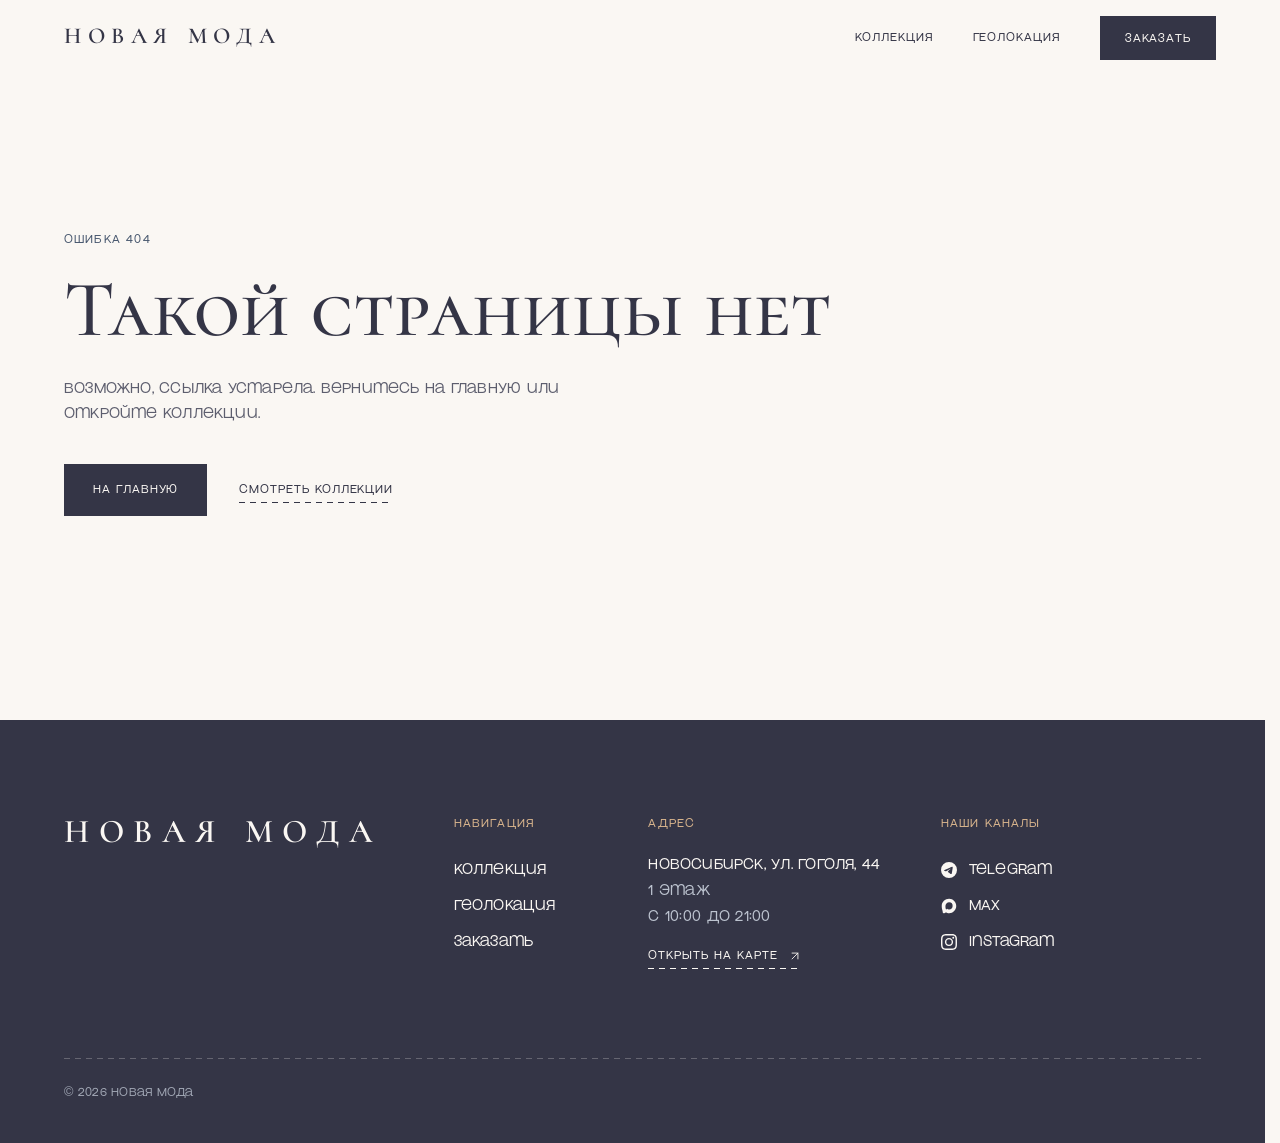
==== index.html @ 22640f70 "Сайт Co-Authored-By: Claude Opus 5.5 <noreply@anthropic.com>" ====
<!doctype html>
<html lang="ru">
  <head>
    <meta charset="UTF-8" />
    <meta name="viewport" content="width=device-width, initial-scale=1.0, viewport-fit=cover" />
    <title>Новая Мода — женская одежда, обувь и аксессуары в Новосибирске</title>
    <meta
      name="description"
      content="Новая Мода — магазин женской одежды, обуви и аксессуаров в Новосибирске. Смотрите коллекции, связывайтесь с менеджерами и приходите к нам в магазин."
    />
    <meta name="theme-color" content="#FAF7F3" />
    <meta name="format-detection" content="telephone=no" />
    <link rel="icon" type="image/png" href="/favicon.png" />
    <link rel="apple-touch-icon" href="/apple-touch-icon.png" />

    <meta property="og:type" content="website" />
    <meta property="og:locale" content="ru_RU" />
    <meta property="og:site_name" content="Новая Мода" />
    <meta property="og:title" content="Новая Мода — женская одежда, обувь и аксессуары в Новосибирске" />
    <meta
      property="og:description"
      content="Новая Мода — магазин женской одежды, обуви и аксессуаров в Новосибирске. Смотрите коллекции, связывайтесь с менеджерами и приходите к нам в магазин."
    />
    <meta property="og:image:width" content="1200" />
    <meta property="og:image:height" content="630" />
    <meta name="twitter:card" content="summary_large_image" />

    <!-- Only facts confirmed by the store's Yandex Maps card. -->
    <script type="application/ld+json">
      {
        "@context": "https://schema.org",
        "@type": "ClothingStore",
        "name": "Новая Мода",
        "address": {
          "@type": "PostalAddress",
          "streetAddress": "ул. Гоголя, 44, 1 этаж",
          "addressLocality": "Новосибирск",
          "addressCountry": "RU"
        },
        "geo": { "@type": "GeoCoordinates", "latitude": 55.044251, "longitude": 82.943227 },
        "hasMap": "https://yandex.ru/maps/-/CXuDATJ8"
      }
    </script>
    <script type="module" crossorigin src="/assets/index-CuS8t6_7.js"></script>
    <link rel="stylesheet" crossorigin href="/assets/index-DWcjLkHp.css">
    <meta property="og:image" content="https://novayamodastore.ru/og-image.jpg">
    <meta property="og:url" content="https://novayamodastore.ru/">
    <link rel="canonical" href="https://novayamodastore.ru/">
  </head>
  <body>
    <div id="root"></div>
    <noscript>
      <p style="padding: 24px; font-family: sans-serif">
        Новая Мода — магазин женской одежды, обуви и аксессуаров. Новосибирск, ул. Гоголя, 44, 1 этаж. Для просмотра
        сайта включите JavaScript.
      </p>
    </noscript>
  </body>
</html>
---- assets/index-DWcjLkHp.css ----
@font-face{font-family:Cormorant Unicase;font-style:normal;font-display:swap;font-weight:500;src:url(/assets/cormorant-unicase-cyrillic-500-normal--D8t5B90.woff2)format("woff2"),url(/assets/cormorant-unicase-cyrillic-500-normal-Ck2YP7ST.woff)format("woff")}@font-face{font-family:Cormorant Unicase;font-style:normal;font-display:swap;font-weight:500;src:url(/assets/cormorant-unicase-latin-500-normal-Bvf1RDYl.woff2)format("woff2"),url(/assets/cormorant-unicase-latin-500-normal-BjJuFmjp.woff)format("woff")}@font-face{font-family:Cormorant Unicase;font-style:normal;font-display:swap;font-weight:600;src:url(/assets/cormorant-unicase-cyrillic-600-normal-B02XcdYV.woff2)format("woff2"),url(/assets/cormorant-unicase-cyrillic-600-normal-C6Xhy6bp.woff)format("woff")}@font-face{font-family:Cormorant Unicase;font-style:normal;font-display:swap;font-weight:600;src:url(/assets/cormorant-unicase-latin-600-normal-CN4Cw7bm.woff2)format("woff2"),url(/assets/cormorant-unicase-latin-600-normal-D0jtIXCX.woff)format("woff")}@layer properties{@supports (((-webkit-hyphens:none)) and (not (margin-trim:inline))) or ((-moz-orient:inline) and (not (color:rgb(from red r g b)))){*,:before,:after,::backdrop{--tw-translate-x:0;--tw-translate-y:0;--tw-translate-z:0;--tw-scroll-snap-strictness:proximity;--tw-border-style:solid;--tw-gradient-position:initial;--tw-gradient-from:#0000;--tw-gradient-via:#0000;--tw-gradient-to:#0000;--tw-gradient-stops:initial;--tw-gradient-via-stops:initial;--tw-gradient-from-position:0%;--tw-gradient-via-position:50%;--tw-gradient-to-position:100%;--tw-leading:initial;--tw-font-weight:initial;--tw-tracking:initial;--tw-shadow:0 0 #0000;--tw-shadow-color:initial;--tw-shadow-alpha:100%;--tw-inset-shadow:0 0 #0000;--tw-inset-shadow-color:initial;--tw-inset-shadow-alpha:100%;--tw-ring-color:initial;--tw-ring-shadow:0 0 #0000;--tw-inset-ring-color:initial;--tw-inset-ring-shadow:0 0 #0000;--tw-ring-inset:initial;--tw-ring-offset-width:0px;--tw-ring-offset-color:#fff;--tw-ring-offset-shadow:0 0 #0000;--tw-outline-style:solid;--tw-blur:initial;--tw-brightness:initial;--tw-contrast:initial;--tw-grayscale:initial;--tw-hue-rotate:initial;--tw-invert:initial;--tw-opacity:initial;--tw-saturate:initial;--tw-sepia:initial;--tw-drop-shadow:initial;--tw-drop-shadow-color:initial;--tw-drop-shadow-alpha:100%;--tw-drop-shadow-size:initial;--tw-backdrop-blur:initial;--tw-backdrop-brightness:initial;--tw-backdrop-contrast:initial;--tw-backdrop-grayscale:initial;--tw-backdrop-hue-rotate:initial;--tw-backdrop-invert:initial;--tw-backdrop-opacity:initial;--tw-backdrop-saturate:initial;--tw-backdrop-sepia:initial;--tw-duration:initial;--tw-ease:initial}}}@layer theme{:root,:host{--font-sans:"Gothic 60", "Helvetica Neue", Arial, sans-serif;--font-mono:ui-monospace, SFMono-Regular, Menlo, Monaco, Consolas, "Liberation Mono", "Courier New", monospace;--spacing:.25rem;--font-weight-semibold:600;--leading-snug:1.375;--leading-relaxed:1.625;--ease-in-out:cubic-bezier(.4, 0, .2, 1);--blur-sm:8px;--default-transition-duration:.15s;--default-transition-timing-function:cubic-bezier(.4, 0, .2, 1);--default-font-family:var(--font-sans);--default-mono-font-family:var(--font-mono);--color-paper:#faf7f3;--color-linen:#f2e9df;--color-beige:#e9dccf;--color-sand:#d9b58d;--color-rain:#46566d;--color-ink:#343546;--color-ink-soft:#5d5e6e;--color-mist:#bcc3cf;--font-display:"Cormorant Unicase", "Times New Roman", serif;--ease-soft:cubic-bezier(.22, .61, .36, 1)}}@layer base{*,:after,:before,::backdrop{box-sizing:border-box;border:0 solid;margin:0;padding:0}::file-selector-button{box-sizing:border-box;border:0 solid;margin:0;padding:0}html,:host{-webkit-text-size-adjust:100%;tab-size:4;line-height:1.5;font-family:var(--default-font-family,-apple-system, BlinkMacSystemFont, "Segoe UI", Roboto, "Helvetica Neue", "Noto Sans", Arial, sans-serif, "Apple Color Emoji", "Segoe UI Emoji", "Segoe UI Symbol", "Noto Color Emoji");font-feature-settings:var(--default-font-feature-settings,normal);font-variation-settings:var(--default-font-variation-settings,normal);-webkit-tap-highlight-color:transparent}hr{height:0;color:inherit;border-top-width:1px}abbr:where([title]){-webkit-text-decoration:underline dotted;text-decoration:underline dotted}h1,h2,h3,h4,h5,h6{font-size:inherit;font-weight:inherit}a{color:inherit;-webkit-text-decoration:inherit;-webkit-text-decoration:inherit;-webkit-text-decoration:inherit;-webkit-text-decoration:inherit;text-decoration:inherit}b,strong{font-weight:bolder}code,kbd,samp,pre{font-family:var(--default-mono-font-family,ui-monospace, SFMono-Regular, Menlo, Monaco, Consolas, "Liberation Mono", "Courier New", monospace);font-feature-settings:var(--default-mono-font-feature-settings,normal);font-variation-settings:var(--default-mono-font-variation-settings,normal);font-size:1em}small{font-size:80%}sub,sup{vertical-align:baseline;font-size:75%;line-height:0;position:relative}sub{bottom:-.25em}sup{top:-.5em}table{text-indent:0;border-color:inherit;border-collapse:collapse}:-moz-focusring:where(:not(iframe)){outline:auto}progress{vertical-align:baseline}summary{display:list-item}ol,ul,menu{list-style:none}img,svg,video,canvas,audio,iframe,embed,object{vertical-align:middle;display:block}img,video{max-width:100%;height:auto}button,input,select,optgroup,textarea{font:inherit;font-feature-settings:inherit;font-variation-settings:inherit;letter-spacing:inherit;color:inherit;opacity:1;background-color:#0000;border-radius:0}::file-selector-button{font:inherit;font-feature-settings:inherit;font-variation-settings:inherit;letter-spacing:inherit;color:inherit;opacity:1;background-color:#0000;border-radius:0}:where(select:is([multiple],[size])) optgroup{font-weight:bolder}:where(select:is([multiple],[size])) optgroup option{padding-inline-start:20px}::file-selector-button{margin-inline-end:4px}::placeholder{opacity:1}@supports (not ((-webkit-appearance:-apple-pay-button))) or (contain-intrinsic-size:1px){::placeholder{color:currentColor}@supports (color:color-mix(in lab, red, red)){::placeholder{color:color-mix(in oklab, currentcolor 50%, transparent)}}}textarea{resize:vertical}::-webkit-search-decoration{-webkit-appearance:none}::-webkit-date-and-time-value{min-height:1lh;text-align:inherit}::-webkit-datetime-edit{display:inline-flex}::-webkit-datetime-edit-fields-wrapper{padding:0}::-webkit-datetime-edit{padding-block:0}::-webkit-datetime-edit-year-field{padding-block:0}::-webkit-datetime-edit-month-field{padding-block:0}::-webkit-datetime-edit-day-field{padding-block:0}::-webkit-datetime-edit-hour-field{padding-block:0}::-webkit-datetime-edit-minute-field{padding-block:0}::-webkit-datetime-edit-second-field{padding-block:0}::-webkit-datetime-edit-millisecond-field{padding-block:0}::-webkit-datetime-edit-meridiem-field{padding-block:0}::-webkit-calendar-picker-indicator{line-height:1}:-moz-ui-invalid{box-shadow:none}button,input:where([type=button],[type=reset],[type=submit]){appearance:button}::file-selector-button{appearance:button}::-webkit-inner-spin-button{height:auto}::-webkit-outer-spin-button{height:auto}[hidden]:where(:not([hidden=until-found])){display:none!important}html{scroll-behavior:smooth;scrollbar-gutter:stable;-webkit-text-size-adjust:100%}html:has(dialog[open]){overflow:hidden}html{transition:background-color .45s var(--ease-soft)}html:has(dialog.sheet-contact[open]){background-color:#97969d}body{background-color:var(--color-paper);color:var(--color-ink);font-family:var(--font-sans);letter-spacing:.012em;word-spacing:.14em;font-size-adjust:.625;font-synthesis:none;-webkit-font-smoothing:antialiased;-moz-osx-font-smoothing:grayscale;text-rendering:optimizelegibility;font-size:1rem;line-height:1.55}::selection{background-color:var(--color-sand);color:var(--color-ink)}:focus-visible{outline:2px solid var(--focus-ring);outline-offset:3px}[id]{scroll-margin-top:var(--header-height)}@media (prefers-reduced-motion:reduce){html{scroll-behavior:auto}*,:before,:after{transition-duration:.01ms!important;animation-duration:.01ms!important;animation-iteration-count:1!important}}}@layer components{.shell{width:100%;max-width:96rem;padding-inline:var(--gutter);margin-inline:auto}.on-dark{--focus-ring:var(--color-sand)}.eyebrow{font-size-adjust:none;letter-spacing:.1em;text-transform:uppercase;font-size:.7143rem;font-weight:400;line-height:1.4}.display,.font-display{font-size-adjust:.4}.font-display{font-weight:600}.display{font-family:var(--font-display);letter-spacing:0;text-wrap:balance;font-weight:500;line-height:1.1}.display em{font-style:normal}.prose-text{text-wrap:pretty;max-width:34rem;font-size:1rem;line-height:1.6}.stitch{background-image:var(--stitch);height:1px}.link-stitch{font-size-adjust:none;letter-spacing:.08em;text-transform:uppercase;background-image:linear-gradient(90deg,currentColor 0 6px,#0000 6px 11px);background-position:0 calc(50% + .8rem);background-repeat:repeat-x;background-size:11px 1px;align-items:center;gap:.625rem;min-height:2.75rem;font-size:.7143rem;font-weight:400;display:inline-flex}.link-stitch>svg{transition:transform .5s var(--ease-soft);flex:none}@keyframes stitch-run{to{background-position-x:11px}}@media (hover:hover){.link-stitch:hover,.group:hover .link-stitch{animation:.55s linear infinite stitch-run}.link-stitch:hover>svg,.group:hover .link-stitch>svg{transform:translate(3px)}.link-stitch:hover>svg.is-external,.group:hover .link-stitch>svg.is-external{transform:translate(2px,-2px)}}.btn{font-size-adjust:none;letter-spacing:.08em;text-align:center;text-transform:uppercase;cursor:pointer;min-height:3.25rem;transition:background-color .4s var(--ease-soft), border-color .4s var(--ease-soft), color .4s var(--ease-soft);border:1px solid #0000;justify-content:center;align-items:center;gap:.75rem;padding:calc(.75rem + 1px) 1.75rem calc(.75rem - 1px);font-size:.7143rem;font-weight:400;line-height:1.3;display:inline-flex}.btn>svg{transition:transform .5s var(--ease-soft);flex:none}.btn:hover>svg{transform:translate(3px)}.btn-ink{background-color:var(--color-ink);color:var(--color-paper)}.btn-ink:hover{background-color:var(--color-rain)}.btn-paper{background-color:var(--color-paper);color:var(--color-ink)}.btn-paper:hover{background-color:var(--color-sand)}.btn-outline{color:var(--color-ink);border-color:#34354659}.btn-outline:hover{border-color:var(--color-ink);background-color:var(--color-ink);color:var(--color-paper)}.skip-link{z-index:60;background-color:var(--color-ink);color:var(--color-paper);padding:.75rem 1.25rem;font-size:.8rem;position:fixed;top:.75rem;left:.75rem;transform:translateY(-200%)}.skip-link:focus-visible{transform:none}.label-card{background-color:var(--color-paper);position:relative}.label-card:before,.label-card:after{content:"";color:#3435464d;background-image:var(--stitch-vertical);width:1px;position:absolute;top:.875rem;bottom:.875rem}.label-card:before{left:.875rem}.label-card:after{right:.875rem}.photo-zoom{transition:transform 1.4s var(--ease-soft)}@media (hover:hover){.group:hover .photo-zoom{transform:scale(1.045)}}.scroller{scrollbar-width:none;-webkit-overflow-scrolling:touch}.scroller::-webkit-scrollbar{display:none}.sheet{color:var(--color-ink);opacity:0;transition:opacity .45s var(--ease-soft), transform .45s var(--ease-soft), overlay .45s allow-discrete, display .45s allow-discrete;background:0 0;border:0;margin:auto;padding:0;position:fixed;inset:0;overflow:visible;transform:translateY(1.25rem)}.sheet[open]{opacity:1;transform:none}@starting-style{.sheet[open]{opacity:0;transform:translateY(1.25rem)}}.sheet::backdrop{transition:background-color .45s var(--ease-soft), overlay .45s allow-discrete, display .45s allow-discrete;background-color:#34354600}.sheet[open]::backdrop{background-color:#34354680}@starting-style{.sheet[open]::backdrop{background-color:#34354600}}.sheet-contact{width:100%;max-width:100%;max-height:none;margin:auto 0 0}@media (width>=40rem){.sheet-contact{width:min(44rem,100% - 3rem);margin:auto}}.sheet-menu{width:100%;max-width:100%;height:100%;max-height:100%;margin:0;transform:none}@starting-style{.sheet-menu[open]{transform:none}}.nav-link{font-size-adjust:none;letter-spacing:.08em;text-transform:uppercase;background-image:var(--stitch);min-height:2.75rem;transition:background-size .6s var(--ease-soft);background-position:0 calc(50% + .75rem);background-repeat:no-repeat;background-size:0 1px;align-items:center;font-size:.7143rem;font-weight:400;display:inline-flex}.nav-link:hover{background-size:100% 1px}.pile-progress{transform-origin:0;animation:pile-progress var(--pile-interval) linear forwards}@keyframes pile-progress{0%{transform:scaleX(0)}}.nav-route{background-image:none;position:relative}.route-mark{pointer-events:none;width:6.25rem;height:1rem;position:absolute;top:calc(50% + .375rem);left:0;overflow:visible}.route-reveal{stroke-dasharray:1;stroke-dashoffset:1px;transition:stroke-dashoffset .5s var(--ease-soft) .1s}.route-cross{color:var(--color-rain)}.route-cross-reveal{stroke-dasharray:1;stroke-dashoffset:1px;transition:stroke-dashoffset .12s ease-out}@keyframes route-run{to{stroke-dashoffset:-11px}}.nav-route:focus-visible .route-reveal{stroke-dashoffset:0;transition:stroke-dashoffset .9s cubic-bezier(.45,0,.25,1)}.nav-route:focus-visible .route-cross-reveal{stroke-dashoffset:0;transition:stroke-dashoffset .18s ease-out .75s}.nav-route:focus-visible .route-cross-reveal.is-late{transition-delay:.93s}@media (hover:hover){.nav-route:hover .route-reveal{stroke-dashoffset:0;transition:stroke-dashoffset .9s cubic-bezier(.45,0,.25,1)}.nav-route:hover .route-path{animation:.55s linear infinite route-run}.nav-route:hover .route-cross-reveal{stroke-dashoffset:0;transition:stroke-dashoffset .18s ease-out .75s}.nav-route:hover .route-cross-reveal.is-late{transition-delay:.93s}}}@layer utilities{.pointer-events-none{pointer-events:none}.invisible{visibility:hidden}.visible{visibility:visible}.sr-only{clip-path:inset(50%);white-space:nowrap;border-width:0;width:1px;height:1px;margin:-1px;padding:0;position:absolute;overflow:hidden}.absolute{position:absolute}.fixed{position:fixed}.relative{position:relative}.inset-0{inset:0}.inset-x-0{inset-inline:0}.top-0{top:0}.top-1\/2{top:50%}.top-3{top:calc(var(--spacing) * 3)}.-right-12{right:calc(var(--spacing) * -12)}.right-3{right:calc(var(--spacing) * 3)}.bottom-0{bottom:0}.-left-12{left:calc(var(--spacing) * -12)}.z-40{z-index:40}.col-span-2{grid-column:span 2/span 2}.row-start-2{grid-row-start:2}.mx-auto{margin-inline:auto}.-my-2{margin-block:calc(var(--spacing) * -2)}.mt-1{margin-top:var(--spacing)}.mt-2{margin-top:calc(var(--spacing) * 2)}.mt-3{margin-top:calc(var(--spacing) * 3)}.mt-5{margin-top:calc(var(--spacing) * 5)}.mt-6{margin-top:calc(var(--spacing) * 6)}.mt-7{margin-top:calc(var(--spacing) * 7)}.mt-8{margin-top:calc(var(--spacing) * 8)}.mt-9{margin-top:calc(var(--spacing) * 9)}.mt-10{margin-top:calc(var(--spacing) * 10)}.mt-12{margin-top:calc(var(--spacing) * 12)}.mt-14{margin-top:calc(var(--spacing) * 14)}.mt-\[1\.375rem\]{margin-top:1.375rem}.-mr-2\.5{margin-right:calc(var(--spacing) * -2.5)}.-mr-3{margin-right:calc(var(--spacing) * -3)}.mb-5{margin-bottom:calc(var(--spacing) * 5)}.-ml-2\.5{margin-left:calc(var(--spacing) * -2.5)}.ml-auto{margin-left:auto}.block{display:block}.contents{display:contents}.flex{display:flex}.grid{display:grid}.hidden{display:none}.inline{display:inline}.inline-block{display:inline-block}.inline-flex{display:inline-flex}.table{display:table}.aspect-\[3\/4\]{aspect-ratio:3/4}.aspect-\[4\/5\]{aspect-ratio:4/5}.aspect-\[5\/6\]{aspect-ratio:5/6}.aspect-square{aspect-ratio:1}.size-4{width:calc(var(--spacing) * 4);height:calc(var(--spacing) * 4)}.size-5{width:calc(var(--spacing) * 5);height:calc(var(--spacing) * 5)}.size-7{width:calc(var(--spacing) * 7);height:calc(var(--spacing) * 7)}.size-10{width:calc(var(--spacing) * 10);height:calc(var(--spacing) * 10)}.size-11{width:calc(var(--spacing) * 11);height:calc(var(--spacing) * 11)}.h-\(--header-height\){height:var(--header-height)}.h-0\.5{height:calc(var(--spacing) * .5)}.h-12{height:calc(var(--spacing) * 12)}.h-\[46svh\]{height:46svh}.h-full{height:100%}.h-px{height:1px}.max-h-\[92dvh\]{max-height:92dvh}.min-h-9{min-height:calc(var(--spacing) * 9)}.min-h-11{min-height:calc(var(--spacing) * 11)}.min-h-12{min-height:calc(var(--spacing) * 12)}.min-h-\[18rem\]{min-height:18rem}.min-h-\[80svh\]{min-height:80svh}.w-6{width:calc(var(--spacing) * 6)}.w-10{width:calc(var(--spacing) * 10)}.w-\[42vw\]{width:42vw}.w-\[68\%\]{width:68%}.w-\[74vw\]{width:74vw}.w-full{width:100%}.max-w-\[13rem\]{max-width:13rem}.max-w-\[16rem\]{max-width:16rem}.max-w-\[20rem\]{max-width:20rem}.max-w-\[21rem\]{max-width:21rem}.max-w-\[24rem\]{max-width:24rem}.max-w-\[27rem\]{max-width:27rem}.max-w-\[32rem\]{max-width:32rem}.max-w-\[40rem\]{max-width:40rem}.flex-1{flex:1}.flex-none{flex:none}.-translate-y-1\/2{--tw-translate-y:calc(calc(1 / 2 * 100%) * -1);translate:var(--tw-translate-x) var(--tw-translate-y)}.cursor-pointer{cursor:pointer}.resize{resize:both}.snap-x{scroll-snap-type:x var(--tw-scroll-snap-strictness)}.snap-mandatory{--tw-scroll-snap-strictness:mandatory}.snap-start{scroll-snap-align:start}.scroll-px-\(--gutter\){scroll-padding-inline:var(--gutter)}.grid-cols-2{grid-template-columns:repeat(2,minmax(0,1fr))}.flex-col{flex-direction:column}.flex-wrap{flex-wrap:wrap}.place-content-center{place-content:center}.place-items-center{place-items:center}.items-center{align-items:center}.items-end{align-items:flex-end}.justify-between{justify-content:space-between}.justify-center{justify-content:center}.gap-2{gap:calc(var(--spacing) * 2)}.gap-3{gap:calc(var(--spacing) * 3)}.gap-3\.5{gap:calc(var(--spacing) * 3.5)}.gap-4{gap:calc(var(--spacing) * 4)}.gap-5{gap:calc(var(--spacing) * 5)}.gap-6{gap:calc(var(--spacing) * 6)}.gap-8{gap:calc(var(--spacing) * 8)}.gap-\[7px\]{gap:7px}.gap-x-8{column-gap:calc(var(--spacing) * 8)}.gap-y-2{row-gap:calc(var(--spacing) * 2)}.gap-y-3{row-gap:calc(var(--spacing) * 3)}.gap-y-9{row-gap:calc(var(--spacing) * 9)}.gap-y-12{row-gap:calc(var(--spacing) * 12)}.gap-y-20{row-gap:calc(var(--spacing) * 20)}.overflow-hidden{overflow:hidden}.overflow-x-auto{overflow-x:auto}.overflow-y-auto{overflow-y:auto}.overscroll-contain{overscroll-behavior:contain}.border{border-style:var(--tw-border-style);border-width:1px}.border-0{border-style:var(--tw-border-style);border-width:0}.border-t{border-top-style:var(--tw-border-style);border-top-width:1px}.border-ink\/12{border-color:#3435461f}@supports (color:color-mix(in lab, red, red)){.border-ink\/12{border-color:color-mix(in oklab, var(--color-ink) 12%, transparent)}}.border-ink\/20{border-color:#34354633}@supports (color:color-mix(in lab, red, red)){.border-ink\/20{border-color:color-mix(in oklab, var(--color-ink) 20%, transparent)}}.bg-beige{background-color:var(--color-beige)}.bg-current{background-color:currentColor}.bg-ink{background-color:var(--color-ink)}.bg-linen{background-color:var(--color-linen)}.bg-paper{background-color:var(--color-paper)}.bg-paper\/20{background-color:#faf7f333}@supports (color:color-mix(in lab, red, red)){.bg-paper\/20{background-color:color-mix(in oklab, var(--color-paper) 20%, transparent)}}.bg-paper\/60{background-color:#faf7f399}@supports (color:color-mix(in lab, red, red)){.bg-paper\/60{background-color:color-mix(in oklab, var(--color-paper) 60%, transparent)}}.bg-paper\/95{background-color:#faf7f3f2}@supports (color:color-mix(in lab, red, red)){.bg-paper\/95{background-color:color-mix(in oklab, var(--color-paper) 95%, transparent)}}.bg-sand{background-color:var(--color-sand)}.bg-transparent{background-color:#0000}.bg-linear-to-t{--tw-gradient-position:to top}@supports (background-image:linear-gradient(in lab, red, red)){.bg-linear-to-t{--tw-gradient-position:to top in oklab}}.bg-linear-to-t{background-image:linear-gradient(var(--tw-gradient-stops))}.from-ink\/90{--tw-gradient-from:#343546e6}@supports (color:color-mix(in lab, red, red)){.from-ink\/90{--tw-gradient-from:color-mix(in oklab, var(--color-ink) 90%, transparent)}}.from-ink\/90{--tw-gradient-stops:var(--tw-gradient-via-stops,var(--tw-gradient-position), var(--tw-gradient-from) var(--tw-gradient-from-position), var(--tw-gradient-to) var(--tw-gradient-to-position))}.from-4\%{--tw-gradient-from-position:4%}.via-ink\/45{--tw-gradient-via:#34354673}@supports (color:color-mix(in lab, red, red)){.via-ink\/45{--tw-gradient-via:color-mix(in oklab, var(--color-ink) 45%, transparent)}}.via-ink\/45{--tw-gradient-via-stops:var(--tw-gradient-position), var(--tw-gradient-from) var(--tw-gradient-from-position), var(--tw-gradient-via) var(--tw-gradient-via-position), var(--tw-gradient-to) var(--tw-gradient-to-position);--tw-gradient-stops:var(--tw-gradient-via-stops)}.via-30\%{--tw-gradient-via-position:30%}.to-transparent{--tw-gradient-to:transparent;--tw-gradient-stops:var(--tw-gradient-via-stops,var(--tw-gradient-position), var(--tw-gradient-from) var(--tw-gradient-from-position), var(--tw-gradient-to) var(--tw-gradient-to-position))}.to-62\%{--tw-gradient-to-position:62%}.object-cover{object-fit:cover}.p-2{padding:calc(var(--spacing) * 2)}.p-6{padding:calc(var(--spacing) * 6)}.p-8{padding:calc(var(--spacing) * 8)}.px-\(--gutter\){padding-inline:var(--gutter)}.px-1\.5{padding-inline:calc(var(--spacing) * 1.5)}.px-3{padding-inline:calc(var(--spacing) * 3)}.px-4{padding-inline:calc(var(--spacing) * 4)}.px-5{padding-inline:calc(var(--spacing) * 5)}.px-6{padding-inline:calc(var(--spacing) * 6)}.px-\[3px\]{padding-inline:3px}.py-2{padding-block:calc(var(--spacing) * 2)}.py-4{padding-block:calc(var(--spacing) * 4)}.py-5{padding-block:calc(var(--spacing) * 5)}.py-10{padding-block:calc(var(--spacing) * 10)}.py-16{padding-block:calc(var(--spacing) * 16)}.py-\[clamp\(4\.5rem\,9vw\,8\.5rem\)\]{padding-block:clamp(4.5rem,9vw,8.5rem)}.py-\[clamp\(4\.5rem\,10vw\,9\.5rem\)\]{padding-block:clamp(4.5rem,10vw,9.5rem)}.py-\[clamp\(5rem\,10vw\,9\.5rem\)\]{padding-block:clamp(5rem,10vw,9.5rem)}.pt-\(--header-height\){padding-top:var(--header-height)}.pt-0\.5{padding-top:calc(var(--spacing) * .5)}.pt-6{padding-top:calc(var(--spacing) * 6)}.pt-8{padding-top:calc(var(--spacing) * 8)}.pt-9{padding-top:calc(var(--spacing) * 9)}.pt-16{padding-top:calc(var(--spacing) * 16)}.pt-\[calc\(var\(--header-height\)\+3rem\)\]{padding-top:calc(var(--header-height) + 3rem)}.pt-\[calc\(var\(--header-height\)\+clamp\(2\.5rem\,7vw\,6\.5rem\)\)\]{padding-top:calc(var(--header-height) + clamp(2.5rem, 7vw, 6.5rem))}.pr-16{padding-right:calc(var(--spacing) * 16)}.pb-6{padding-bottom:calc(var(--spacing) * 6)}.pb-9{padding-bottom:calc(var(--spacing) * 9)}.pb-10{padding-bottom:calc(var(--spacing) * 10)}.pb-12{padding-bottom:calc(var(--spacing) * 12)}.pb-24{padding-bottom:calc(var(--spacing) * 24)}.pb-\[clamp\(4\.5rem\,9vw\,8\.5rem\)\]{padding-bottom:clamp(4.5rem,9vw,8.5rem)}.pb-\[max\(1\.75rem\,env\(safe-area-inset-bottom\)\)\]{padding-bottom:max(1.75rem, env(safe-area-inset-bottom))}.pb-\[max\(2rem\,env\(safe-area-inset-bottom\)\)\]{padding-bottom:max(2rem, env(safe-area-inset-bottom))}.text-center{text-align:center}.text-left{text-align:left}.font-display{font-family:var(--font-display)}.text-\[0\.8rem\]{font-size:.8rem}.text-\[0\.9375rem\]{font-size:.9375rem}.text-\[1\.5rem\]{font-size:1.5rem}.text-\[1\.75rem\]{font-size:1.75rem}.text-\[1\.375rem\]{font-size:1.375rem}.text-\[1\.625rem\]{font-size:1.625rem}.text-\[2\.25rem\]{font-size:2.25rem}.text-\[clamp\(1\.5rem\,2\.3vw\,2\.125rem\)\]{font-size:clamp(1.5rem,2.3vw,2.125rem)}.text-\[clamp\(1\.75rem\,2\.8vw\,2\.625rem\)\]{font-size:clamp(1.75rem,2.8vw,2.625rem)}.text-\[clamp\(2\.25rem\,6\.2vw\,5\.5rem\)\]{font-size:clamp(2.25rem,6.2vw,5.5rem)}.text-\[clamp\(2\.25rem\,6vw\,5rem\)\]{font-size:clamp(2.25rem,6vw,5rem)}.text-\[clamp\(2\.25rem\,10\.5vw\,3rem\)\]{font-size:clamp(2.25rem,10.5vw,3rem)}.text-\[clamp\(2\.125rem\,4\.8vw\,4\.25rem\)\]{font-size:clamp(2.125rem,4.8vw,4.25rem)}.text-\[clamp\(2rem\,3\.6vw\,3\.25rem\)\]{font-size:clamp(2rem,3.6vw,3.25rem)}.text-\[clamp\(2rem\,4\.8vw\,4\.25rem\)\]{font-size:clamp(2rem,4.8vw,4.25rem)}.text-\[clamp\(2rem\,10\.5vw\,3\.25rem\)\]{font-size:clamp(2rem,10.5vw,3.25rem)}.leading-\[1\.1\]{--tw-leading:1.1;line-height:1.1}.leading-\[1\.2\]{--tw-leading:1.2;line-height:1.2}.leading-\[1\.65\]{--tw-leading:1.65;line-height:1.65}.leading-none{--tw-leading:1;line-height:1}.leading-relaxed{--tw-leading:var(--leading-relaxed);line-height:var(--leading-relaxed)}.leading-snug{--tw-leading:var(--leading-snug);line-height:var(--leading-snug)}.font-semibold{--tw-font-weight:var(--font-weight-semibold);font-weight:var(--font-weight-semibold)}.tracking-\[0\.22em\]{--tw-tracking:.22em;letter-spacing:.22em}.\[overflow-wrap\:anywhere\]{overflow-wrap:anywhere}.whitespace-nowrap{white-space:nowrap}.text-ink{color:var(--color-ink)}.text-ink-soft{color:var(--color-ink-soft)}.text-ink\/35{color:#34354659}@supports (color:color-mix(in lab, red, red)){.text-ink\/35{color:color-mix(in oklab, var(--color-ink) 35%, transparent)}}.text-ink\/55{color:#3435468c}@supports (color:color-mix(in lab, red, red)){.text-ink\/55{color:color-mix(in oklab, var(--color-ink) 55%, transparent)}}.text-ink\/80{color:#343546cc}@supports (color:color-mix(in lab, red, red)){.text-ink\/80{color:color-mix(in oklab, var(--color-ink) 80%, transparent)}}.text-mist{color:var(--color-mist)}.text-mist\/80{color:#bcc3cfcc}@supports (color:color-mix(in lab, red, red)){.text-mist\/80{color:color-mix(in oklab, var(--color-mist) 80%, transparent)}}.text-paper{color:var(--color-paper)}.text-paper\/25{color:#faf7f340}@supports (color:color-mix(in lab, red, red)){.text-paper\/25{color:color-mix(in oklab, var(--color-paper) 25%, transparent)}}.text-paper\/85{color:#faf7f3d9}@supports (color:color-mix(in lab, red, red)){.text-paper\/85{color:color-mix(in oklab, var(--color-paper) 85%, transparent)}}.text-rain{color:var(--color-rain)}.text-sand{color:var(--color-sand)}.uppercase{text-transform:uppercase}.not-italic{font-style:normal}.opacity-0{opacity:0}.opacity-100{opacity:1}.shadow{--tw-shadow:0 1px 3px 0 var(--tw-shadow-color,#0000001a), 0 1px 2px -1px var(--tw-shadow-color,#0000001a);box-shadow:var(--tw-inset-shadow), var(--tw-inset-ring-shadow), var(--tw-ring-offset-shadow), var(--tw-ring-shadow), var(--tw-shadow)}.shadow-\[0_1px_0_rgb\(52_53_70\/0\.1\)\]{--tw-shadow:0 1px 0 var(--tw-shadow-color,#3435461a);box-shadow:var(--tw-inset-shadow), var(--tw-inset-ring-shadow), var(--tw-ring-offset-shadow), var(--tw-ring-shadow), var(--tw-shadow)}.shadow-\[0_28px_60px_-24px_rgb\(0_0_0\/0\.55\)\]{--tw-shadow:0 28px 60px -24px var(--tw-shadow-color,#0000008c);box-shadow:var(--tw-inset-shadow), var(--tw-inset-ring-shadow), var(--tw-ring-offset-shadow), var(--tw-ring-shadow), var(--tw-shadow)}.outline{outline-style:var(--tw-outline-style);outline-width:1px}.grayscale-\[0\.35\]{--tw-grayscale:grayscale(.35);filter:var(--tw-blur,) var(--tw-brightness,) var(--tw-contrast,) var(--tw-grayscale,) var(--tw-hue-rotate,) var(--tw-invert,) var(--tw-saturate,) var(--tw-sepia,) var(--tw-drop-shadow,)}.sepia-\[0\.12\]{--tw-sepia:sepia(.12);filter:var(--tw-blur,) var(--tw-brightness,) var(--tw-contrast,) var(--tw-grayscale,) var(--tw-hue-rotate,) var(--tw-invert,) var(--tw-saturate,) var(--tw-sepia,) var(--tw-drop-shadow,)}.backdrop-blur-sm{--tw-backdrop-blur:blur(var(--blur-sm));-webkit-backdrop-filter:var(--tw-backdrop-blur,) var(--tw-backdrop-brightness,) var(--tw-backdrop-contrast,) var(--tw-backdrop-grayscale,) var(--tw-backdrop-hue-rotate,) var(--tw-backdrop-invert,) var(--tw-backdrop-opacity,) var(--tw-backdrop-saturate,) var(--tw-backdrop-sepia,);backdrop-filter:var(--tw-backdrop-blur,) var(--tw-backdrop-brightness,) var(--tw-backdrop-contrast,) var(--tw-backdrop-grayscale,) var(--tw-backdrop-hue-rotate,) var(--tw-backdrop-invert,) var(--tw-backdrop-opacity,) var(--tw-backdrop-saturate,) var(--tw-backdrop-sepia,)}.transition{transition-property:color,background-color,border-color,outline-color,text-decoration-color,fill,stroke,--tw-gradient-from,--tw-gradient-via,--tw-gradient-to,opacity,box-shadow,transform,translate,scale,rotate,filter,-webkit-backdrop-filter,backdrop-filter,display,content-visibility,overlay,pointer-events;transition-timing-function:var(--tw-ease,var(--default-transition-timing-function));transition-duration:var(--tw-duration,var(--default-transition-duration))}.transition-\[background-color\,box-shadow\]{transition-property:background-color,box-shadow;transition-timing-function:var(--tw-ease,var(--default-transition-timing-function));transition-duration:var(--tw-duration,var(--default-transition-duration))}.transition-\[translate\]{transition-property:translate;transition-timing-function:var(--tw-ease,var(--default-transition-timing-function));transition-duration:var(--tw-duration,var(--default-transition-duration))}.transition-colors{transition-property:color,background-color,border-color,outline-color,text-decoration-color,fill,stroke,--tw-gradient-from,--tw-gradient-via,--tw-gradient-to;transition-timing-function:var(--tw-ease,var(--default-transition-timing-function));transition-duration:var(--tw-duration,var(--default-transition-duration))}.transition-opacity{transition-property:opacity;transition-timing-function:var(--tw-ease,var(--default-transition-timing-function));transition-duration:var(--tw-duration,var(--default-transition-duration))}.transition-transform{transition-property:transform,translate,scale,rotate;transition-timing-function:var(--tw-ease,var(--default-transition-timing-function));transition-duration:var(--tw-duration,var(--default-transition-duration))}.duration-300{--tw-duration:.3s;transition-duration:.3s}.duration-500{--tw-duration:.5s;transition-duration:.5s}.duration-\[900ms\]{--tw-duration:.9s;transition-duration:.9s}.ease-in-out{--tw-ease:var(--ease-in-out);transition-timing-function:var(--ease-in-out)}.ease-soft{--tw-ease:var(--ease-soft);transition-timing-function:var(--ease-soft)}.outline-none{--tw-outline-style:none;outline-style:none}@media (hover:hover){.group-hover\:translate-x-0\.5:is(:where(.group):hover *){--tw-translate-x:calc(var(--spacing) * .5);translate:var(--tw-translate-x) var(--tw-translate-y)}.group-hover\:-translate-y-0\.5:is(:where(.group):hover *){--tw-translate-y:calc(var(--spacing) * -.5);translate:var(--tw-translate-x) var(--tw-translate-y)}.group-hover\:text-ink:is(:where(.group):hover *){color:var(--color-ink)}.hover\:border-ink:hover{border-color:var(--color-ink)}.hover\:bg-ink:hover{background-color:var(--color-ink)}.hover\:text-ink:hover{color:var(--color-ink)}.hover\:text-paper:hover{color:var(--color-paper)}.hover\:text-rain:hover{color:var(--color-rain)}.hover\:text-sand:hover{color:var(--color-sand)}}@media (width>=22.5rem){.min-\[22\.5rem\]\:inline-flex{display:inline-flex}.min-\[22\.5rem\]\:grid-cols-3{grid-template-columns:repeat(3,minmax(0,1fr))}}@media (width>=26rem){.xs\:aspect-square{aspect-ratio:1}.xs\:w-auto{width:auto}.xs\:px-7{padding-inline:calc(var(--spacing) * 7)}.xs\:text-\[1\.125rem\]{font-size:1.125rem}.xs\:tracking-\[0\.3em\]{--tw-tracking:.3em;letter-spacing:.3em}}@media (width>=40rem){.sm\:top-5{top:calc(var(--spacing) * 5)}.sm\:right-5{right:calc(var(--spacing) * 5)}.sm\:col-span-2{grid-column:span 2/span 2}.sm\:grid-cols-2{grid-template-columns:repeat(2,minmax(0,1fr))}.sm\:grid-cols-\[11\.5rem_1fr\]{grid-template-columns:11.5rem 1fr}.sm\:items-center{align-items:center}.sm\:gap-6{gap:calc(var(--spacing) * 6)}.sm\:px-11{padding-inline:calc(var(--spacing) * 11)}.sm\:pt-11{padding-top:calc(var(--spacing) * 11)}.sm\:pr-20{padding-right:calc(var(--spacing) * 20)}.sm\:pb-8{padding-bottom:calc(var(--spacing) * 8)}.sm\:pb-11{padding-bottom:calc(var(--spacing) * 11)}.sm\:text-\[2\.25rem\]{font-size:2.25rem}}@media (width>=48rem){.md\:col-span-1{grid-column:span 1/span 1}.md\:col-span-3{grid-column:span 3/span 3}.md\:col-span-4{grid-column:span 4/span 4}.md\:col-span-5{grid-column:span 5/span 5}.md\:col-span-6{grid-column:span 6/span 6}.md\:col-span-7{grid-column:span 7/span 7}.md\:col-start-7{grid-column-start:7}.md\:col-start-9{grid-column-start:9}.md\:row-start-auto{grid-row-start:auto}.md\:mx-auto{margin-inline:auto}.md\:mt-6{margin-top:calc(var(--spacing) * 6)}.md\:mt-8{margin-top:calc(var(--spacing) * 8)}.md\:mt-10{margin-top:calc(var(--spacing) * 10)}.md\:mt-12{margin-top:calc(var(--spacing) * 12)}.md\:mt-14{margin-top:calc(var(--spacing) * 14)}.md\:mt-16{margin-top:calc(var(--spacing) * 16)}.md\:mt-20{margin-top:calc(var(--spacing) * 20)}.md\:mt-32{margin-top:calc(var(--spacing) * 32)}.md\:block{display:block}.md\:grid{display:grid}.md\:hidden{display:none}.md\:aspect-\[3\/4\]{aspect-ratio:3/4}.md\:aspect-\[4\/5\]{aspect-ratio:4/5}.md\:aspect-\[5\/7\]{aspect-ratio:5/7}.md\:aspect-auto{aspect-ratio:auto}.md\:h-auto{height:auto}.md\:h-full{height:100%}.md\:h-svh{height:100svh}.md\:max-h-\[68rem\]{max-height:68rem}.md\:min-h-0{min-height:0}.md\:min-h-\[42rem\]{min-height:42rem}.md\:min-h-\[44rem\]{min-height:44rem}.md\:w-\[72\%\]{width:72%}.md\:w-auto{width:auto}.md\:max-w-\[58\%\]{max-width:58%}.md\:max-w-\[96rem\]{max-width:96rem}.md\:max-w-none{max-width:none}.md\:-rotate-1{rotate:-1deg}.md\:-rotate-2{rotate:-2deg}.md\:rotate-\[1\.5deg\]{rotate:1.5deg}.md\:grid-cols-3{grid-template-columns:repeat(3,minmax(0,1fr))}.md\:grid-cols-6{grid-template-columns:repeat(6,minmax(0,1fr))}.md\:grid-cols-12{grid-template-columns:repeat(12,minmax(0,1fr))}.md\:grid-cols-\[1fr_1\.25fr_1fr\]{grid-template-columns:1fr 1.25fr 1fr}.md\:grid-cols-\[6fr_5fr\]{grid-template-columns:6fr 5fr}.md\:flex-col{flex-direction:column}.md\:items-center{align-items:center}.md\:items-start{align-items:flex-start}.md\:items-stretch{align-items:stretch}.md\:justify-between{justify-content:space-between}.md\:gap-3{gap:calc(var(--spacing) * 3)}.md\:gap-3\.5{gap:calc(var(--spacing) * 3.5)}.md\:gap-6{gap:calc(var(--spacing) * 6)}.md\:gap-x-8{column-gap:calc(var(--spacing) * 8)}.md\:self-center{align-self:center}.md\:overflow-visible{overflow:visible}.md\:p-2\.5{padding:calc(var(--spacing) * 2.5)}.md\:p-4{padding:calc(var(--spacing) * 4)}.md\:px-\[clamp\(2rem\,4vw\,4\.5rem\)\]{padding-inline:clamp(2rem,4vw,4.5rem)}.md\:py-10{padding-block:calc(var(--spacing) * 10)}.md\:py-24{padding-block:calc(var(--spacing) * 24)}.md\:pt-24{padding-top:calc(var(--spacing) * 24)}.md\:pb-11{padding-bottom:calc(var(--spacing) * 11)}.md\:text-center{text-align:center}.md\:text-\[1\.375rem\]{font-size:1.375rem}.md\:text-\[2rem\]{font-size:2rem}.md\:text-\[clamp\(1\.25rem\,2\.4vw\,2rem\)\]{font-size:clamp(1.25rem,2.4vw,2rem)}.md\:text-\[clamp\(2rem\,3\.4vw\,3\.5rem\)\]{font-size:clamp(2rem,3.4vw,3.5rem)}.md\:shadow-\[0_24px_50px_-22px_rgb\(0_0_0\/0\.6\)\]{--tw-shadow:0 24px 50px -22px var(--tw-shadow-color,#0009);box-shadow:var(--tw-inset-shadow), var(--tw-inset-ring-shadow), var(--tw-ring-offset-shadow), var(--tw-ring-shadow), var(--tw-shadow)}.md\:will-change-transform{will-change:transform}@media (hover:hover){.md\:hover\:-translate-y-1:hover{--tw-translate-y:calc(var(--spacing) * -1);translate:var(--tw-translate-x) var(--tw-translate-y)}}}@media (width>=64rem){.lg\:-right-16{right:calc(var(--spacing) * -16)}.lg\:-left-16{left:calc(var(--spacing) * -16)}.lg\:col-span-2{grid-column:span 2/span 2}.lg\:col-span-3{grid-column:span 3/span 3}.lg\:col-span-4{grid-column:span 4/span 4}.lg\:col-span-5{grid-column:span 5/span 5}.lg\:col-span-7{grid-column:span 7/span 7}.lg\:col-start-6{grid-column-start:6}.lg\:aspect-\[4\/3\]{aspect-ratio:4/3}.lg\:min-h-\[52rem\]{min-height:52rem}.lg\:w-\[68\%\]{width:68%}.lg\:grid-cols-12{grid-template-columns:repeat(12,minmax(0,1fr))}.lg\:grid-cols-\[7fr_5fr\]{grid-template-columns:7fr 5fr}.lg\:gap-8{gap:calc(var(--spacing) * 8)}.lg\:gap-10{gap:calc(var(--spacing) * 10)}.lg\:p-9{padding:calc(var(--spacing) * 9)}.lg\:pl-\[clamp\(3rem\,7vw\,7rem\)\]{padding-left:clamp(3rem,7vw,7rem)}.lg\:text-\[2\.875rem\]{font-size:2.875rem}}}@font-face{font-family:"Gothic 60";src:url(/assets/Gothic60-Regular-uhtvrADZ.woff2)format("woff2"),url(/assets/Gothic60-Regular-DU9lHF-Q.otf)format("opentype");font-weight:400;font-style:normal;font-display:swap}:root{--header-height:4rem;--gutter:clamp(1.25rem, 5vw, 4.5rem);--focus-ring:var(--color-rain);--stitch:repeating-linear-gradient(90deg, currentColor 0 6px, transparent 6px 11px);--pile-interval:5s;--stitch-vertical:repeating-linear-gradient(180deg, currentColor 0 6px, transparent 6px 11px)}@media (width>=48rem){:root{--header-height:4.75rem}}@property --tw-translate-x{syntax:"*";inherits:false;initial-value:0}@property --tw-translate-y{syntax:"*";inherits:false;initial-value:0}@property --tw-translate-z{syntax:"*";inherits:false;initial-value:0}@property --tw-scroll-snap-strictness{syntax:"*";inherits:false;initial-value:proximity}@property --tw-border-style{syntax:"*";inherits:false;initial-value:solid}@property --tw-gradient-position{syntax:"*";inherits:false}@property --tw-gradient-from{syntax:"<color>";inherits:false;initial-value:#0000}@property --tw-gradient-via{syntax:"<color>";inherits:false;initial-value:#0000}@property --tw-gradient-to{syntax:"<color>";inherits:false;initial-value:#0000}@property --tw-gradient-stops{syntax:"*";inherits:false}@property --tw-gradient-via-stops{syntax:"*";inherits:false}@property --tw-gradient-from-position{syntax:"<length-percentage>";inherits:false;initial-value:0%}@property --tw-gradient-via-position{syntax:"<length-percentage>";inherits:false;initial-value:50%}@property --tw-gradient-to-position{syntax:"<length-percentage>";inherits:false;initial-value:100%}@property --tw-leading{syntax:"*";inherits:false}@property --tw-font-weight{syntax:"*";inherits:false}@property --tw-tracking{syntax:"*";inherits:false}@property --tw-shadow{syntax:"*";inherits:false;initial-value:0 0 #0000}@property --tw-shadow-color{syntax:"*";inherits:false}@property --tw-shadow-alpha{syntax:"<percentage>";inherits:false;initial-value:100%}@property --tw-inset-shadow{syntax:"*";inherits:false;initial-value:0 0 #0000}@property --tw-inset-shadow-color{syntax:"*";inherits:false}@property --tw-inset-shadow-alpha{syntax:"<percentage>";inherits:false;initial-value:100%}@property --tw-ring-color{syntax:"*";inherits:false}@property --tw-ring-shadow{syntax:"*";inherits:false;initial-value:0 0 #0000}@property --tw-inset-ring-color{syntax:"*";inherits:false}@property --tw-inset-ring-shadow{syntax:"*";inherits:false;initial-value:0 0 #0000}@property --tw-ring-inset{syntax:"*";inherits:false}@property --tw-ring-offset-width{syntax:"<length>";inherits:false;initial-value:0}@property --tw-ring-offset-color{syntax:"*";inherits:false;initial-value:#fff}@property --tw-ring-offset-shadow{syntax:"*";inherits:false;initial-value:0 0 #0000}@property --tw-outline-style{syntax:"*";inherits:false;initial-value:solid}@property --tw-blur{syntax:"*";inherits:false}@property --tw-brightness{syntax:"*";inherits:false}@property --tw-contrast{syntax:"*";inherits:false}@property --tw-grayscale{syntax:"*";inherits:false}@property --tw-hue-rotate{syntax:"*";inherits:false}@property --tw-invert{syntax:"*";inherits:false}@property --tw-opacity{syntax:"*";inherits:false}@property --tw-saturate{syntax:"*";inherits:false}@property --tw-sepia{syntax:"*";inherits:false}@property --tw-drop-shadow{syntax:"*";inherits:false}@property --tw-drop-shadow-color{syntax:"*";inherits:false}@property --tw-drop-shadow-alpha{syntax:"<percentage>";inherits:false;initial-value:100%}@property --tw-drop-shadow-size{syntax:"*";inherits:false}@property --tw-backdrop-blur{syntax:"*";inherits:false}@property --tw-backdrop-brightness{syntax:"*";inherits:false}@property --tw-backdrop-contrast{syntax:"*";inherits:false}@property --tw-backdrop-grayscale{syntax:"*";inherits:false}@property --tw-backdrop-hue-rotate{syntax:"*";inherits:false}@property --tw-backdrop-invert{syntax:"*";inherits:false}@property --tw-backdrop-opacity{syntax:"*";inherits:false}@property --tw-backdrop-saturate{syntax:"*";inherits:false}@property --tw-backdrop-sepia{syntax:"*";inherits:false}@property --tw-duration{syntax:"*";inherits:false}@property --tw-ease{syntax:"*";inherits:false}
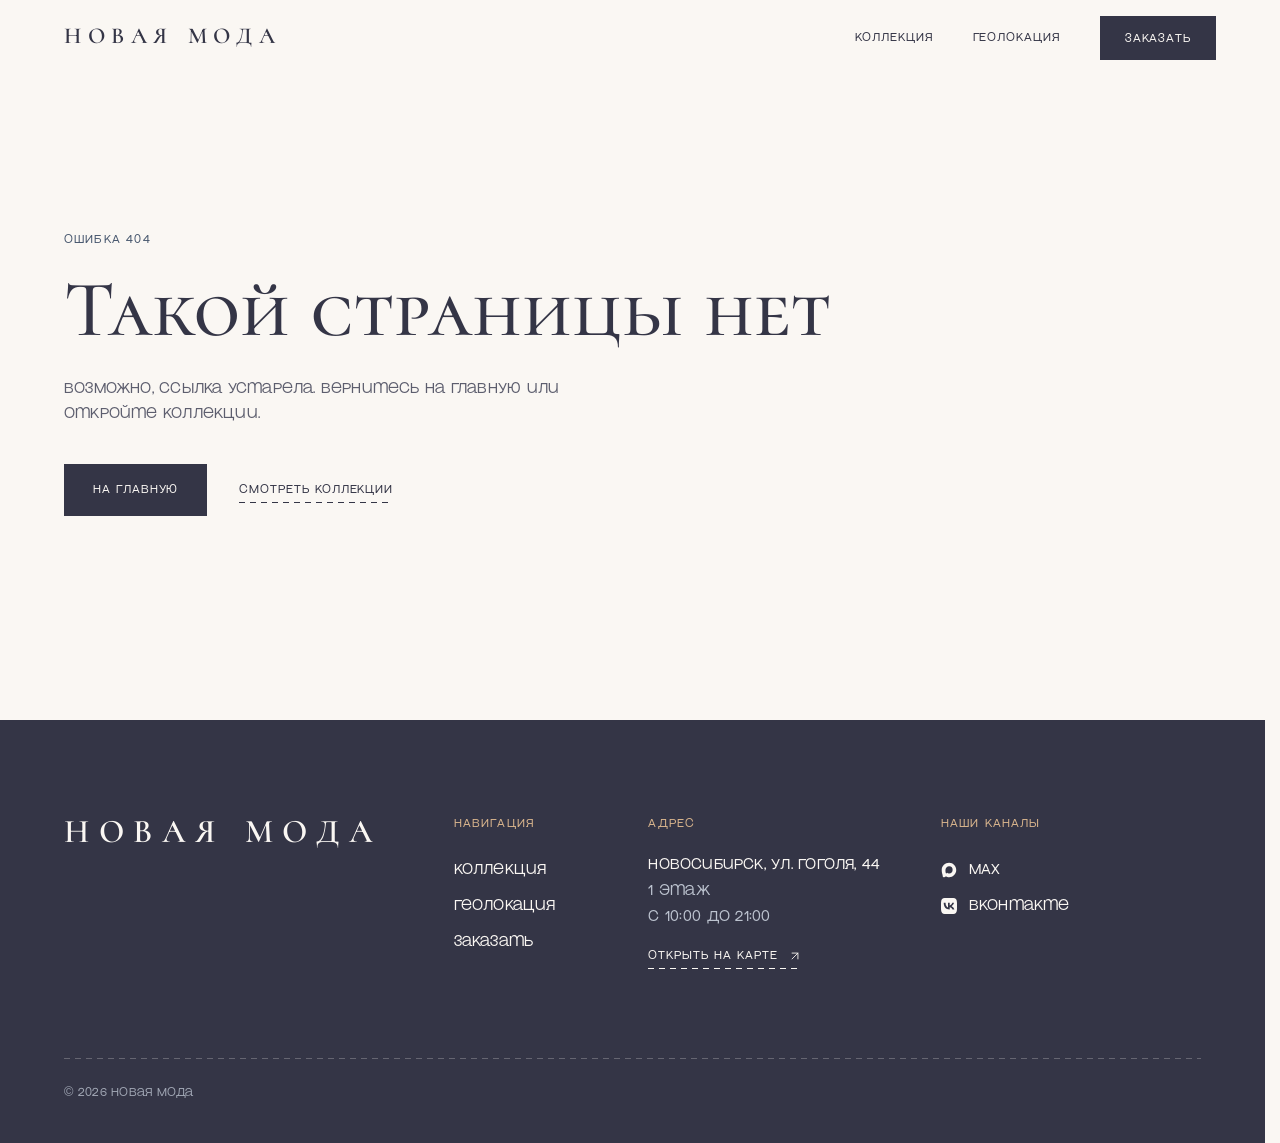
==== commit cf6efc42: "Сайт Co-Authored-By: Claude Opus 5.5 <noreply@anthropic.com>" ====
--- a/index.html
+++ b/index.html
@@ -3,10 +3,12 @@
   <head>
     <meta charset="UTF-8" />
     <meta name="viewport" content="width=device-width, initial-scale=1.0, viewport-fit=cover" />
-    <title>Новая Мода — женская одежда, обувь и аксессуары в Новосибирске</title>
+    <!-- Title, descriptions, canonical and store data are filled in from src/config/site.ts (vite.config.ts). -->
+    <title>Магазин женской одежды из Турции в Новосибирске — «Новая Мода»</title>
+    <meta name="description" content="«Новая Мода» — женская одежда, обувь и аксессуары из Турции в Новосибирске: костюмы, пальто, платья, сумки. Ул. Гоголя, 44 (м. «Маршала Покрышкина»), с 10:00 до 21:00. Принимаем заказы со всего мира." />
     <meta
-      name="description"
-      content="Новая Мода — магазин женской одежды, обуви и аксессуаров в Новосибирске. Смотрите коллекции, связывайтесь с менеджерами и приходите к нам в магазин."
+      name="keywords"
+      content="novayamodastore, novayamodastore.ru, novayamoda store, Новая Мода Новосибирск, женская одежда Новосибирск, магазин женской одежды, одежда из Турции, турецкая одежда, женская обувь, сумки, аксессуары, ул. Гоголя 44"
     />
     <meta name="theme-color" content="#FAF7F3" />
     <meta name="format-detection" content="telephone=no" />
@@ -16,34 +18,59 @@
     <meta property="og:type" content="website" />
     <meta property="og:locale" content="ru_RU" />
     <meta property="og:site_name" content="Новая Мода" />
-    <meta property="og:title" content="Новая Мода — женская одежда, обувь и аксессуары в Новосибирске" />
-    <meta
-      property="og:description"
-      content="Новая Мода — магазин женской одежды, обуви и аксессуаров в Новосибирске. Смотрите коллекции, связывайтесь с менеджерами и приходите к нам в магазин."
-    />
+    <meta property="og:title" content="Магазин женской одежды из Турции в Новосибирске — «Новая Мода»" />
+    <meta property="og:description" content="«Новая Мода» — женская одежда, обувь и аксессуары из Турции в Новосибирске: костюмы, пальто, платья, сумки. Ул. Гоголя, 44 (м. «Маршала Покрышкина»), с 10:00 до 21:00. Принимаем заказы со всего мира." />
     <meta property="og:image:width" content="1200" />
     <meta property="og:image:height" content="630" />
     <meta name="twitter:card" content="summary_large_image" />
-
-    <!-- Only facts confirmed by the store's Yandex Maps card. -->
-    <script type="application/ld+json">
-      {
-        "@context": "https://schema.org",
-        "@type": "ClothingStore",
-        "name": "Новая Мода",
-        "address": {
-          "@type": "PostalAddress",
-          "streetAddress": "ул. Гоголя, 44, 1 этаж",
-          "addressLocality": "Новосибирск",
-          "addressCountry": "RU"
-        },
-        "geo": { "@type": "GeoCoordinates", "latitude": 55.044251, "longitude": 82.943227 },
-        "hasMap": "https://yandex.ru/maps/-/CXuDATJ8"
-      }
-    </script>
-    <script type="module" crossorigin src="/assets/index-CuS8t6_7.js"></script>
-    <link rel="stylesheet" crossorigin href="/assets/index-DWcjLkHp.css">
+    <script type="module" crossorigin src="/assets/index-7mV4q0BM.js"></script>
+    <link rel="stylesheet" crossorigin href="/assets/index-ZtkViE9Y.css">
     <meta property="og:image" content="https://novayamodastore.ru/og-image.jpg">
+    <script type="application/ld+json">{
+  "@context": "https://schema.org",
+  "@graph": [
+    {
+      "@type": "WebSite",
+      "name": "Новая Мода",
+      "alternateName": [
+        "novayamodastore",
+        "novayamoda store",
+        "Novaya Moda"
+      ],
+      "url": "https://novayamodastore.ru/",
+      "inLanguage": "ru"
+    },
+    {
+      "@type": "ClothingStore",
+      "name": "Новая Мода",
+      "alternateName": [
+        "novayamodastore",
+        "novayamoda store",
+        "Novaya Moda"
+      ],
+      "description": "«Новая Мода» — женская одежда, обувь и аксессуары из Турции в Новосибирске: костюмы, пальто, платья, сумки. Ул. Гоголя, 44 (м. «Маршала Покрышкина»), с 10:00 до 21:00. Принимаем заказы со всего мира.",
+      "url": "https://novayamodastore.ru/",
+      "image": "https://novayamodastore.ru/og-image.jpg",
+      "telephone": "+7 983 306-07-20",
+      "address": {
+        "@type": "PostalAddress",
+        "streetAddress": "ул. Гоголя, 44, 1 этаж",
+        "addressLocality": "Новосибирск",
+        "addressCountry": "RU"
+      },
+      "geo": {
+        "@type": "GeoCoordinates",
+        "latitude": 55.044251,
+        "longitude": 82.943227
+      },
+      "hasMap": "https://yandex.ru/maps/-/CXuDATJ8",
+      "sameAs": [
+        "https://max.ru/id425300446769_biz",
+        "https://vk.com/novayamoda_stor"
+      ]
+    }
+  ]
+}</script>
     <meta property="og:url" content="https://novayamodastore.ru/">
     <link rel="canonical" href="https://novayamodastore.ru/">
   </head>
--- a/assets/index-ZtkViE9Y.css
+++ b/assets/index-ZtkViE9Y.css
@@ -0,0 +1 @@
+@font-face{font-family:Cormorant Unicase;font-style:normal;font-display:swap;font-weight:500;src:url(/assets/cormorant-unicase-cyrillic-500-normal--D8t5B90.woff2)format("woff2"),url(/assets/cormorant-unicase-cyrillic-500-normal-Ck2YP7ST.woff)format("woff")}@font-face{font-family:Cormorant Unicase;font-style:normal;font-display:swap;font-weight:500;src:url(/assets/cormorant-unicase-latin-500-normal-Bvf1RDYl.woff2)format("woff2"),url(/assets/cormorant-unicase-latin-500-normal-BjJuFmjp.woff)format("woff")}@font-face{font-family:Cormorant Unicase;font-style:normal;font-display:swap;font-weight:600;src:url(/assets/cormorant-unicase-cyrillic-600-normal-B02XcdYV.woff2)format("woff2"),url(/assets/cormorant-unicase-cyrillic-600-normal-C6Xhy6bp.woff)format("woff")}@font-face{font-family:Cormorant Unicase;font-style:normal;font-display:swap;font-weight:600;src:url(/assets/cormorant-unicase-latin-600-normal-CN4Cw7bm.woff2)format("woff2"),url(/assets/cormorant-unicase-latin-600-normal-D0jtIXCX.woff)format("woff")}@layer properties{@supports (((-webkit-hyphens:none)) and (not (margin-trim:inline))) or ((-moz-orient:inline) and (not (color:rgb(from red r g b)))){*,:before,:after,::backdrop{--tw-translate-x:0;--tw-translate-y:0;--tw-translate-z:0;--tw-scroll-snap-strictness:proximity;--tw-border-style:solid;--tw-gradient-position:initial;--tw-gradient-from:#0000;--tw-gradient-via:#0000;--tw-gradient-to:#0000;--tw-gradient-stops:initial;--tw-gradient-via-stops:initial;--tw-gradient-from-position:0%;--tw-gradient-via-position:50%;--tw-gradient-to-position:100%;--tw-leading:initial;--tw-font-weight:initial;--tw-tracking:initial;--tw-shadow:0 0 #0000;--tw-shadow-color:initial;--tw-shadow-alpha:100%;--tw-inset-shadow:0 0 #0000;--tw-inset-shadow-color:initial;--tw-inset-shadow-alpha:100%;--tw-ring-color:initial;--tw-ring-shadow:0 0 #0000;--tw-inset-ring-color:initial;--tw-inset-ring-shadow:0 0 #0000;--tw-ring-inset:initial;--tw-ring-offset-width:0px;--tw-ring-offset-color:#fff;--tw-ring-offset-shadow:0 0 #0000;--tw-outline-style:solid;--tw-blur:initial;--tw-brightness:initial;--tw-contrast:initial;--tw-grayscale:initial;--tw-hue-rotate:initial;--tw-invert:initial;--tw-opacity:initial;--tw-saturate:initial;--tw-sepia:initial;--tw-drop-shadow:initial;--tw-drop-shadow-color:initial;--tw-drop-shadow-alpha:100%;--tw-drop-shadow-size:initial;--tw-backdrop-blur:initial;--tw-backdrop-brightness:initial;--tw-backdrop-contrast:initial;--tw-backdrop-grayscale:initial;--tw-backdrop-hue-rotate:initial;--tw-backdrop-invert:initial;--tw-backdrop-opacity:initial;--tw-backdrop-saturate:initial;--tw-backdrop-sepia:initial;--tw-duration:initial;--tw-ease:initial}}}@layer theme{:root,:host{--font-sans:"Gothic 60", "Helvetica Neue", Arial, sans-serif;--font-mono:ui-monospace, SFMono-Regular, Menlo, Monaco, Consolas, "Liberation Mono", "Courier New", monospace;--spacing:.25rem;--font-weight-semibold:600;--leading-snug:1.375;--leading-relaxed:1.625;--ease-in-out:cubic-bezier(.4, 0, .2, 1);--blur-sm:8px;--default-transition-duration:.15s;--default-transition-timing-function:cubic-bezier(.4, 0, .2, 1);--default-font-family:var(--font-sans);--default-mono-font-family:var(--font-mono);--color-paper:#faf7f3;--color-linen:#f2e9df;--color-beige:#e9dccf;--color-sand:#d9b58d;--color-rain:#46566d;--color-ink:#343546;--color-ink-soft:#5d5e6e;--color-mist:#bcc3cf;--font-display:"Cormorant Unicase", "Times New Roman", serif;--ease-soft:cubic-bezier(.22, .61, .36, 1)}}@layer base{*,:after,:before,::backdrop{box-sizing:border-box;border:0 solid;margin:0;padding:0}::file-selector-button{box-sizing:border-box;border:0 solid;margin:0;padding:0}html,:host{-webkit-text-size-adjust:100%;tab-size:4;line-height:1.5;font-family:var(--default-font-family,-apple-system, BlinkMacSystemFont, "Segoe UI", Roboto, "Helvetica Neue", "Noto Sans", Arial, sans-serif, "Apple Color Emoji", "Segoe UI Emoji", "Segoe UI Symbol", "Noto Color Emoji");font-feature-settings:var(--default-font-feature-settings,normal);font-variation-settings:var(--default-font-variation-settings,normal);-webkit-tap-highlight-color:transparent}hr{height:0;color:inherit;border-top-width:1px}abbr:where([title]){-webkit-text-decoration:underline dotted;text-decoration:underline dotted}h1,h2,h3,h4,h5,h6{font-size:inherit;font-weight:inherit}a{color:inherit;-webkit-text-decoration:inherit;-webkit-text-decoration:inherit;-webkit-text-decoration:inherit;-webkit-text-decoration:inherit;text-decoration:inherit}b,strong{font-weight:bolder}code,kbd,samp,pre{font-family:var(--default-mono-font-family,ui-monospace, SFMono-Regular, Menlo, Monaco, Consolas, "Liberation Mono", "Courier New", monospace);font-feature-settings:var(--default-mono-font-feature-settings,normal);font-variation-settings:var(--default-mono-font-variation-settings,normal);font-size:1em}small{font-size:80%}sub,sup{vertical-align:baseline;font-size:75%;line-height:0;position:relative}sub{bottom:-.25em}sup{top:-.5em}table{text-indent:0;border-color:inherit;border-collapse:collapse}:-moz-focusring:where(:not(iframe)){outline:auto}progress{vertical-align:baseline}summary{display:list-item}ol,ul,menu{list-style:none}img,svg,video,canvas,audio,iframe,embed,object{vertical-align:middle;display:block}img,video{max-width:100%;height:auto}button,input,select,optgroup,textarea{font:inherit;font-feature-settings:inherit;font-variation-settings:inherit;letter-spacing:inherit;color:inherit;opacity:1;background-color:#0000;border-radius:0}::file-selector-button{font:inherit;font-feature-settings:inherit;font-variation-settings:inherit;letter-spacing:inherit;color:inherit;opacity:1;background-color:#0000;border-radius:0}:where(select:is([multiple],[size])) optgroup{font-weight:bolder}:where(select:is([multiple],[size])) optgroup option{padding-inline-start:20px}::file-selector-button{margin-inline-end:4px}::placeholder{opacity:1}@supports (not ((-webkit-appearance:-apple-pay-button))) or (contain-intrinsic-size:1px){::placeholder{color:currentColor}@supports (color:color-mix(in lab, red, red)){::placeholder{color:color-mix(in oklab, currentcolor 50%, transparent)}}}textarea{resize:vertical}::-webkit-search-decoration{-webkit-appearance:none}::-webkit-date-and-time-value{min-height:1lh;text-align:inherit}::-webkit-datetime-edit{display:inline-flex}::-webkit-datetime-edit-fields-wrapper{padding:0}::-webkit-datetime-edit{padding-block:0}::-webkit-datetime-edit-year-field{padding-block:0}::-webkit-datetime-edit-month-field{padding-block:0}::-webkit-datetime-edit-day-field{padding-block:0}::-webkit-datetime-edit-hour-field{padding-block:0}::-webkit-datetime-edit-minute-field{padding-block:0}::-webkit-datetime-edit-second-field{padding-block:0}::-webkit-datetime-edit-millisecond-field{padding-block:0}::-webkit-datetime-edit-meridiem-field{padding-block:0}::-webkit-calendar-picker-indicator{line-height:1}:-moz-ui-invalid{box-shadow:none}button,input:where([type=button],[type=reset],[type=submit]){appearance:button}::file-selector-button{appearance:button}::-webkit-inner-spin-button{height:auto}::-webkit-outer-spin-button{height:auto}[hidden]:where(:not([hidden=until-found])){display:none!important}html{scroll-behavior:smooth;scrollbar-gutter:stable;-webkit-text-size-adjust:100%}html:has(dialog[open]){overflow:hidden}html{transition:background-color .45s var(--ease-soft)}html:has(dialog.sheet-contact[open]){background-color:#97969d}body{background-color:var(--color-paper);color:var(--color-ink);font-family:var(--font-sans);letter-spacing:.012em;word-spacing:.14em;font-size-adjust:.625;font-synthesis:none;-webkit-font-smoothing:antialiased;-moz-osx-font-smoothing:grayscale;text-rendering:optimizelegibility;font-size:1rem;line-height:1.55}::selection{background-color:var(--color-sand);color:var(--color-ink)}:focus-visible{outline:2px solid var(--focus-ring);outline-offset:3px}[id]{scroll-margin-top:var(--header-height)}@media (prefers-reduced-motion:reduce){html{scroll-behavior:auto}*,:before,:after{transition-duration:.01ms!important;animation-duration:.01ms!important;animation-iteration-count:1!important}}}@layer components{.shell{width:100%;max-width:96rem;padding-inline:var(--gutter);margin-inline:auto}.on-dark{--focus-ring:var(--color-sand)}.eyebrow{font-size-adjust:none;letter-spacing:.1em;text-transform:uppercase;font-size:.7143rem;font-weight:400;line-height:1.4}.display,.font-display{font-size-adjust:.4}.font-display{font-weight:600}.display{font-family:var(--font-display);letter-spacing:0;text-wrap:balance;font-weight:500;line-height:1.1}.display em{font-style:normal}.prose-text{text-wrap:pretty;max-width:34rem;font-size:1rem;line-height:1.6}.stitch{background-image:var(--stitch);height:1px}.link-stitch{font-size-adjust:none;letter-spacing:.08em;text-transform:uppercase;background-image:linear-gradient(90deg,currentColor 0 6px,#0000 6px 11px);background-position:0 calc(50% + .8rem);background-repeat:repeat-x;background-size:11px 1px;align-items:center;gap:.625rem;min-height:2.75rem;font-size:.7143rem;font-weight:400;display:inline-flex}.link-stitch>svg{transition:transform .5s var(--ease-soft);flex:none}@keyframes stitch-run{to{background-position-x:11px}}@media (hover:hover){.link-stitch:hover,.group:hover .link-stitch{animation:.55s linear infinite stitch-run}.link-stitch:hover>svg,.group:hover .link-stitch>svg{transform:translate(3px)}.link-stitch:hover>svg.is-external,.group:hover .link-stitch>svg.is-external{transform:translate(2px,-2px)}}.btn{font-size-adjust:none;letter-spacing:.08em;text-align:center;text-transform:uppercase;cursor:pointer;min-height:3.25rem;transition:background-color .4s var(--ease-soft), border-color .4s var(--ease-soft), color .4s var(--ease-soft);border:1px solid #0000;justify-content:center;align-items:center;gap:.75rem;padding:calc(.75rem + 1px) 1.75rem calc(.75rem - 1px);font-size:.7143rem;font-weight:400;line-height:1.3;display:inline-flex}.btn>svg{transition:transform .5s var(--ease-soft);flex:none}.btn:hover>svg{transform:translate(3px)}.btn-ink{background-color:var(--color-ink);color:var(--color-paper)}.btn-ink:hover{background-color:var(--color-rain)}.btn-paper{background-color:var(--color-paper);color:var(--color-ink)}.btn-paper:hover{background-color:var(--color-sand)}.btn-outline{color:var(--color-ink);border-color:#34354659}.btn-outline:hover{border-color:var(--color-ink);background-color:var(--color-ink);color:var(--color-paper)}.skip-link{z-index:60;background-color:var(--color-ink);color:var(--color-paper);padding:.75rem 1.25rem;font-size:.8rem;position:fixed;top:.75rem;left:.75rem;transform:translateY(-200%)}.skip-link:focus-visible{transform:none}.label-card{background-color:var(--color-paper);position:relative}.label-card:before,.label-card:after{content:"";color:#3435464d;background-image:var(--stitch-vertical);width:1px;position:absolute;top:.875rem;bottom:.875rem}.label-card:before{left:.875rem}.label-card:after{right:.875rem}.photo-zoom{transition:transform 1.4s var(--ease-soft)}@media (hover:hover){.group:hover .photo-zoom{transform:scale(1.045)}}.scroller{scrollbar-width:none;-webkit-overflow-scrolling:touch}.scroller::-webkit-scrollbar{display:none}.sheet{color:var(--color-ink);opacity:0;transition:opacity .45s var(--ease-soft), transform .45s var(--ease-soft), overlay .45s allow-discrete, display .45s allow-discrete;background:0 0;border:0;margin:auto;padding:0;position:fixed;inset:0;overflow:visible;transform:translateY(1.25rem)}.sheet[open]{opacity:1;transform:none}@starting-style{.sheet[open]{opacity:0;transform:translateY(1.25rem)}}.sheet::backdrop{transition:background-color .45s var(--ease-soft), overlay .45s allow-discrete, display .45s allow-discrete;background-color:#34354600}.sheet[open]::backdrop{background-color:#34354680}@starting-style{.sheet[open]::backdrop{background-color:#34354600}}.sheet-contact{width:100%;max-width:100%;max-height:none;margin:auto 0 0}@media (width>=40rem){.sheet-contact{width:min(44rem,100% - 3rem);margin:auto}}.sheet-menu{width:100%;max-width:100%;height:100%;max-height:100%;margin:0;transform:none}@starting-style{.sheet-menu[open]{transform:none}}.nav-link{font-size-adjust:none;letter-spacing:.08em;text-transform:uppercase;background-image:var(--stitch);min-height:2.75rem;transition:background-size .6s var(--ease-soft);background-position:0 calc(50% + .75rem);background-repeat:no-repeat;background-size:0 1px;align-items:center;font-size:.7143rem;font-weight:400;display:inline-flex}.nav-link:hover{background-size:100% 1px}.pile-progress{transform-origin:0;animation:pile-progress var(--pile-interval) linear forwards}@keyframes pile-progress{0%{transform:scaleX(0)}}.nav-route{background-image:none;position:relative}.route-mark{pointer-events:none;width:6.25rem;height:1rem;position:absolute;top:calc(50% + .375rem);left:0;overflow:visible}.route-reveal{stroke-dasharray:1;stroke-dashoffset:1px;transition:stroke-dashoffset .5s var(--ease-soft) .1s}.route-cross{color:var(--color-rain)}.route-cross-reveal{stroke-dasharray:1;stroke-dashoffset:1px;transition:stroke-dashoffset .12s ease-out}@keyframes route-run{to{stroke-dashoffset:-11px}}.nav-route:focus-visible .route-reveal{stroke-dashoffset:0;transition:stroke-dashoffset .9s cubic-bezier(.45,0,.25,1)}.nav-route:focus-visible .route-cross-reveal{stroke-dashoffset:0;transition:stroke-dashoffset .18s ease-out .75s}.nav-route:focus-visible .route-cross-reveal.is-late{transition-delay:.93s}@media (hover:hover){.nav-route:hover .route-reveal{stroke-dashoffset:0;transition:stroke-dashoffset .9s cubic-bezier(.45,0,.25,1)}.nav-route:hover .route-path{animation:.55s linear infinite route-run}.nav-route:hover .route-cross-reveal{stroke-dashoffset:0;transition:stroke-dashoffset .18s ease-out .75s}.nav-route:hover .route-cross-reveal.is-late{transition-delay:.93s}}}@layer utilities{.pointer-events-none{pointer-events:none}.invisible{visibility:hidden}.visible{visibility:visible}.sr-only{clip-path:inset(50%);white-space:nowrap;border-width:0;width:1px;height:1px;margin:-1px;padding:0;position:absolute;overflow:hidden}.absolute{position:absolute}.fixed{position:fixed}.relative{position:relative}.inset-0{inset:0}.inset-x-0{inset-inline:0}.top-0{top:0}.top-1\/2{top:50%}.top-3{top:calc(var(--spacing) * 3)}.-right-12{right:calc(var(--spacing) * -12)}.right-3{right:calc(var(--spacing) * 3)}.bottom-0{bottom:0}.-left-12{left:calc(var(--spacing) * -12)}.z-40{z-index:40}.col-span-2{grid-column:span 2/span 2}.row-start-2{grid-row-start:2}.mx-auto{margin-inline:auto}.-my-2{margin-block:calc(var(--spacing) * -2)}.mt-1{margin-top:var(--spacing)}.mt-2{margin-top:calc(var(--spacing) * 2)}.mt-2\.5{margin-top:calc(var(--spacing) * 2.5)}.mt-3{margin-top:calc(var(--spacing) * 3)}.mt-5{margin-top:calc(var(--spacing) * 5)}.mt-6{margin-top:calc(var(--spacing) * 6)}.mt-7{margin-top:calc(var(--spacing) * 7)}.mt-8{margin-top:calc(var(--spacing) * 8)}.mt-9{margin-top:calc(var(--spacing) * 9)}.mt-10{margin-top:calc(var(--spacing) * 10)}.mt-12{margin-top:calc(var(--spacing) * 12)}.mt-14{margin-top:calc(var(--spacing) * 14)}.-mr-2\.5{margin-right:calc(var(--spacing) * -2.5)}.-mr-3{margin-right:calc(var(--spacing) * -3)}.mb-5{margin-bottom:calc(var(--spacing) * 5)}.-ml-2\.5{margin-left:calc(var(--spacing) * -2.5)}.ml-auto{margin-left:auto}.block{display:block}.contents{display:contents}.flex{display:flex}.grid{display:grid}.hidden{display:none}.inline{display:inline}.inline-block{display:inline-block}.inline-flex{display:inline-flex}.table{display:table}.aspect-\[3\/4\]{aspect-ratio:3/4}.aspect-\[4\/5\]{aspect-ratio:4/5}.aspect-\[5\/6\]{aspect-ratio:5/6}.aspect-square{aspect-ratio:1}.size-4{width:calc(var(--spacing) * 4);height:calc(var(--spacing) * 4)}.size-5{width:calc(var(--spacing) * 5);height:calc(var(--spacing) * 5)}.size-7{width:calc(var(--spacing) * 7);height:calc(var(--spacing) * 7)}.size-10{width:calc(var(--spacing) * 10);height:calc(var(--spacing) * 10)}.size-11{width:calc(var(--spacing) * 11);height:calc(var(--spacing) * 11)}.h-\(--header-height\){height:var(--header-height)}.h-0\.5{height:calc(var(--spacing) * .5)}.h-12{height:calc(var(--spacing) * 12)}.h-\[46svh\]{height:46svh}.h-full{height:100%}.h-px{height:1px}.max-h-\[92dvh\]{max-height:92dvh}.min-h-9{min-height:calc(var(--spacing) * 9)}.min-h-11{min-height:calc(var(--spacing) * 11)}.min-h-12{min-height:calc(var(--spacing) * 12)}.min-h-\[18rem\]{min-height:18rem}.min-h-\[80svh\]{min-height:80svh}.w-6{width:calc(var(--spacing) * 6)}.w-10{width:calc(var(--spacing) * 10)}.w-\[42vw\]{width:42vw}.w-\[68\%\]{width:68%}.w-\[74vw\]{width:74vw}.w-full{width:100%}.max-w-\[13rem\]{max-width:13rem}.max-w-\[16rem\]{max-width:16rem}.max-w-\[20rem\]{max-width:20rem}.max-w-\[21rem\]{max-width:21rem}.max-w-\[24rem\]{max-width:24rem}.max-w-\[27rem\]{max-width:27rem}.max-w-\[32rem\]{max-width:32rem}.max-w-\[40rem\]{max-width:40rem}.flex-1{flex:1}.flex-none{flex:none}.-translate-y-1\/2{--tw-translate-y:calc(calc(1 / 2 * 100%) * -1);translate:var(--tw-translate-x) var(--tw-translate-y)}.cursor-pointer{cursor:pointer}.resize{resize:both}.snap-x{scroll-snap-type:x var(--tw-scroll-snap-strictness)}.snap-mandatory{--tw-scroll-snap-strictness:mandatory}.snap-start{scroll-snap-align:start}.scroll-px-\(--gutter\){scroll-padding-inline:var(--gutter)}.grid-cols-2{grid-template-columns:repeat(2,minmax(0,1fr))}.flex-col{flex-direction:column}.flex-wrap{flex-wrap:wrap}.place-content-center{place-content:center}.place-items-center{place-items:center}.items-center{align-items:center}.items-end{align-items:flex-end}.justify-between{justify-content:space-between}.justify-center{justify-content:center}.gap-2{gap:calc(var(--spacing) * 2)}.gap-3{gap:calc(var(--spacing) * 3)}.gap-3\.5{gap:calc(var(--spacing) * 3.5)}.gap-4{gap:calc(var(--spacing) * 4)}.gap-5{gap:calc(var(--spacing) * 5)}.gap-6{gap:calc(var(--spacing) * 6)}.gap-8{gap:calc(var(--spacing) * 8)}.gap-\[7px\]{gap:7px}.gap-x-8{column-gap:calc(var(--spacing) * 8)}.gap-y-2{row-gap:calc(var(--spacing) * 2)}.gap-y-3{row-gap:calc(var(--spacing) * 3)}.gap-y-9{row-gap:calc(var(--spacing) * 9)}.gap-y-12{row-gap:calc(var(--spacing) * 12)}.gap-y-20{row-gap:calc(var(--spacing) * 20)}.overflow-hidden{overflow:hidden}.overflow-x-auto{overflow-x:auto}.overflow-y-auto{overflow-y:auto}.overscroll-contain{overscroll-behavior:contain}.border{border-style:var(--tw-border-style);border-width:1px}.border-0{border-style:var(--tw-border-style);border-width:0}.border-t{border-top-style:var(--tw-border-style);border-top-width:1px}.border-ink\/12{border-color:#3435461f}@supports (color:color-mix(in lab, red, red)){.border-ink\/12{border-color:color-mix(in oklab, var(--color-ink) 12%, transparent)}}.border-ink\/20{border-color:#34354633}@supports (color:color-mix(in lab, red, red)){.border-ink\/20{border-color:color-mix(in oklab, var(--color-ink) 20%, transparent)}}.bg-beige{background-color:var(--color-beige)}.bg-current{background-color:currentColor}.bg-ink{background-color:var(--color-ink)}.bg-linen{background-color:var(--color-linen)}.bg-paper{background-color:var(--color-paper)}.bg-paper\/20{background-color:#faf7f333}@supports (color:color-mix(in lab, red, red)){.bg-paper\/20{background-color:color-mix(in oklab, var(--color-paper) 20%, transparent)}}.bg-paper\/60{background-color:#faf7f399}@supports (color:color-mix(in lab, red, red)){.bg-paper\/60{background-color:color-mix(in oklab, var(--color-paper) 60%, transparent)}}.bg-paper\/95{background-color:#faf7f3f2}@supports (color:color-mix(in lab, red, red)){.bg-paper\/95{background-color:color-mix(in oklab, var(--color-paper) 95%, transparent)}}.bg-sand{background-color:var(--color-sand)}.bg-transparent{background-color:#0000}.bg-linear-to-t{--tw-gradient-position:to top}@supports (background-image:linear-gradient(in lab, red, red)){.bg-linear-to-t{--tw-gradient-position:to top in oklab}}.bg-linear-to-t{background-image:linear-gradient(var(--tw-gradient-stops))}.from-ink\/90{--tw-gradient-from:#343546e6}@supports (color:color-mix(in lab, red, red)){.from-ink\/90{--tw-gradient-from:color-mix(in oklab, var(--color-ink) 90%, transparent)}}.from-ink\/90{--tw-gradient-stops:var(--tw-gradient-via-stops,var(--tw-gradient-position), var(--tw-gradient-from) var(--tw-gradient-from-position), var(--tw-gradient-to) var(--tw-gradient-to-position))}.from-4\%{--tw-gradient-from-position:4%}.via-ink\/45{--tw-gradient-via:#34354673}@supports (color:color-mix(in lab, red, red)){.via-ink\/45{--tw-gradient-via:color-mix(in oklab, var(--color-ink) 45%, transparent)}}.via-ink\/45{--tw-gradient-via-stops:var(--tw-gradient-position), var(--tw-gradient-from) var(--tw-gradient-from-position), var(--tw-gradient-via) var(--tw-gradient-via-position), var(--tw-gradient-to) var(--tw-gradient-to-position);--tw-gradient-stops:var(--tw-gradient-via-stops)}.via-30\%{--tw-gradient-via-position:30%}.to-transparent{--tw-gradient-to:transparent;--tw-gradient-stops:var(--tw-gradient-via-stops,var(--tw-gradient-position), var(--tw-gradient-from) var(--tw-gradient-from-position), var(--tw-gradient-to) var(--tw-gradient-to-position))}.to-62\%{--tw-gradient-to-position:62%}.object-cover{object-fit:cover}.p-2{padding:calc(var(--spacing) * 2)}.p-6{padding:calc(var(--spacing) * 6)}.p-8{padding:calc(var(--spacing) * 8)}.px-\(--gutter\){padding-inline:var(--gutter)}.px-1\.5{padding-inline:calc(var(--spacing) * 1.5)}.px-3{padding-inline:calc(var(--spacing) * 3)}.px-4{padding-inline:calc(var(--spacing) * 4)}.px-5{padding-inline:calc(var(--spacing) * 5)}.px-6{padding-inline:calc(var(--spacing) * 6)}.px-\[3px\]{padding-inline:3px}.py-2{padding-block:calc(var(--spacing) * 2)}.py-4{padding-block:calc(var(--spacing) * 4)}.py-5{padding-block:calc(var(--spacing) * 5)}.py-10{padding-block:calc(var(--spacing) * 10)}.py-16{padding-block:calc(var(--spacing) * 16)}.py-\[clamp\(4\.5rem\,9vw\,8\.5rem\)\]{padding-block:clamp(4.5rem,9vw,8.5rem)}.py-\[clamp\(4\.5rem\,10vw\,9\.5rem\)\]{padding-block:clamp(4.5rem,10vw,9.5rem)}.py-\[clamp\(5rem\,10vw\,9\.5rem\)\]{padding-block:clamp(5rem,10vw,9.5rem)}.pt-\(--header-height\){padding-top:var(--header-height)}.pt-0\.5{padding-top:calc(var(--spacing) * .5)}.pt-6{padding-top:calc(var(--spacing) * 6)}.pt-8{padding-top:calc(var(--spacing) * 8)}.pt-9{padding-top:calc(var(--spacing) * 9)}.pt-16{padding-top:calc(var(--spacing) * 16)}.pt-\[calc\(var\(--header-height\)\+3rem\)\]{padding-top:calc(var(--header-height) + 3rem)}.pt-\[calc\(var\(--header-height\)\+clamp\(2\.5rem\,7vw\,6\.5rem\)\)\]{padding-top:calc(var(--header-height) + clamp(2.5rem, 7vw, 6.5rem))}.pr-16{padding-right:calc(var(--spacing) * 16)}.pb-6{padding-bottom:calc(var(--spacing) * 6)}.pb-9{padding-bottom:calc(var(--spacing) * 9)}.pb-10{padding-bottom:calc(var(--spacing) * 10)}.pb-12{padding-bottom:calc(var(--spacing) * 12)}.pb-24{padding-bottom:calc(var(--spacing) * 24)}.pb-\[clamp\(4\.5rem\,9vw\,8\.5rem\)\]{padding-bottom:clamp(4.5rem,9vw,8.5rem)}.pb-\[max\(1\.75rem\,env\(safe-area-inset-bottom\)\)\]{padding-bottom:max(1.75rem, env(safe-area-inset-bottom))}.pb-\[max\(2rem\,env\(safe-area-inset-bottom\)\)\]{padding-bottom:max(2rem, env(safe-area-inset-bottom))}.text-center{text-align:center}.text-left{text-align:left}.font-display{font-family:var(--font-display)}.text-\[0\.8rem\]{font-size:.8rem}.text-\[0\.9375rem\]{font-size:.9375rem}.text-\[1\.5rem\]{font-size:1.5rem}.text-\[1\.75rem\]{font-size:1.75rem}.text-\[1\.375rem\]{font-size:1.375rem}.text-\[1\.625rem\]{font-size:1.625rem}.text-\[2\.25rem\]{font-size:2.25rem}.text-\[clamp\(1\.5rem\,2\.3vw\,2\.125rem\)\]{font-size:clamp(1.5rem,2.3vw,2.125rem)}.text-\[clamp\(1\.75rem\,2\.8vw\,2\.625rem\)\]{font-size:clamp(1.75rem,2.8vw,2.625rem)}.text-\[clamp\(2\.25rem\,6\.2vw\,5\.5rem\)\]{font-size:clamp(2.25rem,6.2vw,5.5rem)}.text-\[clamp\(2\.25rem\,6vw\,5rem\)\]{font-size:clamp(2.25rem,6vw,5rem)}.text-\[clamp\(2\.25rem\,10\.5vw\,3rem\)\]{font-size:clamp(2.25rem,10.5vw,3rem)}.text-\[clamp\(2\.125rem\,4\.8vw\,4\.25rem\)\]{font-size:clamp(2.125rem,4.8vw,4.25rem)}.text-\[clamp\(2rem\,3\.6vw\,3\.25rem\)\]{font-size:clamp(2rem,3.6vw,3.25rem)}.text-\[clamp\(2rem\,4\.8vw\,4\.25rem\)\]{font-size:clamp(2rem,4.8vw,4.25rem)}.text-\[clamp\(2rem\,10\.5vw\,3\.25rem\)\]{font-size:clamp(2rem,10.5vw,3.25rem)}.leading-\[1\.1\]{--tw-leading:1.1;line-height:1.1}.leading-\[1\.2\]{--tw-leading:1.2;line-height:1.2}.leading-\[1\.65\]{--tw-leading:1.65;line-height:1.65}.leading-none{--tw-leading:1;line-height:1}.leading-relaxed{--tw-leading:var(--leading-relaxed);line-height:var(--leading-relaxed)}.leading-snug{--tw-leading:var(--leading-snug);line-height:var(--leading-snug)}.font-semibold{--tw-font-weight:var(--font-weight-semibold);font-weight:var(--font-weight-semibold)}.tracking-\[0\.22em\]{--tw-tracking:.22em;letter-spacing:.22em}.\[overflow-wrap\:anywhere\]{overflow-wrap:anywhere}.whitespace-nowrap{white-space:nowrap}.text-ink{color:var(--color-ink)}.text-ink-soft{color:var(--color-ink-soft)}.text-ink\/35{color:#34354659}@supports (color:color-mix(in lab, red, red)){.text-ink\/35{color:color-mix(in oklab, var(--color-ink) 35%, transparent)}}.text-ink\/55{color:#3435468c}@supports (color:color-mix(in lab, red, red)){.text-ink\/55{color:color-mix(in oklab, var(--color-ink) 55%, transparent)}}.text-ink\/80{color:#343546cc}@supports (color:color-mix(in lab, red, red)){.text-ink\/80{color:color-mix(in oklab, var(--color-ink) 80%, transparent)}}.text-mist{color:var(--color-mist)}.text-mist\/80{color:#bcc3cfcc}@supports (color:color-mix(in lab, red, red)){.text-mist\/80{color:color-mix(in oklab, var(--color-mist) 80%, transparent)}}.text-paper{color:var(--color-paper)}.text-paper\/25{color:#faf7f340}@supports (color:color-mix(in lab, red, red)){.text-paper\/25{color:color-mix(in oklab, var(--color-paper) 25%, transparent)}}.text-paper\/85{color:#faf7f3d9}@supports (color:color-mix(in lab, red, red)){.text-paper\/85{color:color-mix(in oklab, var(--color-paper) 85%, transparent)}}.text-rain{color:var(--color-rain)}.text-sand{color:var(--color-sand)}.uppercase{text-transform:uppercase}.not-italic{font-style:normal}.opacity-0{opacity:0}.opacity-100{opacity:1}.shadow{--tw-shadow:0 1px 3px 0 var(--tw-shadow-color,#0000001a), 0 1px 2px -1px var(--tw-shadow-color,#0000001a);box-shadow:var(--tw-inset-shadow), var(--tw-inset-ring-shadow), var(--tw-ring-offset-shadow), var(--tw-ring-shadow), var(--tw-shadow)}.shadow-\[0_1px_0_rgb\(52_53_70\/0\.1\)\]{--tw-shadow:0 1px 0 var(--tw-shadow-color,#3435461a);box-shadow:var(--tw-inset-shadow), var(--tw-inset-ring-shadow), var(--tw-ring-offset-shadow), var(--tw-ring-shadow), var(--tw-shadow)}.shadow-\[0_28px_60px_-24px_rgb\(0_0_0\/0\.55\)\]{--tw-shadow:0 28px 60px -24px var(--tw-shadow-color,#0000008c);box-shadow:var(--tw-inset-shadow), var(--tw-inset-ring-shadow), var(--tw-ring-offset-shadow), var(--tw-ring-shadow), var(--tw-shadow)}.outline{outline-style:var(--tw-outline-style);outline-width:1px}.grayscale-\[0\.35\]{--tw-grayscale:grayscale(.35);filter:var(--tw-blur,) var(--tw-brightness,) var(--tw-contrast,) var(--tw-grayscale,) var(--tw-hue-rotate,) var(--tw-invert,) var(--tw-saturate,) var(--tw-sepia,) var(--tw-drop-shadow,)}.sepia-\[0\.12\]{--tw-sepia:sepia(.12);filter:var(--tw-blur,) var(--tw-brightness,) var(--tw-contrast,) var(--tw-grayscale,) var(--tw-hue-rotate,) var(--tw-invert,) var(--tw-saturate,) var(--tw-sepia,) var(--tw-drop-shadow,)}.backdrop-blur-sm{--tw-backdrop-blur:blur(var(--blur-sm));-webkit-backdrop-filter:var(--tw-backdrop-blur,) var(--tw-backdrop-brightness,) var(--tw-backdrop-contrast,) var(--tw-backdrop-grayscale,) var(--tw-backdrop-hue-rotate,) var(--tw-backdrop-invert,) var(--tw-backdrop-opacity,) var(--tw-backdrop-saturate,) var(--tw-backdrop-sepia,);backdrop-filter:var(--tw-backdrop-blur,) var(--tw-backdrop-brightness,) var(--tw-backdrop-contrast,) var(--tw-backdrop-grayscale,) var(--tw-backdrop-hue-rotate,) var(--tw-backdrop-invert,) var(--tw-backdrop-opacity,) var(--tw-backdrop-saturate,) var(--tw-backdrop-sepia,)}.transition{transition-property:color,background-color,border-color,outline-color,text-decoration-color,fill,stroke,--tw-gradient-from,--tw-gradient-via,--tw-gradient-to,opacity,box-shadow,transform,translate,scale,rotate,filter,-webkit-backdrop-filter,backdrop-filter,display,content-visibility,overlay,pointer-events;transition-timing-function:var(--tw-ease,var(--default-transition-timing-function));transition-duration:var(--tw-duration,var(--default-transition-duration))}.transition-\[background-color\,box-shadow\]{transition-property:background-color,box-shadow;transition-timing-function:var(--tw-ease,var(--default-transition-timing-function));transition-duration:var(--tw-duration,var(--default-transition-duration))}.transition-\[translate\]{transition-property:translate;transition-timing-function:var(--tw-ease,var(--default-transition-timing-function));transition-duration:var(--tw-duration,var(--default-transition-duration))}.transition-colors{transition-property:color,background-color,border-color,outline-color,text-decoration-color,fill,stroke,--tw-gradient-from,--tw-gradient-via,--tw-gradient-to;transition-timing-function:var(--tw-ease,var(--default-transition-timing-function));transition-duration:var(--tw-duration,var(--default-transition-duration))}.transition-opacity{transition-property:opacity;transition-timing-function:var(--tw-ease,var(--default-transition-timing-function));transition-duration:var(--tw-duration,var(--default-transition-duration))}.transition-transform{transition-property:transform,translate,scale,rotate;transition-timing-function:var(--tw-ease,var(--default-transition-timing-function));transition-duration:var(--tw-duration,var(--default-transition-duration))}.duration-300{--tw-duration:.3s;transition-duration:.3s}.duration-500{--tw-duration:.5s;transition-duration:.5s}.duration-\[900ms\]{--tw-duration:.9s;transition-duration:.9s}.ease-in-out{--tw-ease:var(--ease-in-out);transition-timing-function:var(--ease-in-out)}.ease-soft{--tw-ease:var(--ease-soft);transition-timing-function:var(--ease-soft)}.outline-none{--tw-outline-style:none;outline-style:none}@media (hover:hover){.group-hover\:translate-x-0\.5:is(:where(.group):hover *){--tw-translate-x:calc(var(--spacing) * .5);translate:var(--tw-translate-x) var(--tw-translate-y)}.group-hover\:-translate-y-0\.5:is(:where(.group):hover *){--tw-translate-y:calc(var(--spacing) * -.5);translate:var(--tw-translate-x) var(--tw-translate-y)}.group-hover\:text-ink:is(:where(.group):hover *){color:var(--color-ink)}.hover\:border-ink:hover{border-color:var(--color-ink)}.hover\:bg-ink:hover{background-color:var(--color-ink)}.hover\:text-ink:hover{color:var(--color-ink)}.hover\:text-paper:hover{color:var(--color-paper)}.hover\:text-rain:hover{color:var(--color-rain)}.hover\:text-sand:hover{color:var(--color-sand)}}@media (width>=22.5rem){.min-\[22\.5rem\]\:inline-flex{display:inline-flex}.min-\[22\.5rem\]\:grid-cols-3{grid-template-columns:repeat(3,minmax(0,1fr))}}@media (width>=26rem){.xs\:aspect-square{aspect-ratio:1}.xs\:w-auto{width:auto}.xs\:px-7{padding-inline:calc(var(--spacing) * 7)}.xs\:text-\[1\.125rem\]{font-size:1.125rem}.xs\:tracking-\[0\.3em\]{--tw-tracking:.3em;letter-spacing:.3em}}@media (width>=40rem){.sm\:top-5{top:calc(var(--spacing) * 5)}.sm\:right-5{right:calc(var(--spacing) * 5)}.sm\:col-span-2{grid-column:span 2/span 2}.sm\:grid-cols-2{grid-template-columns:repeat(2,minmax(0,1fr))}.sm\:grid-cols-\[11\.5rem_1fr\]{grid-template-columns:11.5rem 1fr}.sm\:items-center{align-items:center}.sm\:gap-6{gap:calc(var(--spacing) * 6)}.sm\:px-11{padding-inline:calc(var(--spacing) * 11)}.sm\:pt-11{padding-top:calc(var(--spacing) * 11)}.sm\:pr-20{padding-right:calc(var(--spacing) * 20)}.sm\:pb-8{padding-bottom:calc(var(--spacing) * 8)}.sm\:pb-11{padding-bottom:calc(var(--spacing) * 11)}.sm\:text-\[2\.25rem\]{font-size:2.25rem}}@media (width>=48rem){.md\:col-span-1{grid-column:span 1/span 1}.md\:col-span-3{grid-column:span 3/span 3}.md\:col-span-4{grid-column:span 4/span 4}.md\:col-span-5{grid-column:span 5/span 5}.md\:col-span-6{grid-column:span 6/span 6}.md\:col-span-7{grid-column:span 7/span 7}.md\:col-start-7{grid-column-start:7}.md\:col-start-9{grid-column-start:9}.md\:row-start-auto{grid-row-start:auto}.md\:mx-auto{margin-inline:auto}.md\:mt-6{margin-top:calc(var(--spacing) * 6)}.md\:mt-8{margin-top:calc(var(--spacing) * 8)}.md\:mt-10{margin-top:calc(var(--spacing) * 10)}.md\:mt-12{margin-top:calc(var(--spacing) * 12)}.md\:mt-14{margin-top:calc(var(--spacing) * 14)}.md\:mt-16{margin-top:calc(var(--spacing) * 16)}.md\:mt-20{margin-top:calc(var(--spacing) * 20)}.md\:mt-32{margin-top:calc(var(--spacing) * 32)}.md\:mt-\[0\.625rem\]{margin-top:.625rem}.md\:ml-0{margin-left:0}.md\:block{display:block}.md\:grid{display:grid}.md\:hidden{display:none}.md\:aspect-\[3\/4\]{aspect-ratio:3/4}.md\:aspect-\[4\/5\]{aspect-ratio:4/5}.md\:aspect-\[5\/7\]{aspect-ratio:5/7}.md\:aspect-auto{aspect-ratio:auto}.md\:h-auto{height:auto}.md\:h-full{height:100%}.md\:h-svh{height:100svh}.md\:max-h-\[68rem\]{max-height:68rem}.md\:min-h-0{min-height:0}.md\:min-h-\[42rem\]{min-height:42rem}.md\:min-h-\[44rem\]{min-height:44rem}.md\:w-\[72\%\]{width:72%}.md\:w-auto{width:auto}.md\:max-w-\[34rem\]{max-width:34rem}.md\:max-w-\[56rem\]{max-width:56rem}.md\:max-w-\[58\%\]{max-width:58%}.md\:max-w-\[96rem\]{max-width:96rem}.md\:max-w-none{max-width:none}.md\:-rotate-1{rotate:-1deg}.md\:-rotate-2{rotate:-2deg}.md\:rotate-\[1\.5deg\]{rotate:1.5deg}.md\:grid-cols-2{grid-template-columns:repeat(2,minmax(0,1fr))}.md\:grid-cols-6{grid-template-columns:repeat(6,minmax(0,1fr))}.md\:grid-cols-12{grid-template-columns:repeat(12,minmax(0,1fr))}.md\:grid-cols-\[1fr_1\.25fr_1fr\]{grid-template-columns:1fr 1.25fr 1fr}.md\:grid-cols-\[6fr_5fr\]{grid-template-columns:6fr 5fr}.md\:grid-cols-\[max-content\]{grid-template-columns:max-content}.md\:flex-col{flex-direction:column}.md\:items-center{align-items:center}.md\:items-start{align-items:flex-start}.md\:items-stretch{align-items:stretch}.md\:justify-between{justify-content:space-between}.md\:justify-start{justify-content:flex-start}.md\:justify-items-start{justify-items:start}.md\:gap-3{gap:calc(var(--spacing) * 3)}.md\:gap-3\.5{gap:calc(var(--spacing) * 3.5)}.md\:gap-6{gap:calc(var(--spacing) * 6)}.md\:gap-x-8{column-gap:calc(var(--spacing) * 8)}.md\:self-center{align-self:center}.md\:justify-self-center{justify-self:center}.md\:overflow-visible{overflow:visible}.md\:p-2\.5{padding:calc(var(--spacing) * 2.5)}.md\:p-4{padding:calc(var(--spacing) * 4)}.md\:px-\[clamp\(2rem\,4vw\,4\.5rem\)\]{padding-inline:clamp(2rem,4vw,4.5rem)}.md\:py-10{padding-block:calc(var(--spacing) * 10)}.md\:py-24{padding-block:calc(var(--spacing) * 24)}.md\:pt-24{padding-top:calc(var(--spacing) * 24)}.md\:pb-11{padding-bottom:calc(var(--spacing) * 11)}.md\:text-center{text-align:center}.md\:text-\[1\.375rem\]{font-size:1.375rem}.md\:text-\[2rem\]{font-size:2rem}.md\:text-\[clamp\(1\.25rem\,2\.4vw\,2rem\)\]{font-size:clamp(1.25rem,2.4vw,2rem)}.md\:text-\[clamp\(2rem\,3\.4vw\,3\.5rem\)\]{font-size:clamp(2rem,3.4vw,3.5rem)}.md\:shadow-\[0_24px_50px_-22px_rgb\(0_0_0\/0\.6\)\]{--tw-shadow:0 24px 50px -22px var(--tw-shadow-color,#0009);box-shadow:var(--tw-inset-shadow), var(--tw-inset-ring-shadow), var(--tw-ring-offset-shadow), var(--tw-ring-shadow), var(--tw-shadow)}.md\:will-change-transform{will-change:transform}@media (hover:hover){.md\:hover\:-translate-y-1:hover{--tw-translate-y:calc(var(--spacing) * -1);translate:var(--tw-translate-x) var(--tw-translate-y)}}}@media (width>=64rem){.lg\:-right-16{right:calc(var(--spacing) * -16)}.lg\:-left-16{left:calc(var(--spacing) * -16)}.lg\:col-span-2{grid-column:span 2/span 2}.lg\:col-span-3{grid-column:span 3/span 3}.lg\:col-span-4{grid-column:span 4/span 4}.lg\:col-span-5{grid-column:span 5/span 5}.lg\:col-span-7{grid-column:span 7/span 7}.lg\:col-start-6{grid-column-start:6}.lg\:aspect-\[4\/3\]{aspect-ratio:4/3}.lg\:min-h-\[52rem\]{min-height:52rem}.lg\:w-\[68\%\]{width:68%}.lg\:grid-cols-12{grid-template-columns:repeat(12,minmax(0,1fr))}.lg\:grid-cols-\[7fr_5fr\]{grid-template-columns:7fr 5fr}.lg\:gap-8{gap:calc(var(--spacing) * 8)}.lg\:gap-10{gap:calc(var(--spacing) * 10)}.lg\:p-9{padding:calc(var(--spacing) * 9)}.lg\:pl-\[clamp\(3rem\,7vw\,7rem\)\]{padding-left:clamp(3rem,7vw,7rem)}.lg\:text-\[2\.875rem\]{font-size:2.875rem}}}@font-face{font-family:"Gothic 60";src:url(/assets/Gothic60-Regular-uhtvrADZ.woff2)format("woff2"),url(/assets/Gothic60-Regular-DU9lHF-Q.otf)format("opentype");font-weight:400;font-style:normal;font-display:swap}:root{--header-height:4rem;--gutter:clamp(1.25rem, 5vw, 4.5rem);--focus-ring:var(--color-rain);--stitch:repeating-linear-gradient(90deg, currentColor 0 6px, transparent 6px 11px);--pile-interval:5s;--stitch-vertical:repeating-linear-gradient(180deg, currentColor 0 6px, transparent 6px 11px)}@media (width>=48rem){:root{--header-height:4.75rem}}@property --tw-translate-x{syntax:"*";inherits:false;initial-value:0}@property --tw-translate-y{syntax:"*";inherits:false;initial-value:0}@property --tw-translate-z{syntax:"*";inherits:false;initial-value:0}@property --tw-scroll-snap-strictness{syntax:"*";inherits:false;initial-value:proximity}@property --tw-border-style{syntax:"*";inherits:false;initial-value:solid}@property --tw-gradient-position{syntax:"*";inherits:false}@property --tw-gradient-from{syntax:"<color>";inherits:false;initial-value:#0000}@property --tw-gradient-via{syntax:"<color>";inherits:false;initial-value:#0000}@property --tw-gradient-to{syntax:"<color>";inherits:false;initial-value:#0000}@property --tw-gradient-stops{syntax:"*";inherits:false}@property --tw-gradient-via-stops{syntax:"*";inherits:false}@property --tw-gradient-from-position{syntax:"<length-percentage>";inherits:false;initial-value:0%}@property --tw-gradient-via-position{syntax:"<length-percentage>";inherits:false;initial-value:50%}@property --tw-gradient-to-position{syntax:"<length-percentage>";inherits:false;initial-value:100%}@property --tw-leading{syntax:"*";inherits:false}@property --tw-font-weight{syntax:"*";inherits:false}@property --tw-tracking{syntax:"*";inherits:false}@property --tw-shadow{syntax:"*";inherits:false;initial-value:0 0 #0000}@property --tw-shadow-color{syntax:"*";inherits:false}@property --tw-shadow-alpha{syntax:"<percentage>";inherits:false;initial-value:100%}@property --tw-inset-shadow{syntax:"*";inherits:false;initial-value:0 0 #0000}@property --tw-inset-shadow-color{syntax:"*";inherits:false}@property --tw-inset-shadow-alpha{syntax:"<percentage>";inherits:false;initial-value:100%}@property --tw-ring-color{syntax:"*";inherits:false}@property --tw-ring-shadow{syntax:"*";inherits:false;initial-value:0 0 #0000}@property --tw-inset-ring-color{syntax:"*";inherits:false}@property --tw-inset-ring-shadow{syntax:"*";inherits:false;initial-value:0 0 #0000}@property --tw-ring-inset{syntax:"*";inherits:false}@property --tw-ring-offset-width{syntax:"<length>";inherits:false;initial-value:0}@property --tw-ring-offset-color{syntax:"*";inherits:false;initial-value:#fff}@property --tw-ring-offset-shadow{syntax:"*";inherits:false;initial-value:0 0 #0000}@property --tw-outline-style{syntax:"*";inherits:false;initial-value:solid}@property --tw-blur{syntax:"*";inherits:false}@property --tw-brightness{syntax:"*";inherits:false}@property --tw-contrast{syntax:"*";inherits:false}@property --tw-grayscale{syntax:"*";inherits:false}@property --tw-hue-rotate{syntax:"*";inherits:false}@property --tw-invert{syntax:"*";inherits:false}@property --tw-opacity{syntax:"*";inherits:false}@property --tw-saturate{syntax:"*";inherits:false}@property --tw-sepia{syntax:"*";inherits:false}@property --tw-drop-shadow{syntax:"*";inherits:false}@property --tw-drop-shadow-color{syntax:"*";inherits:false}@property --tw-drop-shadow-alpha{syntax:"<percentage>";inherits:false;initial-value:100%}@property --tw-drop-shadow-size{syntax:"*";inherits:false}@property --tw-backdrop-blur{syntax:"*";inherits:false}@property --tw-backdrop-brightness{syntax:"*";inherits:false}@property --tw-backdrop-contrast{syntax:"*";inherits:false}@property --tw-backdrop-grayscale{syntax:"*";inherits:false}@property --tw-backdrop-hue-rotate{syntax:"*";inherits:false}@property --tw-backdrop-invert{syntax:"*";inherits:false}@property --tw-backdrop-opacity{syntax:"*";inherits:false}@property --tw-backdrop-saturate{syntax:"*";inherits:false}@property --tw-backdrop-sepia{syntax:"*";inherits:false}@property --tw-duration{syntax:"*";inherits:false}@property --tw-ease{syntax:"*";inherits:false}
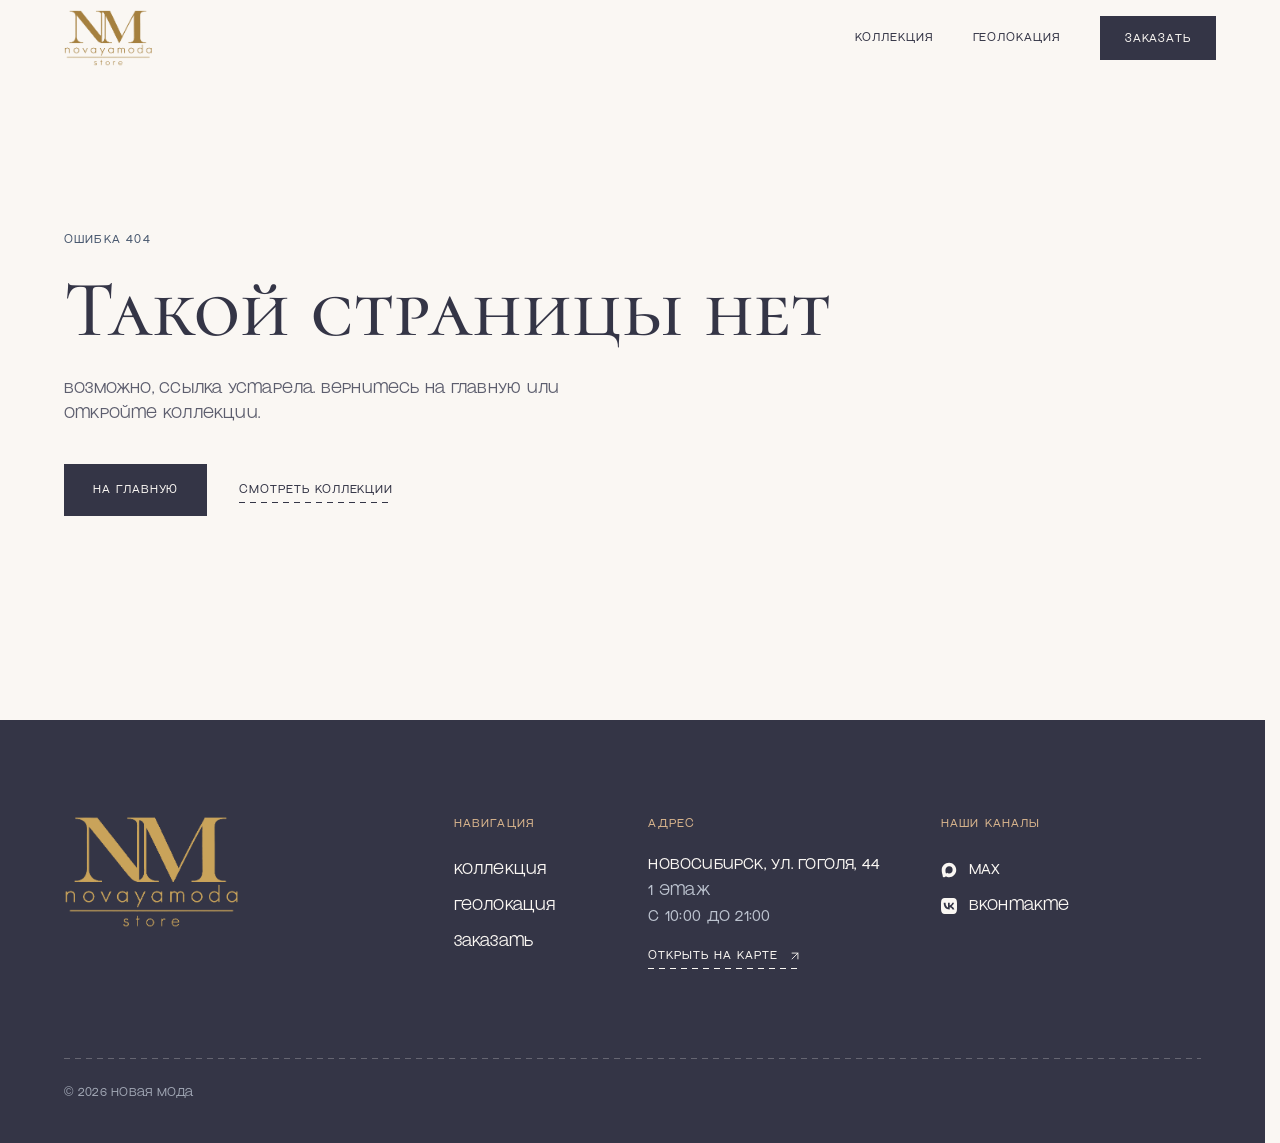
==== commit decb370b: "Логотип Co-Authored-By: Claude Opus 5.5 <noreply@anthropic.com>" ====
--- a/index.html
+++ b/index.html
@@ -12,7 +12,8 @@
     />
     <meta name="theme-color" content="#FAF7F3" />
     <meta name="format-detection" content="telephone=no" />
-    <link rel="icon" type="image/png" href="/favicon.png" />
+    <!-- The NM monogram (npm run logo); 192 px, since search engines take icons sized in multiples of 48. -->
+    <link rel="icon" type="image/png" sizes="192x192" href="/favicon.png" />
     <link rel="apple-touch-icon" href="/apple-touch-icon.png" />
 
     <meta property="og:type" content="website" />
@@ -23,8 +24,8 @@
     <meta property="og:image:width" content="1200" />
     <meta property="og:image:height" content="630" />
     <meta name="twitter:card" content="summary_large_image" />
-    <script type="module" crossorigin src="/assets/index-7mV4q0BM.js"></script>
-    <link rel="stylesheet" crossorigin href="/assets/index-ZtkViE9Y.css">
+    <script type="module" crossorigin src="/assets/index-C5eFEOpt.js"></script>
+    <link rel="stylesheet" crossorigin href="/assets/index-DcnLNBa0.css">
     <meta property="og:image" content="https://novayamodastore.ru/og-image.jpg">
     <script type="application/ld+json">{
   "@context": "https://schema.org",
@@ -50,6 +51,7 @@
       ],
       "description": "«Новая Мода» — женская одежда, обувь и аксессуары из Турции в Новосибирске: костюмы, пальто, платья, сумки. Ул. Гоголя, 44 (м. «Маршала Покрышкина»), с 10:00 до 21:00. Принимаем заказы со всего мира.",
       "url": "https://novayamodastore.ru/",
+      "logo": "https://novayamodastore.ru/logo.png",
       "image": "https://novayamodastore.ru/og-image.jpg",
       "telephone": "+7 983 306-07-20",
       "address": {
--- a/assets/index-DcnLNBa0.css
+++ b/assets/index-DcnLNBa0.css
@@ -0,0 +1 @@
+@font-face{font-family:Cormorant Unicase;font-style:normal;font-display:swap;font-weight:500;src:url(/assets/cormorant-unicase-cyrillic-500-normal--D8t5B90.woff2)format("woff2"),url(/assets/cormorant-unicase-cyrillic-500-normal-Ck2YP7ST.woff)format("woff")}@font-face{font-family:Cormorant Unicase;font-style:normal;font-display:swap;font-weight:500;src:url(/assets/cormorant-unicase-latin-500-normal-Bvf1RDYl.woff2)format("woff2"),url(/assets/cormorant-unicase-latin-500-normal-BjJuFmjp.woff)format("woff")}@font-face{font-family:Cormorant Unicase;font-style:normal;font-display:swap;font-weight:600;src:url(/assets/cormorant-unicase-cyrillic-600-normal-B02XcdYV.woff2)format("woff2"),url(/assets/cormorant-unicase-cyrillic-600-normal-C6Xhy6bp.woff)format("woff")}@font-face{font-family:Cormorant Unicase;font-style:normal;font-display:swap;font-weight:600;src:url(/assets/cormorant-unicase-latin-600-normal-CN4Cw7bm.woff2)format("woff2"),url(/assets/cormorant-unicase-latin-600-normal-D0jtIXCX.woff)format("woff")}@layer properties{@supports (((-webkit-hyphens:none)) and (not (margin-trim:inline))) or ((-moz-orient:inline) and (not (color:rgb(from red r g b)))){*,:before,:after,::backdrop{--tw-translate-x:0;--tw-translate-y:0;--tw-translate-z:0;--tw-scroll-snap-strictness:proximity;--tw-border-style:solid;--tw-gradient-position:initial;--tw-gradient-from:#0000;--tw-gradient-via:#0000;--tw-gradient-to:#0000;--tw-gradient-stops:initial;--tw-gradient-via-stops:initial;--tw-gradient-from-position:0%;--tw-gradient-via-position:50%;--tw-gradient-to-position:100%;--tw-leading:initial;--tw-shadow:0 0 #0000;--tw-shadow-color:initial;--tw-shadow-alpha:100%;--tw-inset-shadow:0 0 #0000;--tw-inset-shadow-color:initial;--tw-inset-shadow-alpha:100%;--tw-ring-color:initial;--tw-ring-shadow:0 0 #0000;--tw-inset-ring-color:initial;--tw-inset-ring-shadow:0 0 #0000;--tw-ring-inset:initial;--tw-ring-offset-width:0px;--tw-ring-offset-color:#fff;--tw-ring-offset-shadow:0 0 #0000;--tw-outline-style:solid;--tw-blur:initial;--tw-brightness:initial;--tw-contrast:initial;--tw-grayscale:initial;--tw-hue-rotate:initial;--tw-invert:initial;--tw-opacity:initial;--tw-saturate:initial;--tw-sepia:initial;--tw-drop-shadow:initial;--tw-drop-shadow-color:initial;--tw-drop-shadow-alpha:100%;--tw-drop-shadow-size:initial;--tw-backdrop-blur:initial;--tw-backdrop-brightness:initial;--tw-backdrop-contrast:initial;--tw-backdrop-grayscale:initial;--tw-backdrop-hue-rotate:initial;--tw-backdrop-invert:initial;--tw-backdrop-opacity:initial;--tw-backdrop-saturate:initial;--tw-backdrop-sepia:initial;--tw-duration:initial;--tw-ease:initial}}}@layer theme{:root,:host{--font-sans:"Gothic 60", "Helvetica Neue", Arial, sans-serif;--font-mono:ui-monospace, SFMono-Regular, Menlo, Monaco, Consolas, "Liberation Mono", "Courier New", monospace;--spacing:.25rem;--leading-snug:1.375;--leading-relaxed:1.625;--ease-in-out:cubic-bezier(.4, 0, .2, 1);--blur-sm:8px;--default-transition-duration:.15s;--default-transition-timing-function:cubic-bezier(.4, 0, .2, 1);--default-font-family:var(--font-sans);--default-mono-font-family:var(--font-mono);--color-paper:#faf7f3;--color-linen:#f2e9df;--color-beige:#e9dccf;--color-sand:#d9b58d;--color-rain:#46566d;--color-ink:#343546;--color-ink-soft:#5d5e6e;--color-mist:#bcc3cf;--color-gold:#c9a35a;--color-gold-deep:#a5803f;--font-display:"Cormorant Unicase", "Times New Roman", serif;--ease-soft:cubic-bezier(.22, .61, .36, 1)}}@layer base{*,:after,:before,::backdrop{box-sizing:border-box;border:0 solid;margin:0;padding:0}::file-selector-button{box-sizing:border-box;border:0 solid;margin:0;padding:0}html,:host{-webkit-text-size-adjust:100%;tab-size:4;line-height:1.5;font-family:var(--default-font-family,-apple-system, BlinkMacSystemFont, "Segoe UI", Roboto, "Helvetica Neue", "Noto Sans", Arial, sans-serif, "Apple Color Emoji", "Segoe UI Emoji", "Segoe UI Symbol", "Noto Color Emoji");font-feature-settings:var(--default-font-feature-settings,normal);font-variation-settings:var(--default-font-variation-settings,normal);-webkit-tap-highlight-color:transparent}hr{height:0;color:inherit;border-top-width:1px}abbr:where([title]){-webkit-text-decoration:underline dotted;text-decoration:underline dotted}h1,h2,h3,h4,h5,h6{font-size:inherit;font-weight:inherit}a{color:inherit;-webkit-text-decoration:inherit;-webkit-text-decoration:inherit;-webkit-text-decoration:inherit;-webkit-text-decoration:inherit;text-decoration:inherit}b,strong{font-weight:bolder}code,kbd,samp,pre{font-family:var(--default-mono-font-family,ui-monospace, SFMono-Regular, Menlo, Monaco, Consolas, "Liberation Mono", "Courier New", monospace);font-feature-settings:var(--default-mono-font-feature-settings,normal);font-variation-settings:var(--default-mono-font-variation-settings,normal);font-size:1em}small{font-size:80%}sub,sup{vertical-align:baseline;font-size:75%;line-height:0;position:relative}sub{bottom:-.25em}sup{top:-.5em}table{text-indent:0;border-color:inherit;border-collapse:collapse}:-moz-focusring:where(:not(iframe)){outline:auto}progress{vertical-align:baseline}summary{display:list-item}ol,ul,menu{list-style:none}img,svg,video,canvas,audio,iframe,embed,object{vertical-align:middle;display:block}img,video{max-width:100%;height:auto}button,input,select,optgroup,textarea{font:inherit;font-feature-settings:inherit;font-variation-settings:inherit;letter-spacing:inherit;color:inherit;opacity:1;background-color:#0000;border-radius:0}::file-selector-button{font:inherit;font-feature-settings:inherit;font-variation-settings:inherit;letter-spacing:inherit;color:inherit;opacity:1;background-color:#0000;border-radius:0}:where(select:is([multiple],[size])) optgroup{font-weight:bolder}:where(select:is([multiple],[size])) optgroup option{padding-inline-start:20px}::file-selector-button{margin-inline-end:4px}::placeholder{opacity:1}@supports (not ((-webkit-appearance:-apple-pay-button))) or (contain-intrinsic-size:1px){::placeholder{color:currentColor}@supports (color:color-mix(in lab, red, red)){::placeholder{color:color-mix(in oklab, currentcolor 50%, transparent)}}}textarea{resize:vertical}::-webkit-search-decoration{-webkit-appearance:none}::-webkit-date-and-time-value{min-height:1lh;text-align:inherit}::-webkit-datetime-edit{display:inline-flex}::-webkit-datetime-edit-fields-wrapper{padding:0}::-webkit-datetime-edit{padding-block:0}::-webkit-datetime-edit-year-field{padding-block:0}::-webkit-datetime-edit-month-field{padding-block:0}::-webkit-datetime-edit-day-field{padding-block:0}::-webkit-datetime-edit-hour-field{padding-block:0}::-webkit-datetime-edit-minute-field{padding-block:0}::-webkit-datetime-edit-second-field{padding-block:0}::-webkit-datetime-edit-millisecond-field{padding-block:0}::-webkit-datetime-edit-meridiem-field{padding-block:0}::-webkit-calendar-picker-indicator{line-height:1}:-moz-ui-invalid{box-shadow:none}button,input:where([type=button],[type=reset],[type=submit]){appearance:button}::file-selector-button{appearance:button}::-webkit-inner-spin-button{height:auto}::-webkit-outer-spin-button{height:auto}[hidden]:where(:not([hidden=until-found])){display:none!important}html{scroll-behavior:smooth;scrollbar-gutter:stable;-webkit-text-size-adjust:100%}html:has(dialog[open]){overflow:hidden}html{transition:background-color .45s var(--ease-soft)}html:has(dialog.sheet-contact[open]){background-color:#97969d}body{background-color:var(--color-paper);color:var(--color-ink);font-family:var(--font-sans);letter-spacing:.012em;word-spacing:.14em;font-size-adjust:.625;font-synthesis:none;-webkit-font-smoothing:antialiased;-moz-osx-font-smoothing:grayscale;text-rendering:optimizelegibility;font-size:1rem;line-height:1.55}::selection{background-color:var(--color-sand);color:var(--color-ink)}:focus-visible{outline:2px solid var(--focus-ring);outline-offset:3px}[id]{scroll-margin-top:var(--header-height)}@media (prefers-reduced-motion:reduce){html{scroll-behavior:auto}*,:before,:after{transition-duration:.01ms!important;animation-duration:.01ms!important;animation-iteration-count:1!important}}}@layer components{.shell{width:100%;max-width:96rem;padding-inline:var(--gutter);margin-inline:auto}.on-dark{--focus-ring:var(--color-sand)}.eyebrow{font-size-adjust:none;letter-spacing:.1em;text-transform:uppercase;font-size:.7143rem;font-weight:400;line-height:1.4}.display,.font-display{font-size-adjust:.4}.font-display{font-weight:600}.display{font-family:var(--font-display);letter-spacing:0;text-wrap:balance;font-weight:500;line-height:1.1}.display em{font-style:normal}.prose-text{text-wrap:pretty;max-width:34rem;font-size:1rem;line-height:1.6}.stitch{background-image:var(--stitch);height:1px}.link-stitch{font-size-adjust:none;letter-spacing:.08em;text-transform:uppercase;background-image:linear-gradient(90deg,currentColor 0 6px,#0000 6px 11px);background-position:0 calc(50% + .8rem);background-repeat:repeat-x;background-size:11px 1px;align-items:center;gap:.625rem;min-height:2.75rem;font-size:.7143rem;font-weight:400;display:inline-flex}.link-stitch>svg{transition:transform .5s var(--ease-soft);flex:none}@keyframes stitch-run{to{background-position-x:11px}}@media (hover:hover){.link-stitch:hover,.group:hover .link-stitch{animation:.55s linear infinite stitch-run}.link-stitch:hover>svg,.group:hover .link-stitch>svg{transform:translate(3px)}.link-stitch:hover>svg.is-external,.group:hover .link-stitch>svg.is-external{transform:translate(2px,-2px)}}.btn{font-size-adjust:none;letter-spacing:.08em;text-align:center;text-transform:uppercase;cursor:pointer;min-height:3.25rem;transition:background-color .4s var(--ease-soft), border-color .4s var(--ease-soft), color .4s var(--ease-soft);border:1px solid #0000;justify-content:center;align-items:center;gap:.75rem;padding:calc(.75rem + 1px) 1.75rem calc(.75rem - 1px);font-size:.7143rem;font-weight:400;line-height:1.3;display:inline-flex}.btn>svg{transition:transform .5s var(--ease-soft);flex:none}.btn:hover>svg{transform:translate(3px)}.btn-ink{background-color:var(--color-ink);color:var(--color-paper)}.btn-ink:hover{background-color:var(--color-rain)}.btn-paper{background-color:var(--color-paper);color:var(--color-ink)}.btn-paper:hover{background-color:var(--color-sand)}.btn-outline{color:var(--color-ink);border-color:#34354659}.btn-outline:hover{border-color:var(--color-ink);background-color:var(--color-ink);color:var(--color-paper)}.skip-link{z-index:60;background-color:var(--color-ink);color:var(--color-paper);padding:.75rem 1.25rem;font-size:.8rem;position:fixed;top:.75rem;left:.75rem;transform:translateY(-200%)}.skip-link:focus-visible{transform:none}.label-card{background-color:var(--color-paper);position:relative}.label-card:before,.label-card:after{content:"";color:#3435464d;background-image:var(--stitch-vertical);width:1px;position:absolute;top:.875rem;bottom:.875rem}.label-card:before{left:.875rem}.label-card:after{right:.875rem}.photo-zoom{transition:transform 1.4s var(--ease-soft)}@media (hover:hover){.group:hover .photo-zoom{transform:scale(1.045)}}.scroller{scrollbar-width:none;-webkit-overflow-scrolling:touch}.scroller::-webkit-scrollbar{display:none}.sheet{color:var(--color-ink);opacity:0;transition:opacity .45s var(--ease-soft), transform .45s var(--ease-soft), overlay .45s allow-discrete, display .45s allow-discrete;background:0 0;border:0;margin:auto;padding:0;position:fixed;inset:0;overflow:visible;transform:translateY(1.25rem)}.sheet[open]{opacity:1;transform:none}@starting-style{.sheet[open]{opacity:0;transform:translateY(1.25rem)}}.sheet::backdrop{transition:background-color .45s var(--ease-soft), overlay .45s allow-discrete, display .45s allow-discrete;background-color:#34354600}.sheet[open]::backdrop{background-color:#34354680}@starting-style{.sheet[open]::backdrop{background-color:#34354600}}.sheet-contact{width:100%;max-width:100%;max-height:none;margin:auto 0 0}@media (width>=40rem){.sheet-contact{width:min(44rem,100% - 3rem);margin:auto}}.sheet-menu{width:100%;max-width:100%;height:100%;max-height:100%;margin:0;transform:none}@starting-style{.sheet-menu[open]{transform:none}}.nav-link{font-size-adjust:none;letter-spacing:.08em;text-transform:uppercase;background-image:var(--stitch);min-height:2.75rem;transition:background-size .6s var(--ease-soft);background-position:0 calc(50% + .75rem);background-repeat:no-repeat;background-size:0 1px;align-items:center;font-size:.7143rem;font-weight:400;display:inline-flex}.nav-link:hover{background-size:100% 1px}.pile-progress{transform-origin:0;animation:pile-progress var(--pile-interval) linear forwards}@keyframes pile-progress{0%{transform:scaleX(0)}}.nav-route{background-image:none;position:relative}.route-mark{pointer-events:none;width:6.25rem;height:1rem;position:absolute;top:calc(50% + .375rem);left:0;overflow:visible}.route-reveal{stroke-dasharray:1;stroke-dashoffset:1px;transition:stroke-dashoffset .5s var(--ease-soft) .1s}.route-cross{color:var(--color-rain)}.route-cross-reveal{stroke-dasharray:1;stroke-dashoffset:1px;transition:stroke-dashoffset .12s ease-out}@keyframes route-run{to{stroke-dashoffset:-11px}}.nav-route:focus-visible .route-reveal{stroke-dashoffset:0;transition:stroke-dashoffset .9s cubic-bezier(.45,0,.25,1)}.nav-route:focus-visible .route-cross-reveal{stroke-dashoffset:0;transition:stroke-dashoffset .18s ease-out .75s}.nav-route:focus-visible .route-cross-reveal.is-late{transition-delay:.93s}@media (hover:hover){.nav-route:hover .route-reveal{stroke-dashoffset:0;transition:stroke-dashoffset .9s cubic-bezier(.45,0,.25,1)}.nav-route:hover .route-path{animation:.55s linear infinite route-run}.nav-route:hover .route-cross-reveal{stroke-dashoffset:0;transition:stroke-dashoffset .18s ease-out .75s}.nav-route:hover .route-cross-reveal.is-late{transition-delay:.93s}}}@layer utilities{.pointer-events-none{pointer-events:none}.invisible{visibility:hidden}.visible{visibility:visible}.sr-only{clip-path:inset(50%);white-space:nowrap;border-width:0;width:1px;height:1px;margin:-1px;padding:0;position:absolute;overflow:hidden}.absolute{position:absolute}.fixed{position:fixed}.relative{position:relative}.inset-0{inset:0}.inset-x-0{inset-inline:0}.top-0{top:0}.top-1\/2{top:50%}.top-3{top:calc(var(--spacing) * 3)}.-right-12{right:calc(var(--spacing) * -12)}.right-3{right:calc(var(--spacing) * 3)}.bottom-0{bottom:0}.-left-12{left:calc(var(--spacing) * -12)}.z-40{z-index:40}.col-span-2{grid-column:span 2/span 2}.row-start-2{grid-row-start:2}.mx-auto{margin-inline:auto}.-my-2{margin-block:calc(var(--spacing) * -2)}.mt-1{margin-top:var(--spacing)}.mt-2{margin-top:calc(var(--spacing) * 2)}.mt-2\.5{margin-top:calc(var(--spacing) * 2.5)}.mt-3{margin-top:calc(var(--spacing) * 3)}.mt-5{margin-top:calc(var(--spacing) * 5)}.mt-6{margin-top:calc(var(--spacing) * 6)}.mt-7{margin-top:calc(var(--spacing) * 7)}.mt-8{margin-top:calc(var(--spacing) * 8)}.mt-9{margin-top:calc(var(--spacing) * 9)}.mt-10{margin-top:calc(var(--spacing) * 10)}.mt-12{margin-top:calc(var(--spacing) * 12)}.mt-14{margin-top:calc(var(--spacing) * 14)}.-mr-2\.5{margin-right:calc(var(--spacing) * -2.5)}.-mr-3{margin-right:calc(var(--spacing) * -3)}.mb-5{margin-bottom:calc(var(--spacing) * 5)}.-ml-2\.5{margin-left:calc(var(--spacing) * -2.5)}.ml-auto{margin-left:auto}.block{display:block}.flex{display:flex}.grid{display:grid}.hidden{display:none}.inline-block{display:inline-block}.inline-flex{display:inline-flex}.table{display:table}.aspect-\[3\/4\]{aspect-ratio:3/4}.aspect-\[4\/5\]{aspect-ratio:4/5}.aspect-\[5\/6\]{aspect-ratio:5/6}.aspect-square{aspect-ratio:1}.size-4{width:calc(var(--spacing) * 4);height:calc(var(--spacing) * 4)}.size-5{width:calc(var(--spacing) * 5);height:calc(var(--spacing) * 5)}.size-7{width:calc(var(--spacing) * 7);height:calc(var(--spacing) * 7)}.size-10{width:calc(var(--spacing) * 10);height:calc(var(--spacing) * 10)}.size-11{width:calc(var(--spacing) * 11);height:calc(var(--spacing) * 11)}.h-\(--header-height\){height:var(--header-height)}.h-0\.5{height:calc(var(--spacing) * .5)}.h-10{height:calc(var(--spacing) * 10)}.h-12{height:calc(var(--spacing) * 12)}.h-24{height:calc(var(--spacing) * 24)}.h-\[46svh\]{height:46svh}.h-full{height:100%}.h-px{height:1px}.max-h-\[92dvh\]{max-height:92dvh}.min-h-9{min-height:calc(var(--spacing) * 9)}.min-h-11{min-height:calc(var(--spacing) * 11)}.min-h-12{min-height:calc(var(--spacing) * 12)}.min-h-\[18rem\]{min-height:18rem}.min-h-\[80svh\]{min-height:80svh}.w-6{width:calc(var(--spacing) * 6)}.w-10{width:calc(var(--spacing) * 10)}.w-\[42vw\]{width:42vw}.w-\[68\%\]{width:68%}.w-\[74vw\]{width:74vw}.w-full{width:100%}.max-w-\[13rem\]{max-width:13rem}.max-w-\[16rem\]{max-width:16rem}.max-w-\[20rem\]{max-width:20rem}.max-w-\[21rem\]{max-width:21rem}.max-w-\[24rem\]{max-width:24rem}.max-w-\[27rem\]{max-width:27rem}.max-w-\[32rem\]{max-width:32rem}.max-w-\[40rem\]{max-width:40rem}.flex-1{flex:1}.flex-none{flex:none}.-translate-y-1\/2{--tw-translate-y:calc(calc(1 / 2 * 100%) * -1);translate:var(--tw-translate-x) var(--tw-translate-y)}.cursor-pointer{cursor:pointer}.resize{resize:both}.snap-x{scroll-snap-type:x var(--tw-scroll-snap-strictness)}.snap-mandatory{--tw-scroll-snap-strictness:mandatory}.snap-start{scroll-snap-align:start}.scroll-px-\(--gutter\){scroll-padding-inline:var(--gutter)}.grid-cols-2{grid-template-columns:repeat(2,minmax(0,1fr))}.flex-col{flex-direction:column}.flex-wrap{flex-wrap:wrap}.place-content-center{place-content:center}.place-items-center{place-items:center}.items-center{align-items:center}.items-end{align-items:flex-end}.justify-between{justify-content:space-between}.justify-center{justify-content:center}.gap-2{gap:calc(var(--spacing) * 2)}.gap-3{gap:calc(var(--spacing) * 3)}.gap-3\.5{gap:calc(var(--spacing) * 3.5)}.gap-4{gap:calc(var(--spacing) * 4)}.gap-5{gap:calc(var(--spacing) * 5)}.gap-6{gap:calc(var(--spacing) * 6)}.gap-8{gap:calc(var(--spacing) * 8)}.gap-\[7px\]{gap:7px}.gap-x-8{column-gap:calc(var(--spacing) * 8)}.gap-y-2{row-gap:calc(var(--spacing) * 2)}.gap-y-3{row-gap:calc(var(--spacing) * 3)}.gap-y-9{row-gap:calc(var(--spacing) * 9)}.gap-y-12{row-gap:calc(var(--spacing) * 12)}.gap-y-20{row-gap:calc(var(--spacing) * 20)}.overflow-hidden{overflow:hidden}.overflow-x-auto{overflow-x:auto}.overflow-y-auto{overflow-y:auto}.overscroll-contain{overscroll-behavior:contain}.border{border-style:var(--tw-border-style);border-width:1px}.border-0{border-style:var(--tw-border-style);border-width:0}.border-t{border-top-style:var(--tw-border-style);border-top-width:1px}.border-ink\/12{border-color:#3435461f}@supports (color:color-mix(in lab, red, red)){.border-ink\/12{border-color:color-mix(in oklab, var(--color-ink) 12%, transparent)}}.border-ink\/20{border-color:#34354633}@supports (color:color-mix(in lab, red, red)){.border-ink\/20{border-color:color-mix(in oklab, var(--color-ink) 20%, transparent)}}.bg-beige{background-color:var(--color-beige)}.bg-current{background-color:currentColor}.bg-ink{background-color:var(--color-ink)}.bg-linen{background-color:var(--color-linen)}.bg-paper{background-color:var(--color-paper)}.bg-paper\/20{background-color:#faf7f333}@supports (color:color-mix(in lab, red, red)){.bg-paper\/20{background-color:color-mix(in oklab, var(--color-paper) 20%, transparent)}}.bg-paper\/60{background-color:#faf7f399}@supports (color:color-mix(in lab, red, red)){.bg-paper\/60{background-color:color-mix(in oklab, var(--color-paper) 60%, transparent)}}.bg-paper\/95{background-color:#faf7f3f2}@supports (color:color-mix(in lab, red, red)){.bg-paper\/95{background-color:color-mix(in oklab, var(--color-paper) 95%, transparent)}}.bg-sand{background-color:var(--color-sand)}.bg-transparent{background-color:#0000}.bg-linear-to-t{--tw-gradient-position:to top}@supports (background-image:linear-gradient(in lab, red, red)){.bg-linear-to-t{--tw-gradient-position:to top in oklab}}.bg-linear-to-t{background-image:linear-gradient(var(--tw-gradient-stops))}.from-ink\/90{--tw-gradient-from:#343546e6}@supports (color:color-mix(in lab, red, red)){.from-ink\/90{--tw-gradient-from:color-mix(in oklab, var(--color-ink) 90%, transparent)}}.from-ink\/90{--tw-gradient-stops:var(--tw-gradient-via-stops,var(--tw-gradient-position), var(--tw-gradient-from) var(--tw-gradient-from-position), var(--tw-gradient-to) var(--tw-gradient-to-position))}.from-4\%{--tw-gradient-from-position:4%}.via-ink\/45{--tw-gradient-via:#34354673}@supports (color:color-mix(in lab, red, red)){.via-ink\/45{--tw-gradient-via:color-mix(in oklab, var(--color-ink) 45%, transparent)}}.via-ink\/45{--tw-gradient-via-stops:var(--tw-gradient-position), var(--tw-gradient-from) var(--tw-gradient-from-position), var(--tw-gradient-via) var(--tw-gradient-via-position), var(--tw-gradient-to) var(--tw-gradient-to-position);--tw-gradient-stops:var(--tw-gradient-via-stops)}.via-30\%{--tw-gradient-via-position:30%}.to-transparent{--tw-gradient-to:transparent;--tw-gradient-stops:var(--tw-gradient-via-stops,var(--tw-gradient-position), var(--tw-gradient-from) var(--tw-gradient-from-position), var(--tw-gradient-to) var(--tw-gradient-to-position))}.to-62\%{--tw-gradient-to-position:62%}.object-cover{object-fit:cover}.p-2{padding:calc(var(--spacing) * 2)}.p-6{padding:calc(var(--spacing) * 6)}.p-8{padding:calc(var(--spacing) * 8)}.px-\(--gutter\){padding-inline:var(--gutter)}.px-1\.5{padding-inline:calc(var(--spacing) * 1.5)}.px-3{padding-inline:calc(var(--spacing) * 3)}.px-4{padding-inline:calc(var(--spacing) * 4)}.px-5{padding-inline:calc(var(--spacing) * 5)}.px-6{padding-inline:calc(var(--spacing) * 6)}.px-\[3px\]{padding-inline:3px}.py-2{padding-block:calc(var(--spacing) * 2)}.py-4{padding-block:calc(var(--spacing) * 4)}.py-5{padding-block:calc(var(--spacing) * 5)}.py-10{padding-block:calc(var(--spacing) * 10)}.py-16{padding-block:calc(var(--spacing) * 16)}.py-\[clamp\(4\.5rem\,9vw\,8\.5rem\)\]{padding-block:clamp(4.5rem,9vw,8.5rem)}.py-\[clamp\(4\.5rem\,10vw\,9\.5rem\)\]{padding-block:clamp(4.5rem,10vw,9.5rem)}.py-\[clamp\(5rem\,10vw\,9\.5rem\)\]{padding-block:clamp(5rem,10vw,9.5rem)}.pt-\(--header-height\){padding-top:var(--header-height)}.pt-0\.5{padding-top:calc(var(--spacing) * .5)}.pt-6{padding-top:calc(var(--spacing) * 6)}.pt-8{padding-top:calc(var(--spacing) * 8)}.pt-9{padding-top:calc(var(--spacing) * 9)}.pt-16{padding-top:calc(var(--spacing) * 16)}.pt-\[calc\(var\(--header-height\)\+3rem\)\]{padding-top:calc(var(--header-height) + 3rem)}.pt-\[calc\(var\(--header-height\)\+clamp\(2\.5rem\,7vw\,6\.5rem\)\)\]{padding-top:calc(var(--header-height) + clamp(2.5rem, 7vw, 6.5rem))}.pr-16{padding-right:calc(var(--spacing) * 16)}.pb-6{padding-bottom:calc(var(--spacing) * 6)}.pb-9{padding-bottom:calc(var(--spacing) * 9)}.pb-10{padding-bottom:calc(var(--spacing) * 10)}.pb-12{padding-bottom:calc(var(--spacing) * 12)}.pb-24{padding-bottom:calc(var(--spacing) * 24)}.pb-\[clamp\(4\.5rem\,9vw\,8\.5rem\)\]{padding-bottom:clamp(4.5rem,9vw,8.5rem)}.pb-\[max\(1\.75rem\,env\(safe-area-inset-bottom\)\)\]{padding-bottom:max(1.75rem, env(safe-area-inset-bottom))}.pb-\[max\(2rem\,env\(safe-area-inset-bottom\)\)\]{padding-bottom:max(2rem, env(safe-area-inset-bottom))}.text-center{text-align:center}.text-left{text-align:left}.font-display{font-family:var(--font-display)}.text-\[0\.8rem\]{font-size:.8rem}.text-\[1\.5rem\]{font-size:1.5rem}.text-\[1\.75rem\]{font-size:1.75rem}.text-\[1\.375rem\]{font-size:1.375rem}.text-\[1\.625rem\]{font-size:1.625rem}.text-\[2\.25rem\]{font-size:2.25rem}.text-\[clamp\(1\.5rem\,2\.3vw\,2\.125rem\)\]{font-size:clamp(1.5rem,2.3vw,2.125rem)}.text-\[clamp\(1\.75rem\,2\.8vw\,2\.625rem\)\]{font-size:clamp(1.75rem,2.8vw,2.625rem)}.text-\[clamp\(2\.25rem\,6\.2vw\,5\.5rem\)\]{font-size:clamp(2.25rem,6.2vw,5.5rem)}.text-\[clamp\(2\.25rem\,6vw\,5rem\)\]{font-size:clamp(2.25rem,6vw,5rem)}.text-\[clamp\(2\.25rem\,10\.5vw\,3rem\)\]{font-size:clamp(2.25rem,10.5vw,3rem)}.text-\[clamp\(2\.125rem\,4\.8vw\,4\.25rem\)\]{font-size:clamp(2.125rem,4.8vw,4.25rem)}.text-\[clamp\(2rem\,3\.6vw\,3\.25rem\)\]{font-size:clamp(2rem,3.6vw,3.25rem)}.text-\[clamp\(2rem\,4\.8vw\,4\.25rem\)\]{font-size:clamp(2rem,4.8vw,4.25rem)}.text-\[clamp\(2rem\,10\.5vw\,3\.25rem\)\]{font-size:clamp(2rem,10.5vw,3.25rem)}.leading-\[1\.1\]{--tw-leading:1.1;line-height:1.1}.leading-\[1\.2\]{--tw-leading:1.2;line-height:1.2}.leading-\[1\.65\]{--tw-leading:1.65;line-height:1.65}.leading-none{--tw-leading:1;line-height:1}.leading-relaxed{--tw-leading:var(--leading-relaxed);line-height:var(--leading-relaxed)}.leading-snug{--tw-leading:var(--leading-snug);line-height:var(--leading-snug)}.\[overflow-wrap\:anywhere\]{overflow-wrap:anywhere}.whitespace-nowrap{white-space:nowrap}.text-gold{color:var(--color-gold)}.text-gold-deep{color:var(--color-gold-deep)}.text-ink{color:var(--color-ink)}.text-ink-soft{color:var(--color-ink-soft)}.text-ink\/35{color:#34354659}@supports (color:color-mix(in lab, red, red)){.text-ink\/35{color:color-mix(in oklab, var(--color-ink) 35%, transparent)}}.text-ink\/55{color:#3435468c}@supports (color:color-mix(in lab, red, red)){.text-ink\/55{color:color-mix(in oklab, var(--color-ink) 55%, transparent)}}.text-ink\/80{color:#343546cc}@supports (color:color-mix(in lab, red, red)){.text-ink\/80{color:color-mix(in oklab, var(--color-ink) 80%, transparent)}}.text-mist{color:var(--color-mist)}.text-mist\/80{color:#bcc3cfcc}@supports (color:color-mix(in lab, red, red)){.text-mist\/80{color:color-mix(in oklab, var(--color-mist) 80%, transparent)}}.text-paper{color:var(--color-paper)}.text-paper\/25{color:#faf7f340}@supports (color:color-mix(in lab, red, red)){.text-paper\/25{color:color-mix(in oklab, var(--color-paper) 25%, transparent)}}.text-paper\/85{color:#faf7f3d9}@supports (color:color-mix(in lab, red, red)){.text-paper\/85{color:color-mix(in oklab, var(--color-paper) 85%, transparent)}}.text-rain{color:var(--color-rain)}.text-sand{color:var(--color-sand)}.not-italic{font-style:normal}.opacity-0{opacity:0}.opacity-100{opacity:1}.shadow{--tw-shadow:0 1px 3px 0 var(--tw-shadow-color,#0000001a), 0 1px 2px -1px var(--tw-shadow-color,#0000001a);box-shadow:var(--tw-inset-shadow), var(--tw-inset-ring-shadow), var(--tw-ring-offset-shadow), var(--tw-ring-shadow), var(--tw-shadow)}.shadow-\[0_1px_0_rgb\(52_53_70\/0\.1\)\]{--tw-shadow:0 1px 0 var(--tw-shadow-color,#3435461a);box-shadow:var(--tw-inset-shadow), var(--tw-inset-ring-shadow), var(--tw-ring-offset-shadow), var(--tw-ring-shadow), var(--tw-shadow)}.shadow-\[0_28px_60px_-24px_rgb\(0_0_0\/0\.55\)\]{--tw-shadow:0 28px 60px -24px var(--tw-shadow-color,#0000008c);box-shadow:var(--tw-inset-shadow), var(--tw-inset-ring-shadow), var(--tw-ring-offset-shadow), var(--tw-ring-shadow), var(--tw-shadow)}.outline{outline-style:var(--tw-outline-style);outline-width:1px}.grayscale-\[0\.35\]{--tw-grayscale:grayscale(.35);filter:var(--tw-blur,) var(--tw-brightness,) var(--tw-contrast,) var(--tw-grayscale,) var(--tw-hue-rotate,) var(--tw-invert,) var(--tw-saturate,) var(--tw-sepia,) var(--tw-drop-shadow,)}.sepia-\[0\.12\]{--tw-sepia:sepia(.12);filter:var(--tw-blur,) var(--tw-brightness,) var(--tw-contrast,) var(--tw-grayscale,) var(--tw-hue-rotate,) var(--tw-invert,) var(--tw-saturate,) var(--tw-sepia,) var(--tw-drop-shadow,)}.backdrop-blur-sm{--tw-backdrop-blur:blur(var(--blur-sm));-webkit-backdrop-filter:var(--tw-backdrop-blur,) var(--tw-backdrop-brightness,) var(--tw-backdrop-contrast,) var(--tw-backdrop-grayscale,) var(--tw-backdrop-hue-rotate,) var(--tw-backdrop-invert,) var(--tw-backdrop-opacity,) var(--tw-backdrop-saturate,) var(--tw-backdrop-sepia,);backdrop-filter:var(--tw-backdrop-blur,) var(--tw-backdrop-brightness,) var(--tw-backdrop-contrast,) var(--tw-backdrop-grayscale,) var(--tw-backdrop-hue-rotate,) var(--tw-backdrop-invert,) var(--tw-backdrop-opacity,) var(--tw-backdrop-saturate,) var(--tw-backdrop-sepia,)}.transition{transition-property:color,background-color,border-color,outline-color,text-decoration-color,fill,stroke,--tw-gradient-from,--tw-gradient-via,--tw-gradient-to,opacity,box-shadow,transform,translate,scale,rotate,filter,-webkit-backdrop-filter,backdrop-filter,display,content-visibility,overlay,pointer-events;transition-timing-function:var(--tw-ease,var(--default-transition-timing-function));transition-duration:var(--tw-duration,var(--default-transition-duration))}.transition-\[background-color\,box-shadow\]{transition-property:background-color,box-shadow;transition-timing-function:var(--tw-ease,var(--default-transition-timing-function));transition-duration:var(--tw-duration,var(--default-transition-duration))}.transition-\[translate\]{transition-property:translate;transition-timing-function:var(--tw-ease,var(--default-transition-timing-function));transition-duration:var(--tw-duration,var(--default-transition-duration))}.transition-colors{transition-property:color,background-color,border-color,outline-color,text-decoration-color,fill,stroke,--tw-gradient-from,--tw-gradient-via,--tw-gradient-to;transition-timing-function:var(--tw-ease,var(--default-transition-timing-function));transition-duration:var(--tw-duration,var(--default-transition-duration))}.transition-opacity{transition-property:opacity;transition-timing-function:var(--tw-ease,var(--default-transition-timing-function));transition-duration:var(--tw-duration,var(--default-transition-duration))}.transition-transform{transition-property:transform,translate,scale,rotate;transition-timing-function:var(--tw-ease,var(--default-transition-timing-function));transition-duration:var(--tw-duration,var(--default-transition-duration))}.duration-300{--tw-duration:.3s;transition-duration:.3s}.duration-500{--tw-duration:.5s;transition-duration:.5s}.duration-\[900ms\]{--tw-duration:.9s;transition-duration:.9s}.ease-in-out{--tw-ease:var(--ease-in-out);transition-timing-function:var(--ease-in-out)}.ease-soft{--tw-ease:var(--ease-soft);transition-timing-function:var(--ease-soft)}.outline-none{--tw-outline-style:none;outline-style:none}@media (hover:hover){.group-hover\:translate-x-0\.5:is(:where(.group):hover *){--tw-translate-x:calc(var(--spacing) * .5);translate:var(--tw-translate-x) var(--tw-translate-y)}.group-hover\:-translate-y-0\.5:is(:where(.group):hover *){--tw-translate-y:calc(var(--spacing) * -.5);translate:var(--tw-translate-x) var(--tw-translate-y)}.group-hover\:text-ink:is(:where(.group):hover *){color:var(--color-ink)}.hover\:border-ink:hover{border-color:var(--color-ink)}.hover\:bg-ink:hover{background-color:var(--color-ink)}.hover\:text-ink:hover{color:var(--color-ink)}.hover\:text-paper:hover{color:var(--color-paper)}.hover\:text-rain:hover{color:var(--color-rain)}.hover\:text-sand:hover{color:var(--color-sand)}}@media (width>=22.5rem){.min-\[22\.5rem\]\:inline-flex{display:inline-flex}.min-\[22\.5rem\]\:grid-cols-3{grid-template-columns:repeat(3,minmax(0,1fr))}}@media (width>=26rem){.xs\:aspect-square{aspect-ratio:1}.xs\:h-11{height:calc(var(--spacing) * 11)}.xs\:w-auto{width:auto}.xs\:px-7{padding-inline:calc(var(--spacing) * 7)}}@media (width>=40rem){.sm\:top-5{top:calc(var(--spacing) * 5)}.sm\:right-5{right:calc(var(--spacing) * 5)}.sm\:col-span-2{grid-column:span 2/span 2}.sm\:grid-cols-2{grid-template-columns:repeat(2,minmax(0,1fr))}.sm\:grid-cols-\[11\.5rem_1fr\]{grid-template-columns:11.5rem 1fr}.sm\:items-center{align-items:center}.sm\:gap-6{gap:calc(var(--spacing) * 6)}.sm\:px-11{padding-inline:calc(var(--spacing) * 11)}.sm\:pt-11{padding-top:calc(var(--spacing) * 11)}.sm\:pr-20{padding-right:calc(var(--spacing) * 20)}.sm\:pb-8{padding-bottom:calc(var(--spacing) * 8)}.sm\:pb-11{padding-bottom:calc(var(--spacing) * 11)}.sm\:text-\[2\.25rem\]{font-size:2.25rem}}@media (width>=48rem){.md\:col-span-1{grid-column:span 1/span 1}.md\:col-span-3{grid-column:span 3/span 3}.md\:col-span-4{grid-column:span 4/span 4}.md\:col-span-5{grid-column:span 5/span 5}.md\:col-span-6{grid-column:span 6/span 6}.md\:col-span-7{grid-column:span 7/span 7}.md\:col-start-7{grid-column-start:7}.md\:col-start-9{grid-column-start:9}.md\:row-start-auto{grid-row-start:auto}.md\:mx-auto{margin-inline:auto}.md\:mt-6{margin-top:calc(var(--spacing) * 6)}.md\:mt-8{margin-top:calc(var(--spacing) * 8)}.md\:mt-10{margin-top:calc(var(--spacing) * 10)}.md\:mt-12{margin-top:calc(var(--spacing) * 12)}.md\:mt-14{margin-top:calc(var(--spacing) * 14)}.md\:mt-16{margin-top:calc(var(--spacing) * 16)}.md\:mt-20{margin-top:calc(var(--spacing) * 20)}.md\:mt-32{margin-top:calc(var(--spacing) * 32)}.md\:mt-\[0\.625rem\]{margin-top:.625rem}.md\:ml-0{margin-left:0}.md\:block{display:block}.md\:grid{display:grid}.md\:hidden{display:none}.md\:aspect-\[3\/4\]{aspect-ratio:3/4}.md\:aspect-\[4\/5\]{aspect-ratio:4/5}.md\:aspect-\[5\/7\]{aspect-ratio:5/7}.md\:aspect-auto{aspect-ratio:auto}.md\:h-14{height:calc(var(--spacing) * 14)}.md\:h-28{height:calc(var(--spacing) * 28)}.md\:h-auto{height:auto}.md\:h-full{height:100%}.md\:h-svh{height:100svh}.md\:max-h-\[68rem\]{max-height:68rem}.md\:min-h-0{min-height:0}.md\:min-h-\[42rem\]{min-height:42rem}.md\:min-h-\[44rem\]{min-height:44rem}.md\:w-\[72\%\]{width:72%}.md\:w-auto{width:auto}.md\:max-w-\[34rem\]{max-width:34rem}.md\:max-w-\[56rem\]{max-width:56rem}.md\:max-w-\[58\%\]{max-width:58%}.md\:max-w-\[96rem\]{max-width:96rem}.md\:max-w-none{max-width:none}.md\:-rotate-1{rotate:-1deg}.md\:-rotate-2{rotate:-2deg}.md\:rotate-\[1\.5deg\]{rotate:1.5deg}.md\:grid-cols-2{grid-template-columns:repeat(2,minmax(0,1fr))}.md\:grid-cols-6{grid-template-columns:repeat(6,minmax(0,1fr))}.md\:grid-cols-12{grid-template-columns:repeat(12,minmax(0,1fr))}.md\:grid-cols-\[1fr_1\.25fr_1fr\]{grid-template-columns:1fr 1.25fr 1fr}.md\:grid-cols-\[6fr_5fr\]{grid-template-columns:6fr 5fr}.md\:grid-cols-\[max-content\]{grid-template-columns:max-content}.md\:flex-col{flex-direction:column}.md\:items-center{align-items:center}.md\:items-start{align-items:flex-start}.md\:items-stretch{align-items:stretch}.md\:justify-between{justify-content:space-between}.md\:justify-start{justify-content:flex-start}.md\:justify-items-start{justify-items:start}.md\:gap-3{gap:calc(var(--spacing) * 3)}.md\:gap-3\.5{gap:calc(var(--spacing) * 3.5)}.md\:gap-6{gap:calc(var(--spacing) * 6)}.md\:gap-x-8{column-gap:calc(var(--spacing) * 8)}.md\:self-center{align-self:center}.md\:justify-self-center{justify-self:center}.md\:overflow-visible{overflow:visible}.md\:p-2\.5{padding:calc(var(--spacing) * 2.5)}.md\:p-4{padding:calc(var(--spacing) * 4)}.md\:px-\[clamp\(2rem\,4vw\,4\.5rem\)\]{padding-inline:clamp(2rem,4vw,4.5rem)}.md\:py-10{padding-block:calc(var(--spacing) * 10)}.md\:py-24{padding-block:calc(var(--spacing) * 24)}.md\:pt-24{padding-top:calc(var(--spacing) * 24)}.md\:pb-11{padding-bottom:calc(var(--spacing) * 11)}.md\:text-center{text-align:center}.md\:text-\[clamp\(1\.25rem\,2\.4vw\,2rem\)\]{font-size:clamp(1.25rem,2.4vw,2rem)}.md\:text-\[clamp\(2rem\,3\.4vw\,3\.5rem\)\]{font-size:clamp(2rem,3.4vw,3.5rem)}.md\:shadow-\[0_24px_50px_-22px_rgb\(0_0_0\/0\.6\)\]{--tw-shadow:0 24px 50px -22px var(--tw-shadow-color,#0009);box-shadow:var(--tw-inset-shadow), var(--tw-inset-ring-shadow), var(--tw-ring-offset-shadow), var(--tw-ring-shadow), var(--tw-shadow)}.md\:will-change-transform{will-change:transform}@media (hover:hover){.md\:hover\:-translate-y-1:hover{--tw-translate-y:calc(var(--spacing) * -1);translate:var(--tw-translate-x) var(--tw-translate-y)}}}@media (width>=64rem){.lg\:-right-16{right:calc(var(--spacing) * -16)}.lg\:-left-16{left:calc(var(--spacing) * -16)}.lg\:col-span-2{grid-column:span 2/span 2}.lg\:col-span-3{grid-column:span 3/span 3}.lg\:col-span-4{grid-column:span 4/span 4}.lg\:col-span-5{grid-column:span 5/span 5}.lg\:col-span-7{grid-column:span 7/span 7}.lg\:col-start-6{grid-column-start:6}.lg\:aspect-\[4\/3\]{aspect-ratio:4/3}.lg\:min-h-\[52rem\]{min-height:52rem}.lg\:w-\[68\%\]{width:68%}.lg\:grid-cols-12{grid-template-columns:repeat(12,minmax(0,1fr))}.lg\:grid-cols-\[7fr_5fr\]{grid-template-columns:7fr 5fr}.lg\:gap-8{gap:calc(var(--spacing) * 8)}.lg\:gap-10{gap:calc(var(--spacing) * 10)}.lg\:p-9{padding:calc(var(--spacing) * 9)}.lg\:pl-\[clamp\(3rem\,7vw\,7rem\)\]{padding-left:clamp(3rem,7vw,7rem)}.lg\:text-\[2\.875rem\]{font-size:2.875rem}}}@font-face{font-family:"Gothic 60";src:url(/assets/Gothic60-Regular-uhtvrADZ.woff2)format("woff2"),url(/assets/Gothic60-Regular-DU9lHF-Q.otf)format("opentype");font-weight:400;font-style:normal;font-display:swap}:root{--header-height:4rem;--gutter:clamp(1.25rem, 5vw, 4.5rem);--focus-ring:var(--color-rain);--stitch:repeating-linear-gradient(90deg, currentColor 0 6px, transparent 6px 11px);--pile-interval:5s;--stitch-vertical:repeating-linear-gradient(180deg, currentColor 0 6px, transparent 6px 11px)}@media (width>=48rem){:root{--header-height:4.75rem}}@property --tw-translate-x{syntax:"*";inherits:false;initial-value:0}@property --tw-translate-y{syntax:"*";inherits:false;initial-value:0}@property --tw-translate-z{syntax:"*";inherits:false;initial-value:0}@property --tw-scroll-snap-strictness{syntax:"*";inherits:false;initial-value:proximity}@property --tw-border-style{syntax:"*";inherits:false;initial-value:solid}@property --tw-gradient-position{syntax:"*";inherits:false}@property --tw-gradient-from{syntax:"<color>";inherits:false;initial-value:#0000}@property --tw-gradient-via{syntax:"<color>";inherits:false;initial-value:#0000}@property --tw-gradient-to{syntax:"<color>";inherits:false;initial-value:#0000}@property --tw-gradient-stops{syntax:"*";inherits:false}@property --tw-gradient-via-stops{syntax:"*";inherits:false}@property --tw-gradient-from-position{syntax:"<length-percentage>";inherits:false;initial-value:0%}@property --tw-gradient-via-position{syntax:"<length-percentage>";inherits:false;initial-value:50%}@property --tw-gradient-to-position{syntax:"<length-percentage>";inherits:false;initial-value:100%}@property --tw-leading{syntax:"*";inherits:false}@property --tw-shadow{syntax:"*";inherits:false;initial-value:0 0 #0000}@property --tw-shadow-color{syntax:"*";inherits:false}@property --tw-shadow-alpha{syntax:"<percentage>";inherits:false;initial-value:100%}@property --tw-inset-shadow{syntax:"*";inherits:false;initial-value:0 0 #0000}@property --tw-inset-shadow-color{syntax:"*";inherits:false}@property --tw-inset-shadow-alpha{syntax:"<percentage>";inherits:false;initial-value:100%}@property --tw-ring-color{syntax:"*";inherits:false}@property --tw-ring-shadow{syntax:"*";inherits:false;initial-value:0 0 #0000}@property --tw-inset-ring-color{syntax:"*";inherits:false}@property --tw-inset-ring-shadow{syntax:"*";inherits:false;initial-value:0 0 #0000}@property --tw-ring-inset{syntax:"*";inherits:false}@property --tw-ring-offset-width{syntax:"<length>";inherits:false;initial-value:0}@property --tw-ring-offset-color{syntax:"*";inherits:false;initial-value:#fff}@property --tw-ring-offset-shadow{syntax:"*";inherits:false;initial-value:0 0 #0000}@property --tw-outline-style{syntax:"*";inherits:false;initial-value:solid}@property --tw-blur{syntax:"*";inherits:false}@property --tw-brightness{syntax:"*";inherits:false}@property --tw-contrast{syntax:"*";inherits:false}@property --tw-grayscale{syntax:"*";inherits:false}@property --tw-hue-rotate{syntax:"*";inherits:false}@property --tw-invert{syntax:"*";inherits:false}@property --tw-opacity{syntax:"*";inherits:false}@property --tw-saturate{syntax:"*";inherits:false}@property --tw-sepia{syntax:"*";inherits:false}@property --tw-drop-shadow{syntax:"*";inherits:false}@property --tw-drop-shadow-color{syntax:"*";inherits:false}@property --tw-drop-shadow-alpha{syntax:"<percentage>";inherits:false;initial-value:100%}@property --tw-drop-shadow-size{syntax:"*";inherits:false}@property --tw-backdrop-blur{syntax:"*";inherits:false}@property --tw-backdrop-brightness{syntax:"*";inherits:false}@property --tw-backdrop-contrast{syntax:"*";inherits:false}@property --tw-backdrop-grayscale{syntax:"*";inherits:false}@property --tw-backdrop-hue-rotate{syntax:"*";inherits:false}@property --tw-backdrop-invert{syntax:"*";inherits:false}@property --tw-backdrop-opacity{syntax:"*";inherits:false}@property --tw-backdrop-saturate{syntax:"*";inherits:false}@property --tw-backdrop-sepia{syntax:"*";inherits:false}@property --tw-duration{syntax:"*";inherits:false}@property --tw-ease{syntax:"*";inherits:false}
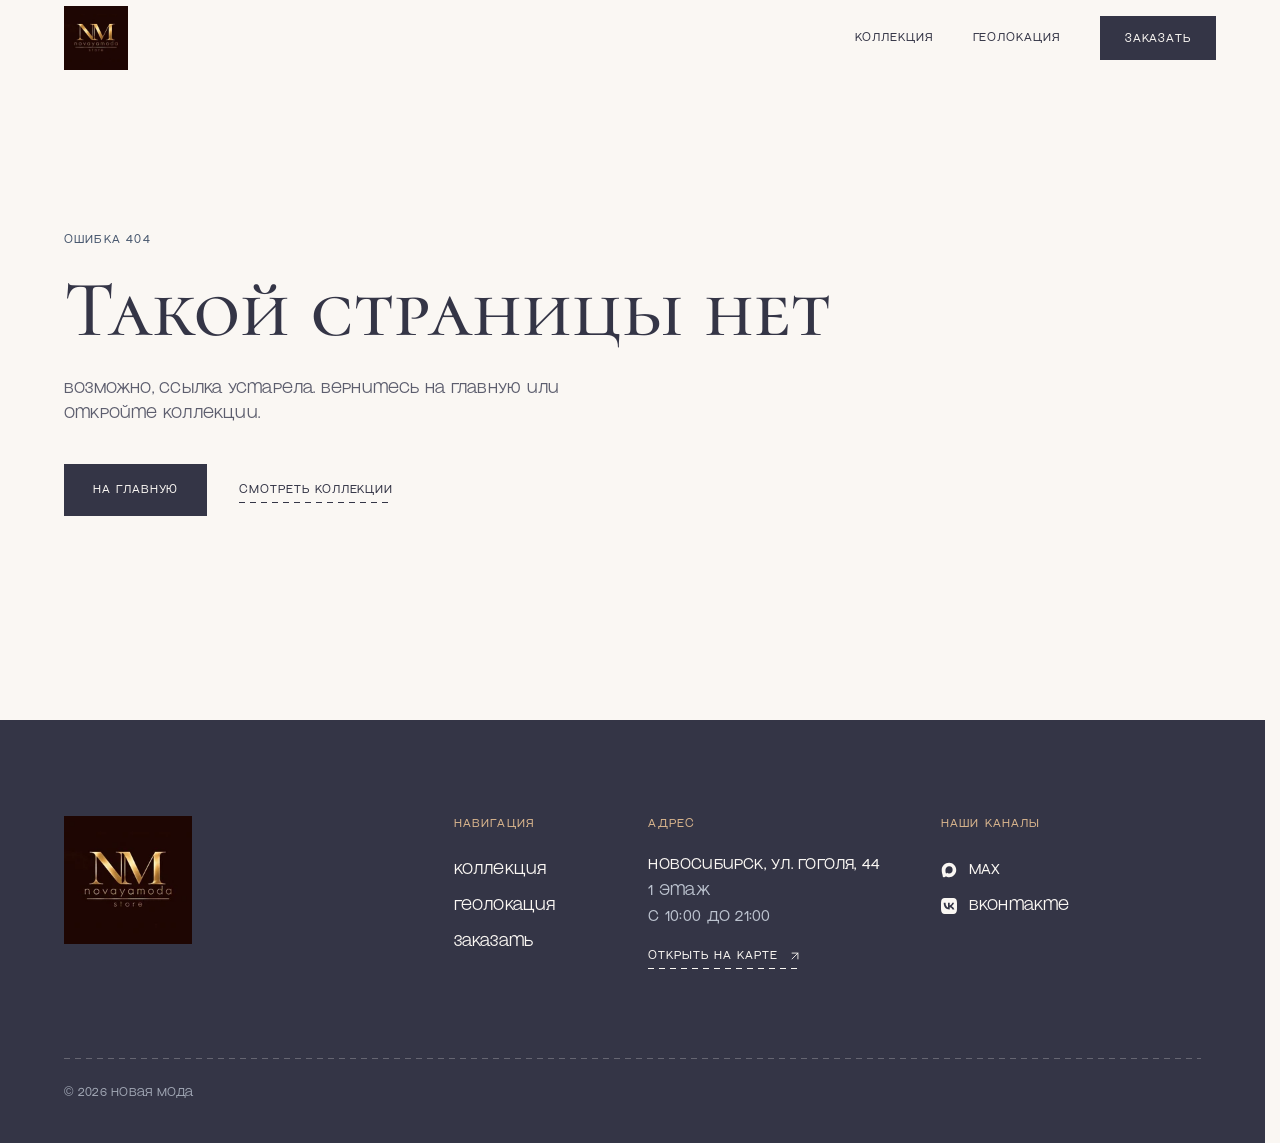
==== commit e4906173: "Логотип Co-Authored-By: Claude Opus 5.5 <noreply@anthropic.com>" ====
--- a/index.html
+++ b/index.html
@@ -12,7 +12,7 @@
     />
     <meta name="theme-color" content="#FAF7F3" />
     <meta name="format-detection" content="telephone=no" />
-    <!-- The NM monogram (npm run logo); 192 px, since search engines take icons sized in multiples of 48. -->
+    <!-- The store's logo (npm run logo); 192 px, since search engines take icons sized in multiples of 48. -->
     <link rel="icon" type="image/png" sizes="192x192" href="/favicon.png" />
     <link rel="apple-touch-icon" href="/apple-touch-icon.png" />
 
@@ -24,8 +24,8 @@
     <meta property="og:image:width" content="1200" />
     <meta property="og:image:height" content="630" />
     <meta name="twitter:card" content="summary_large_image" />
-    <script type="module" crossorigin src="/assets/index-C5eFEOpt.js"></script>
-    <link rel="stylesheet" crossorigin href="/assets/index-DcnLNBa0.css">
+    <script type="module" crossorigin src="/assets/index-FOlUrOok.js"></script>
+    <link rel="stylesheet" crossorigin href="/assets/index-CaV-BD-x.css">
     <meta property="og:image" content="https://novayamodastore.ru/og-image.jpg">
     <script type="application/ld+json">{
   "@context": "https://schema.org",
--- a/assets/index-CaV-BD-x.css
+++ b/assets/index-CaV-BD-x.css
@@ -0,0 +1 @@
+@font-face{font-family:Cormorant Unicase;font-style:normal;font-display:swap;font-weight:500;src:url(/assets/cormorant-unicase-cyrillic-500-normal--D8t5B90.woff2)format("woff2"),url(/assets/cormorant-unicase-cyrillic-500-normal-Ck2YP7ST.woff)format("woff")}@font-face{font-family:Cormorant Unicase;font-style:normal;font-display:swap;font-weight:500;src:url(/assets/cormorant-unicase-latin-500-normal-Bvf1RDYl.woff2)format("woff2"),url(/assets/cormorant-unicase-latin-500-normal-BjJuFmjp.woff)format("woff")}@font-face{font-family:Cormorant Unicase;font-style:normal;font-display:swap;font-weight:600;src:url(/assets/cormorant-unicase-cyrillic-600-normal-B02XcdYV.woff2)format("woff2"),url(/assets/cormorant-unicase-cyrillic-600-normal-C6Xhy6bp.woff)format("woff")}@font-face{font-family:Cormorant Unicase;font-style:normal;font-display:swap;font-weight:600;src:url(/assets/cormorant-unicase-latin-600-normal-CN4Cw7bm.woff2)format("woff2"),url(/assets/cormorant-unicase-latin-600-normal-D0jtIXCX.woff)format("woff")}@layer properties{@supports (((-webkit-hyphens:none)) and (not (margin-trim:inline))) or ((-moz-orient:inline) and (not (color:rgb(from red r g b)))){*,:before,:after,::backdrop{--tw-translate-x:0;--tw-translate-y:0;--tw-translate-z:0;--tw-scroll-snap-strictness:proximity;--tw-border-style:solid;--tw-gradient-position:initial;--tw-gradient-from:#0000;--tw-gradient-via:#0000;--tw-gradient-to:#0000;--tw-gradient-stops:initial;--tw-gradient-via-stops:initial;--tw-gradient-from-position:0%;--tw-gradient-via-position:50%;--tw-gradient-to-position:100%;--tw-leading:initial;--tw-shadow:0 0 #0000;--tw-shadow-color:initial;--tw-shadow-alpha:100%;--tw-inset-shadow:0 0 #0000;--tw-inset-shadow-color:initial;--tw-inset-shadow-alpha:100%;--tw-ring-color:initial;--tw-ring-shadow:0 0 #0000;--tw-inset-ring-color:initial;--tw-inset-ring-shadow:0 0 #0000;--tw-ring-inset:initial;--tw-ring-offset-width:0px;--tw-ring-offset-color:#fff;--tw-ring-offset-shadow:0 0 #0000;--tw-outline-style:solid;--tw-blur:initial;--tw-brightness:initial;--tw-contrast:initial;--tw-grayscale:initial;--tw-hue-rotate:initial;--tw-invert:initial;--tw-opacity:initial;--tw-saturate:initial;--tw-sepia:initial;--tw-drop-shadow:initial;--tw-drop-shadow-color:initial;--tw-drop-shadow-alpha:100%;--tw-drop-shadow-size:initial;--tw-backdrop-blur:initial;--tw-backdrop-brightness:initial;--tw-backdrop-contrast:initial;--tw-backdrop-grayscale:initial;--tw-backdrop-hue-rotate:initial;--tw-backdrop-invert:initial;--tw-backdrop-opacity:initial;--tw-backdrop-saturate:initial;--tw-backdrop-sepia:initial;--tw-duration:initial;--tw-ease:initial}}}@layer theme{:root,:host{--font-sans:"Gothic 60", "Helvetica Neue", Arial, sans-serif;--font-mono:ui-monospace, SFMono-Regular, Menlo, Monaco, Consolas, "Liberation Mono", "Courier New", monospace;--spacing:.25rem;--leading-snug:1.375;--leading-relaxed:1.625;--ease-in-out:cubic-bezier(.4, 0, .2, 1);--blur-sm:8px;--default-transition-duration:.15s;--default-transition-timing-function:cubic-bezier(.4, 0, .2, 1);--default-font-family:var(--font-sans);--default-mono-font-family:var(--font-mono);--color-paper:#faf7f3;--color-linen:#f2e9df;--color-beige:#e9dccf;--color-sand:#d9b58d;--color-rain:#46566d;--color-ink:#343546;--color-ink-soft:#5d5e6e;--color-mist:#bcc3cf;--font-display:"Cormorant Unicase", "Times New Roman", serif;--ease-soft:cubic-bezier(.22, .61, .36, 1)}}@layer base{*,:after,:before,::backdrop{box-sizing:border-box;border:0 solid;margin:0;padding:0}::file-selector-button{box-sizing:border-box;border:0 solid;margin:0;padding:0}html,:host{-webkit-text-size-adjust:100%;tab-size:4;line-height:1.5;font-family:var(--default-font-family,-apple-system, BlinkMacSystemFont, "Segoe UI", Roboto, "Helvetica Neue", "Noto Sans", Arial, sans-serif, "Apple Color Emoji", "Segoe UI Emoji", "Segoe UI Symbol", "Noto Color Emoji");font-feature-settings:var(--default-font-feature-settings,normal);font-variation-settings:var(--default-font-variation-settings,normal);-webkit-tap-highlight-color:transparent}hr{height:0;color:inherit;border-top-width:1px}abbr:where([title]){-webkit-text-decoration:underline dotted;text-decoration:underline dotted}h1,h2,h3,h4,h5,h6{font-size:inherit;font-weight:inherit}a{color:inherit;-webkit-text-decoration:inherit;-webkit-text-decoration:inherit;-webkit-text-decoration:inherit;-webkit-text-decoration:inherit;text-decoration:inherit}b,strong{font-weight:bolder}code,kbd,samp,pre{font-family:var(--default-mono-font-family,ui-monospace, SFMono-Regular, Menlo, Monaco, Consolas, "Liberation Mono", "Courier New", monospace);font-feature-settings:var(--default-mono-font-feature-settings,normal);font-variation-settings:var(--default-mono-font-variation-settings,normal);font-size:1em}small{font-size:80%}sub,sup{vertical-align:baseline;font-size:75%;line-height:0;position:relative}sub{bottom:-.25em}sup{top:-.5em}table{text-indent:0;border-color:inherit;border-collapse:collapse}:-moz-focusring:where(:not(iframe)){outline:auto}progress{vertical-align:baseline}summary{display:list-item}ol,ul,menu{list-style:none}img,svg,video,canvas,audio,iframe,embed,object{vertical-align:middle;display:block}img,video{max-width:100%;height:auto}button,input,select,optgroup,textarea{font:inherit;font-feature-settings:inherit;font-variation-settings:inherit;letter-spacing:inherit;color:inherit;opacity:1;background-color:#0000;border-radius:0}::file-selector-button{font:inherit;font-feature-settings:inherit;font-variation-settings:inherit;letter-spacing:inherit;color:inherit;opacity:1;background-color:#0000;border-radius:0}:where(select:is([multiple],[size])) optgroup{font-weight:bolder}:where(select:is([multiple],[size])) optgroup option{padding-inline-start:20px}::file-selector-button{margin-inline-end:4px}::placeholder{opacity:1}@supports (not ((-webkit-appearance:-apple-pay-button))) or (contain-intrinsic-size:1px){::placeholder{color:currentColor}@supports (color:color-mix(in lab, red, red)){::placeholder{color:color-mix(in oklab, currentcolor 50%, transparent)}}}textarea{resize:vertical}::-webkit-search-decoration{-webkit-appearance:none}::-webkit-date-and-time-value{min-height:1lh;text-align:inherit}::-webkit-datetime-edit{display:inline-flex}::-webkit-datetime-edit-fields-wrapper{padding:0}::-webkit-datetime-edit{padding-block:0}::-webkit-datetime-edit-year-field{padding-block:0}::-webkit-datetime-edit-month-field{padding-block:0}::-webkit-datetime-edit-day-field{padding-block:0}::-webkit-datetime-edit-hour-field{padding-block:0}::-webkit-datetime-edit-minute-field{padding-block:0}::-webkit-datetime-edit-second-field{padding-block:0}::-webkit-datetime-edit-millisecond-field{padding-block:0}::-webkit-datetime-edit-meridiem-field{padding-block:0}::-webkit-calendar-picker-indicator{line-height:1}:-moz-ui-invalid{box-shadow:none}button,input:where([type=button],[type=reset],[type=submit]){appearance:button}::file-selector-button{appearance:button}::-webkit-inner-spin-button{height:auto}::-webkit-outer-spin-button{height:auto}[hidden]:where(:not([hidden=until-found])){display:none!important}html{scroll-behavior:smooth;scrollbar-gutter:stable;-webkit-text-size-adjust:100%}html:has(dialog[open]){overflow:hidden}html{transition:background-color .45s var(--ease-soft)}html:has(dialog.sheet-contact[open]){background-color:#97969d}body{background-color:var(--color-paper);color:var(--color-ink);font-family:var(--font-sans);letter-spacing:.012em;word-spacing:.14em;font-size-adjust:.625;font-synthesis:none;-webkit-font-smoothing:antialiased;-moz-osx-font-smoothing:grayscale;text-rendering:optimizelegibility;font-size:1rem;line-height:1.55}::selection{background-color:var(--color-sand);color:var(--color-ink)}:focus-visible{outline:2px solid var(--focus-ring);outline-offset:3px}[id]{scroll-margin-top:var(--header-height)}@media (prefers-reduced-motion:reduce){html{scroll-behavior:auto}*,:before,:after{transition-duration:.01ms!important;animation-duration:.01ms!important;animation-iteration-count:1!important}}}@layer components{.shell{width:100%;max-width:96rem;padding-inline:var(--gutter);margin-inline:auto}.on-dark{--focus-ring:var(--color-sand)}.eyebrow{font-size-adjust:none;letter-spacing:.1em;text-transform:uppercase;font-size:.7143rem;font-weight:400;line-height:1.4}.display,.font-display{font-size-adjust:.4}.font-display{font-weight:600}.display{font-family:var(--font-display);letter-spacing:0;text-wrap:balance;font-weight:500;line-height:1.1}.display em{font-style:normal}.prose-text{text-wrap:pretty;max-width:34rem;font-size:1rem;line-height:1.6}.stitch{background-image:var(--stitch);height:1px}.link-stitch{font-size-adjust:none;letter-spacing:.08em;text-transform:uppercase;background-image:linear-gradient(90deg,currentColor 0 6px,#0000 6px 11px);background-position:0 calc(50% + .8rem);background-repeat:repeat-x;background-size:11px 1px;align-items:center;gap:.625rem;min-height:2.75rem;font-size:.7143rem;font-weight:400;display:inline-flex}.link-stitch>svg{transition:transform .5s var(--ease-soft);flex:none}@keyframes stitch-run{to{background-position-x:11px}}@media (hover:hover){.link-stitch:hover,.group:hover .link-stitch{animation:.55s linear infinite stitch-run}.link-stitch:hover>svg,.group:hover .link-stitch>svg{transform:translate(3px)}.link-stitch:hover>svg.is-external,.group:hover .link-stitch>svg.is-external{transform:translate(2px,-2px)}}.btn{font-size-adjust:none;letter-spacing:.08em;text-align:center;text-transform:uppercase;cursor:pointer;min-height:3.25rem;transition:background-color .4s var(--ease-soft), border-color .4s var(--ease-soft), color .4s var(--ease-soft);border:1px solid #0000;justify-content:center;align-items:center;gap:.75rem;padding:calc(.75rem + 1px) 1.75rem calc(.75rem - 1px);font-size:.7143rem;font-weight:400;line-height:1.3;display:inline-flex}.btn>svg{transition:transform .5s var(--ease-soft);flex:none}.btn:hover>svg{transform:translate(3px)}.btn-ink{background-color:var(--color-ink);color:var(--color-paper)}.btn-ink:hover{background-color:var(--color-rain)}.btn-paper{background-color:var(--color-paper);color:var(--color-ink)}.btn-paper:hover{background-color:var(--color-sand)}.btn-outline{color:var(--color-ink);border-color:#34354659}.btn-outline:hover{border-color:var(--color-ink);background-color:var(--color-ink);color:var(--color-paper)}.skip-link{z-index:60;background-color:var(--color-ink);color:var(--color-paper);padding:.75rem 1.25rem;font-size:.8rem;position:fixed;top:.75rem;left:.75rem;transform:translateY(-200%)}.skip-link:focus-visible{transform:none}.label-card{background-color:var(--color-paper);position:relative}.label-card:before,.label-card:after{content:"";color:#3435464d;background-image:var(--stitch-vertical);width:1px;position:absolute;top:.875rem;bottom:.875rem}.label-card:before{left:.875rem}.label-card:after{right:.875rem}.photo-zoom{transition:transform 1.4s var(--ease-soft)}@media (hover:hover){.group:hover .photo-zoom{transform:scale(1.045)}}.scroller{scrollbar-width:none;-webkit-overflow-scrolling:touch}.scroller::-webkit-scrollbar{display:none}.sheet{color:var(--color-ink);opacity:0;transition:opacity .45s var(--ease-soft), transform .45s var(--ease-soft), overlay .45s allow-discrete, display .45s allow-discrete;background:0 0;border:0;margin:auto;padding:0;position:fixed;inset:0;overflow:visible;transform:translateY(1.25rem)}.sheet[open]{opacity:1;transform:none}@starting-style{.sheet[open]{opacity:0;transform:translateY(1.25rem)}}.sheet::backdrop{transition:background-color .45s var(--ease-soft), overlay .45s allow-discrete, display .45s allow-discrete;background-color:#34354600}.sheet[open]::backdrop{background-color:#34354680}@starting-style{.sheet[open]::backdrop{background-color:#34354600}}.sheet-contact{width:100%;max-width:100%;max-height:none;margin:auto 0 0}@media (width>=40rem){.sheet-contact{width:min(44rem,100% - 3rem);margin:auto}}.sheet-menu{width:100%;max-width:100%;height:100%;max-height:100%;margin:0;transform:none}@starting-style{.sheet-menu[open]{transform:none}}.nav-link{font-size-adjust:none;letter-spacing:.08em;text-transform:uppercase;background-image:var(--stitch);min-height:2.75rem;transition:background-size .6s var(--ease-soft);background-position:0 calc(50% + .75rem);background-repeat:no-repeat;background-size:0 1px;align-items:center;font-size:.7143rem;font-weight:400;display:inline-flex}.nav-link:hover{background-size:100% 1px}.pile-progress{transform-origin:0;animation:pile-progress var(--pile-interval) linear forwards}@keyframes pile-progress{0%{transform:scaleX(0)}}.nav-route{background-image:none;position:relative}.route-mark{pointer-events:none;width:6.25rem;height:1rem;position:absolute;top:calc(50% + .375rem);left:0;overflow:visible}.route-reveal{stroke-dasharray:1;stroke-dashoffset:1px;transition:stroke-dashoffset .5s var(--ease-soft) .1s}.route-cross{color:var(--color-rain)}.route-cross-reveal{stroke-dasharray:1;stroke-dashoffset:1px;transition:stroke-dashoffset .12s ease-out}@keyframes route-run{to{stroke-dashoffset:-11px}}.nav-route:focus-visible .route-reveal{stroke-dashoffset:0;transition:stroke-dashoffset .9s cubic-bezier(.45,0,.25,1)}.nav-route:focus-visible .route-cross-reveal{stroke-dashoffset:0;transition:stroke-dashoffset .18s ease-out .75s}.nav-route:focus-visible .route-cross-reveal.is-late{transition-delay:.93s}@media (hover:hover){.nav-route:hover .route-reveal{stroke-dashoffset:0;transition:stroke-dashoffset .9s cubic-bezier(.45,0,.25,1)}.nav-route:hover .route-path{animation:.55s linear infinite route-run}.nav-route:hover .route-cross-reveal{stroke-dashoffset:0;transition:stroke-dashoffset .18s ease-out .75s}.nav-route:hover .route-cross-reveal.is-late{transition-delay:.93s}}}@layer utilities{.pointer-events-none{pointer-events:none}.invisible{visibility:hidden}.visible{visibility:visible}.sr-only{clip-path:inset(50%);white-space:nowrap;border-width:0;width:1px;height:1px;margin:-1px;padding:0;position:absolute;overflow:hidden}.absolute{position:absolute}.fixed{position:fixed}.relative{position:relative}.inset-0{inset:0}.inset-x-0{inset-inline:0}.top-0{top:0}.top-1\/2{top:50%}.top-3{top:calc(var(--spacing) * 3)}.-right-12{right:calc(var(--spacing) * -12)}.right-3{right:calc(var(--spacing) * 3)}.bottom-0{bottom:0}.-left-12{left:calc(var(--spacing) * -12)}.z-40{z-index:40}.col-span-2{grid-column:span 2/span 2}.row-start-2{grid-row-start:2}.mx-auto{margin-inline:auto}.-my-2{margin-block:calc(var(--spacing) * -2)}.mt-1{margin-top:var(--spacing)}.mt-2{margin-top:calc(var(--spacing) * 2)}.mt-2\.5{margin-top:calc(var(--spacing) * 2.5)}.mt-3{margin-top:calc(var(--spacing) * 3)}.mt-5{margin-top:calc(var(--spacing) * 5)}.mt-6{margin-top:calc(var(--spacing) * 6)}.mt-7{margin-top:calc(var(--spacing) * 7)}.mt-8{margin-top:calc(var(--spacing) * 8)}.mt-9{margin-top:calc(var(--spacing) * 9)}.mt-10{margin-top:calc(var(--spacing) * 10)}.mt-12{margin-top:calc(var(--spacing) * 12)}.mt-14{margin-top:calc(var(--spacing) * 14)}.-mr-2\.5{margin-right:calc(var(--spacing) * -2.5)}.-mr-3{margin-right:calc(var(--spacing) * -3)}.mb-5{margin-bottom:calc(var(--spacing) * 5)}.-ml-2\.5{margin-left:calc(var(--spacing) * -2.5)}.ml-auto{margin-left:auto}.block{display:block}.flex{display:flex}.grid{display:grid}.hidden{display:none}.inline-block{display:inline-block}.inline-flex{display:inline-flex}.table{display:table}.aspect-\[3\/4\]{aspect-ratio:3/4}.aspect-\[4\/5\]{aspect-ratio:4/5}.aspect-\[5\/6\]{aspect-ratio:5/6}.aspect-square{aspect-ratio:1}.size-4{width:calc(var(--spacing) * 4);height:calc(var(--spacing) * 4)}.size-5{width:calc(var(--spacing) * 5);height:calc(var(--spacing) * 5)}.size-7{width:calc(var(--spacing) * 7);height:calc(var(--spacing) * 7)}.size-10{width:calc(var(--spacing) * 10);height:calc(var(--spacing) * 10)}.size-11{width:calc(var(--spacing) * 11);height:calc(var(--spacing) * 11)}.size-12{width:calc(var(--spacing) * 12);height:calc(var(--spacing) * 12)}.size-28{width:calc(var(--spacing) * 28);height:calc(var(--spacing) * 28)}.h-\(--header-height\){height:var(--header-height)}.h-0\.5{height:calc(var(--spacing) * .5)}.h-12{height:calc(var(--spacing) * 12)}.h-\[46svh\]{height:46svh}.h-full{height:100%}.h-px{height:1px}.max-h-\[92dvh\]{max-height:92dvh}.min-h-9{min-height:calc(var(--spacing) * 9)}.min-h-11{min-height:calc(var(--spacing) * 11)}.min-h-12{min-height:calc(var(--spacing) * 12)}.min-h-\[18rem\]{min-height:18rem}.min-h-\[80svh\]{min-height:80svh}.w-6{width:calc(var(--spacing) * 6)}.w-10{width:calc(var(--spacing) * 10)}.w-\[42vw\]{width:42vw}.w-\[68\%\]{width:68%}.w-\[74vw\]{width:74vw}.w-full{width:100%}.max-w-\[13rem\]{max-width:13rem}.max-w-\[16rem\]{max-width:16rem}.max-w-\[20rem\]{max-width:20rem}.max-w-\[21rem\]{max-width:21rem}.max-w-\[24rem\]{max-width:24rem}.max-w-\[27rem\]{max-width:27rem}.max-w-\[32rem\]{max-width:32rem}.max-w-\[40rem\]{max-width:40rem}.flex-1{flex:1}.flex-none{flex:none}.-translate-y-1\/2{--tw-translate-y:calc(calc(1 / 2 * 100%) * -1);translate:var(--tw-translate-x) var(--tw-translate-y)}.cursor-pointer{cursor:pointer}.resize{resize:both}.snap-x{scroll-snap-type:x var(--tw-scroll-snap-strictness)}.snap-mandatory{--tw-scroll-snap-strictness:mandatory}.snap-start{scroll-snap-align:start}.scroll-px-\(--gutter\){scroll-padding-inline:var(--gutter)}.grid-cols-2{grid-template-columns:repeat(2,minmax(0,1fr))}.flex-col{flex-direction:column}.flex-wrap{flex-wrap:wrap}.place-content-center{place-content:center}.place-items-center{place-items:center}.items-center{align-items:center}.items-end{align-items:flex-end}.justify-between{justify-content:space-between}.justify-center{justify-content:center}.gap-2{gap:calc(var(--spacing) * 2)}.gap-3{gap:calc(var(--spacing) * 3)}.gap-3\.5{gap:calc(var(--spacing) * 3.5)}.gap-4{gap:calc(var(--spacing) * 4)}.gap-5{gap:calc(var(--spacing) * 5)}.gap-6{gap:calc(var(--spacing) * 6)}.gap-8{gap:calc(var(--spacing) * 8)}.gap-\[7px\]{gap:7px}.gap-x-8{column-gap:calc(var(--spacing) * 8)}.gap-y-2{row-gap:calc(var(--spacing) * 2)}.gap-y-3{row-gap:calc(var(--spacing) * 3)}.gap-y-9{row-gap:calc(var(--spacing) * 9)}.gap-y-12{row-gap:calc(var(--spacing) * 12)}.gap-y-20{row-gap:calc(var(--spacing) * 20)}.overflow-hidden{overflow:hidden}.overflow-x-auto{overflow-x:auto}.overflow-y-auto{overflow-y:auto}.overscroll-contain{overscroll-behavior:contain}.border{border-style:var(--tw-border-style);border-width:1px}.border-0{border-style:var(--tw-border-style);border-width:0}.border-t{border-top-style:var(--tw-border-style);border-top-width:1px}.border-ink\/12{border-color:#3435461f}@supports (color:color-mix(in lab, red, red)){.border-ink\/12{border-color:color-mix(in oklab, var(--color-ink) 12%, transparent)}}.border-ink\/20{border-color:#34354633}@supports (color:color-mix(in lab, red, red)){.border-ink\/20{border-color:color-mix(in oklab, var(--color-ink) 20%, transparent)}}.bg-beige{background-color:var(--color-beige)}.bg-current{background-color:currentColor}.bg-ink{background-color:var(--color-ink)}.bg-linen{background-color:var(--color-linen)}.bg-paper{background-color:var(--color-paper)}.bg-paper\/20{background-color:#faf7f333}@supports (color:color-mix(in lab, red, red)){.bg-paper\/20{background-color:color-mix(in oklab, var(--color-paper) 20%, transparent)}}.bg-paper\/60{background-color:#faf7f399}@supports (color:color-mix(in lab, red, red)){.bg-paper\/60{background-color:color-mix(in oklab, var(--color-paper) 60%, transparent)}}.bg-paper\/95{background-color:#faf7f3f2}@supports (color:color-mix(in lab, red, red)){.bg-paper\/95{background-color:color-mix(in oklab, var(--color-paper) 95%, transparent)}}.bg-sand{background-color:var(--color-sand)}.bg-transparent{background-color:#0000}.bg-linear-to-t{--tw-gradient-position:to top}@supports (background-image:linear-gradient(in lab, red, red)){.bg-linear-to-t{--tw-gradient-position:to top in oklab}}.bg-linear-to-t{background-image:linear-gradient(var(--tw-gradient-stops))}.from-ink\/90{--tw-gradient-from:#343546e6}@supports (color:color-mix(in lab, red, red)){.from-ink\/90{--tw-gradient-from:color-mix(in oklab, var(--color-ink) 90%, transparent)}}.from-ink\/90{--tw-gradient-stops:var(--tw-gradient-via-stops,var(--tw-gradient-position), var(--tw-gradient-from) var(--tw-gradient-from-position), var(--tw-gradient-to) var(--tw-gradient-to-position))}.from-4\%{--tw-gradient-from-position:4%}.via-ink\/45{--tw-gradient-via:#34354673}@supports (color:color-mix(in lab, red, red)){.via-ink\/45{--tw-gradient-via:color-mix(in oklab, var(--color-ink) 45%, transparent)}}.via-ink\/45{--tw-gradient-via-stops:var(--tw-gradient-position), var(--tw-gradient-from) var(--tw-gradient-from-position), var(--tw-gradient-via) var(--tw-gradient-via-position), var(--tw-gradient-to) var(--tw-gradient-to-position);--tw-gradient-stops:var(--tw-gradient-via-stops)}.via-30\%{--tw-gradient-via-position:30%}.to-transparent{--tw-gradient-to:transparent;--tw-gradient-stops:var(--tw-gradient-via-stops,var(--tw-gradient-position), var(--tw-gradient-from) var(--tw-gradient-from-position), var(--tw-gradient-to) var(--tw-gradient-to-position))}.to-62\%{--tw-gradient-to-position:62%}.object-cover{object-fit:cover}.p-2{padding:calc(var(--spacing) * 2)}.p-6{padding:calc(var(--spacing) * 6)}.p-8{padding:calc(var(--spacing) * 8)}.px-\(--gutter\){padding-inline:var(--gutter)}.px-1\.5{padding-inline:calc(var(--spacing) * 1.5)}.px-3{padding-inline:calc(var(--spacing) * 3)}.px-4{padding-inline:calc(var(--spacing) * 4)}.px-5{padding-inline:calc(var(--spacing) * 5)}.px-6{padding-inline:calc(var(--spacing) * 6)}.px-\[3px\]{padding-inline:3px}.py-2{padding-block:calc(var(--spacing) * 2)}.py-4{padding-block:calc(var(--spacing) * 4)}.py-5{padding-block:calc(var(--spacing) * 5)}.py-10{padding-block:calc(var(--spacing) * 10)}.py-16{padding-block:calc(var(--spacing) * 16)}.py-\[clamp\(4\.5rem\,9vw\,8\.5rem\)\]{padding-block:clamp(4.5rem,9vw,8.5rem)}.py-\[clamp\(4\.5rem\,10vw\,9\.5rem\)\]{padding-block:clamp(4.5rem,10vw,9.5rem)}.py-\[clamp\(5rem\,10vw\,9\.5rem\)\]{padding-block:clamp(5rem,10vw,9.5rem)}.pt-\(--header-height\){padding-top:var(--header-height)}.pt-0\.5{padding-top:calc(var(--spacing) * .5)}.pt-6{padding-top:calc(var(--spacing) * 6)}.pt-8{padding-top:calc(var(--spacing) * 8)}.pt-9{padding-top:calc(var(--spacing) * 9)}.pt-16{padding-top:calc(var(--spacing) * 16)}.pt-\[calc\(var\(--header-height\)\+3rem\)\]{padding-top:calc(var(--header-height) + 3rem)}.pt-\[calc\(var\(--header-height\)\+clamp\(2\.5rem\,7vw\,6\.5rem\)\)\]{padding-top:calc(var(--header-height) + clamp(2.5rem, 7vw, 6.5rem))}.pr-16{padding-right:calc(var(--spacing) * 16)}.pb-6{padding-bottom:calc(var(--spacing) * 6)}.pb-9{padding-bottom:calc(var(--spacing) * 9)}.pb-10{padding-bottom:calc(var(--spacing) * 10)}.pb-12{padding-bottom:calc(var(--spacing) * 12)}.pb-24{padding-bottom:calc(var(--spacing) * 24)}.pb-\[clamp\(4\.5rem\,9vw\,8\.5rem\)\]{padding-bottom:clamp(4.5rem,9vw,8.5rem)}.pb-\[max\(1\.75rem\,env\(safe-area-inset-bottom\)\)\]{padding-bottom:max(1.75rem, env(safe-area-inset-bottom))}.pb-\[max\(2rem\,env\(safe-area-inset-bottom\)\)\]{padding-bottom:max(2rem, env(safe-area-inset-bottom))}.text-center{text-align:center}.text-left{text-align:left}.font-display{font-family:var(--font-display)}.text-\[0\.8rem\]{font-size:.8rem}.text-\[1\.5rem\]{font-size:1.5rem}.text-\[1\.75rem\]{font-size:1.75rem}.text-\[1\.375rem\]{font-size:1.375rem}.text-\[1\.625rem\]{font-size:1.625rem}.text-\[2\.25rem\]{font-size:2.25rem}.text-\[clamp\(1\.5rem\,2\.3vw\,2\.125rem\)\]{font-size:clamp(1.5rem,2.3vw,2.125rem)}.text-\[clamp\(1\.75rem\,2\.8vw\,2\.625rem\)\]{font-size:clamp(1.75rem,2.8vw,2.625rem)}.text-\[clamp\(2\.25rem\,6\.2vw\,5\.5rem\)\]{font-size:clamp(2.25rem,6.2vw,5.5rem)}.text-\[clamp\(2\.25rem\,6vw\,5rem\)\]{font-size:clamp(2.25rem,6vw,5rem)}.text-\[clamp\(2\.25rem\,10\.5vw\,3rem\)\]{font-size:clamp(2.25rem,10.5vw,3rem)}.text-\[clamp\(2\.125rem\,4\.8vw\,4\.25rem\)\]{font-size:clamp(2.125rem,4.8vw,4.25rem)}.text-\[clamp\(2rem\,3\.6vw\,3\.25rem\)\]{font-size:clamp(2rem,3.6vw,3.25rem)}.text-\[clamp\(2rem\,4\.8vw\,4\.25rem\)\]{font-size:clamp(2rem,4.8vw,4.25rem)}.text-\[clamp\(2rem\,10\.5vw\,3\.25rem\)\]{font-size:clamp(2rem,10.5vw,3.25rem)}.leading-\[1\.1\]{--tw-leading:1.1;line-height:1.1}.leading-\[1\.2\]{--tw-leading:1.2;line-height:1.2}.leading-\[1\.65\]{--tw-leading:1.65;line-height:1.65}.leading-none{--tw-leading:1;line-height:1}.leading-relaxed{--tw-leading:var(--leading-relaxed);line-height:var(--leading-relaxed)}.leading-snug{--tw-leading:var(--leading-snug);line-height:var(--leading-snug)}.\[overflow-wrap\:anywhere\]{overflow-wrap:anywhere}.whitespace-nowrap{white-space:nowrap}.text-ink{color:var(--color-ink)}.text-ink-soft{color:var(--color-ink-soft)}.text-ink\/35{color:#34354659}@supports (color:color-mix(in lab, red, red)){.text-ink\/35{color:color-mix(in oklab, var(--color-ink) 35%, transparent)}}.text-ink\/55{color:#3435468c}@supports (color:color-mix(in lab, red, red)){.text-ink\/55{color:color-mix(in oklab, var(--color-ink) 55%, transparent)}}.text-ink\/80{color:#343546cc}@supports (color:color-mix(in lab, red, red)){.text-ink\/80{color:color-mix(in oklab, var(--color-ink) 80%, transparent)}}.text-mist{color:var(--color-mist)}.text-mist\/80{color:#bcc3cfcc}@supports (color:color-mix(in lab, red, red)){.text-mist\/80{color:color-mix(in oklab, var(--color-mist) 80%, transparent)}}.text-paper{color:var(--color-paper)}.text-paper\/25{color:#faf7f340}@supports (color:color-mix(in lab, red, red)){.text-paper\/25{color:color-mix(in oklab, var(--color-paper) 25%, transparent)}}.text-paper\/85{color:#faf7f3d9}@supports (color:color-mix(in lab, red, red)){.text-paper\/85{color:color-mix(in oklab, var(--color-paper) 85%, transparent)}}.text-rain{color:var(--color-rain)}.text-sand{color:var(--color-sand)}.not-italic{font-style:normal}.opacity-0{opacity:0}.opacity-100{opacity:1}.shadow{--tw-shadow:0 1px 3px 0 var(--tw-shadow-color,#0000001a), 0 1px 2px -1px var(--tw-shadow-color,#0000001a);box-shadow:var(--tw-inset-shadow), var(--tw-inset-ring-shadow), var(--tw-ring-offset-shadow), var(--tw-ring-shadow), var(--tw-shadow)}.shadow-\[0_1px_0_rgb\(52_53_70\/0\.1\)\]{--tw-shadow:0 1px 0 var(--tw-shadow-color,#3435461a);box-shadow:var(--tw-inset-shadow), var(--tw-inset-ring-shadow), var(--tw-ring-offset-shadow), var(--tw-ring-shadow), var(--tw-shadow)}.shadow-\[0_28px_60px_-24px_rgb\(0_0_0\/0\.55\)\]{--tw-shadow:0 28px 60px -24px var(--tw-shadow-color,#0000008c);box-shadow:var(--tw-inset-shadow), var(--tw-inset-ring-shadow), var(--tw-ring-offset-shadow), var(--tw-ring-shadow), var(--tw-shadow)}.outline{outline-style:var(--tw-outline-style);outline-width:1px}.grayscale-\[0\.35\]{--tw-grayscale:grayscale(.35);filter:var(--tw-blur,) var(--tw-brightness,) var(--tw-contrast,) var(--tw-grayscale,) var(--tw-hue-rotate,) var(--tw-invert,) var(--tw-saturate,) var(--tw-sepia,) var(--tw-drop-shadow,)}.sepia-\[0\.12\]{--tw-sepia:sepia(.12);filter:var(--tw-blur,) var(--tw-brightness,) var(--tw-contrast,) var(--tw-grayscale,) var(--tw-hue-rotate,) var(--tw-invert,) var(--tw-saturate,) var(--tw-sepia,) var(--tw-drop-shadow,)}.backdrop-blur-sm{--tw-backdrop-blur:blur(var(--blur-sm));-webkit-backdrop-filter:var(--tw-backdrop-blur,) var(--tw-backdrop-brightness,) var(--tw-backdrop-contrast,) var(--tw-backdrop-grayscale,) var(--tw-backdrop-hue-rotate,) var(--tw-backdrop-invert,) var(--tw-backdrop-opacity,) var(--tw-backdrop-saturate,) var(--tw-backdrop-sepia,);backdrop-filter:var(--tw-backdrop-blur,) var(--tw-backdrop-brightness,) var(--tw-backdrop-contrast,) var(--tw-backdrop-grayscale,) var(--tw-backdrop-hue-rotate,) var(--tw-backdrop-invert,) var(--tw-backdrop-opacity,) var(--tw-backdrop-saturate,) var(--tw-backdrop-sepia,)}.transition{transition-property:color,background-color,border-color,outline-color,text-decoration-color,fill,stroke,--tw-gradient-from,--tw-gradient-via,--tw-gradient-to,opacity,box-shadow,transform,translate,scale,rotate,filter,-webkit-backdrop-filter,backdrop-filter,display,content-visibility,overlay,pointer-events;transition-timing-function:var(--tw-ease,var(--default-transition-timing-function));transition-duration:var(--tw-duration,var(--default-transition-duration))}.transition-\[background-color\,box-shadow\]{transition-property:background-color,box-shadow;transition-timing-function:var(--tw-ease,var(--default-transition-timing-function));transition-duration:var(--tw-duration,var(--default-transition-duration))}.transition-\[translate\]{transition-property:translate;transition-timing-function:var(--tw-ease,var(--default-transition-timing-function));transition-duration:var(--tw-duration,var(--default-transition-duration))}.transition-colors{transition-property:color,background-color,border-color,outline-color,text-decoration-color,fill,stroke,--tw-gradient-from,--tw-gradient-via,--tw-gradient-to;transition-timing-function:var(--tw-ease,var(--default-transition-timing-function));transition-duration:var(--tw-duration,var(--default-transition-duration))}.transition-opacity{transition-property:opacity;transition-timing-function:var(--tw-ease,var(--default-transition-timing-function));transition-duration:var(--tw-duration,var(--default-transition-duration))}.transition-transform{transition-property:transform,translate,scale,rotate;transition-timing-function:var(--tw-ease,var(--default-transition-timing-function));transition-duration:var(--tw-duration,var(--default-transition-duration))}.duration-300{--tw-duration:.3s;transition-duration:.3s}.duration-500{--tw-duration:.5s;transition-duration:.5s}.duration-\[900ms\]{--tw-duration:.9s;transition-duration:.9s}.ease-in-out{--tw-ease:var(--ease-in-out);transition-timing-function:var(--ease-in-out)}.ease-soft{--tw-ease:var(--ease-soft);transition-timing-function:var(--ease-soft)}.outline-none{--tw-outline-style:none;outline-style:none}@media (hover:hover){.group-hover\:translate-x-0\.5:is(:where(.group):hover *){--tw-translate-x:calc(var(--spacing) * .5);translate:var(--tw-translate-x) var(--tw-translate-y)}.group-hover\:-translate-y-0\.5:is(:where(.group):hover *){--tw-translate-y:calc(var(--spacing) * -.5);translate:var(--tw-translate-x) var(--tw-translate-y)}.group-hover\:text-ink:is(:where(.group):hover *){color:var(--color-ink)}.hover\:border-ink:hover{border-color:var(--color-ink)}.hover\:bg-ink:hover{background-color:var(--color-ink)}.hover\:text-ink:hover{color:var(--color-ink)}.hover\:text-paper:hover{color:var(--color-paper)}.hover\:text-rain:hover{color:var(--color-rain)}.hover\:text-sand:hover{color:var(--color-sand)}}@media (width>=22.5rem){.min-\[22\.5rem\]\:inline-flex{display:inline-flex}.min-\[22\.5rem\]\:grid-cols-3{grid-template-columns:repeat(3,minmax(0,1fr))}}@media (width>=26rem){.xs\:aspect-square{aspect-ratio:1}.xs\:w-auto{width:auto}.xs\:px-7{padding-inline:calc(var(--spacing) * 7)}}@media (width>=40rem){.sm\:top-5{top:calc(var(--spacing) * 5)}.sm\:right-5{right:calc(var(--spacing) * 5)}.sm\:col-span-2{grid-column:span 2/span 2}.sm\:grid-cols-2{grid-template-columns:repeat(2,minmax(0,1fr))}.sm\:grid-cols-\[11\.5rem_1fr\]{grid-template-columns:11.5rem 1fr}.sm\:items-center{align-items:center}.sm\:gap-6{gap:calc(var(--spacing) * 6)}.sm\:px-11{padding-inline:calc(var(--spacing) * 11)}.sm\:pt-11{padding-top:calc(var(--spacing) * 11)}.sm\:pr-20{padding-right:calc(var(--spacing) * 20)}.sm\:pb-8{padding-bottom:calc(var(--spacing) * 8)}.sm\:pb-11{padding-bottom:calc(var(--spacing) * 11)}.sm\:text-\[2\.25rem\]{font-size:2.25rem}}@media (width>=48rem){.md\:col-span-1{grid-column:span 1/span 1}.md\:col-span-3{grid-column:span 3/span 3}.md\:col-span-4{grid-column:span 4/span 4}.md\:col-span-5{grid-column:span 5/span 5}.md\:col-span-6{grid-column:span 6/span 6}.md\:col-span-7{grid-column:span 7/span 7}.md\:col-start-7{grid-column-start:7}.md\:col-start-9{grid-column-start:9}.md\:row-start-auto{grid-row-start:auto}.md\:mx-auto{margin-inline:auto}.md\:mt-6{margin-top:calc(var(--spacing) * 6)}.md\:mt-8{margin-top:calc(var(--spacing) * 8)}.md\:mt-10{margin-top:calc(var(--spacing) * 10)}.md\:mt-12{margin-top:calc(var(--spacing) * 12)}.md\:mt-14{margin-top:calc(var(--spacing) * 14)}.md\:mt-16{margin-top:calc(var(--spacing) * 16)}.md\:mt-20{margin-top:calc(var(--spacing) * 20)}.md\:mt-32{margin-top:calc(var(--spacing) * 32)}.md\:mt-\[0\.625rem\]{margin-top:.625rem}.md\:ml-0{margin-left:0}.md\:block{display:block}.md\:grid{display:grid}.md\:hidden{display:none}.md\:aspect-\[3\/4\]{aspect-ratio:3/4}.md\:aspect-\[4\/5\]{aspect-ratio:4/5}.md\:aspect-\[5\/7\]{aspect-ratio:5/7}.md\:aspect-auto{aspect-ratio:auto}.md\:size-16{width:calc(var(--spacing) * 16);height:calc(var(--spacing) * 16)}.md\:size-32{width:calc(var(--spacing) * 32);height:calc(var(--spacing) * 32)}.md\:h-auto{height:auto}.md\:h-full{height:100%}.md\:h-svh{height:100svh}.md\:max-h-\[68rem\]{max-height:68rem}.md\:min-h-0{min-height:0}.md\:min-h-\[42rem\]{min-height:42rem}.md\:min-h-\[44rem\]{min-height:44rem}.md\:w-\[72\%\]{width:72%}.md\:w-auto{width:auto}.md\:max-w-\[34rem\]{max-width:34rem}.md\:max-w-\[56rem\]{max-width:56rem}.md\:max-w-\[58\%\]{max-width:58%}.md\:max-w-\[96rem\]{max-width:96rem}.md\:max-w-none{max-width:none}.md\:-rotate-1{rotate:-1deg}.md\:-rotate-2{rotate:-2deg}.md\:rotate-\[1\.5deg\]{rotate:1.5deg}.md\:grid-cols-2{grid-template-columns:repeat(2,minmax(0,1fr))}.md\:grid-cols-6{grid-template-columns:repeat(6,minmax(0,1fr))}.md\:grid-cols-12{grid-template-columns:repeat(12,minmax(0,1fr))}.md\:grid-cols-\[1fr_1\.25fr_1fr\]{grid-template-columns:1fr 1.25fr 1fr}.md\:grid-cols-\[6fr_5fr\]{grid-template-columns:6fr 5fr}.md\:grid-cols-\[max-content\]{grid-template-columns:max-content}.md\:flex-col{flex-direction:column}.md\:items-center{align-items:center}.md\:items-start{align-items:flex-start}.md\:items-stretch{align-items:stretch}.md\:justify-between{justify-content:space-between}.md\:justify-start{justify-content:flex-start}.md\:justify-items-start{justify-items:start}.md\:gap-3{gap:calc(var(--spacing) * 3)}.md\:gap-3\.5{gap:calc(var(--spacing) * 3.5)}.md\:gap-6{gap:calc(var(--spacing) * 6)}.md\:gap-x-8{column-gap:calc(var(--spacing) * 8)}.md\:self-center{align-self:center}.md\:justify-self-center{justify-self:center}.md\:overflow-visible{overflow:visible}.md\:p-2\.5{padding:calc(var(--spacing) * 2.5)}.md\:p-4{padding:calc(var(--spacing) * 4)}.md\:px-\[clamp\(2rem\,4vw\,4\.5rem\)\]{padding-inline:clamp(2rem,4vw,4.5rem)}.md\:py-10{padding-block:calc(var(--spacing) * 10)}.md\:py-24{padding-block:calc(var(--spacing) * 24)}.md\:pt-24{padding-top:calc(var(--spacing) * 24)}.md\:pb-11{padding-bottom:calc(var(--spacing) * 11)}.md\:text-center{text-align:center}.md\:text-\[clamp\(1\.25rem\,2\.4vw\,2rem\)\]{font-size:clamp(1.25rem,2.4vw,2rem)}.md\:text-\[clamp\(2rem\,3\.4vw\,3\.5rem\)\]{font-size:clamp(2rem,3.4vw,3.5rem)}.md\:shadow-\[0_24px_50px_-22px_rgb\(0_0_0\/0\.6\)\]{--tw-shadow:0 24px 50px -22px var(--tw-shadow-color,#0009);box-shadow:var(--tw-inset-shadow), var(--tw-inset-ring-shadow), var(--tw-ring-offset-shadow), var(--tw-ring-shadow), var(--tw-shadow)}.md\:will-change-transform{will-change:transform}@media (hover:hover){.md\:hover\:-translate-y-1:hover{--tw-translate-y:calc(var(--spacing) * -1);translate:var(--tw-translate-x) var(--tw-translate-y)}}}@media (width>=64rem){.lg\:-right-16{right:calc(var(--spacing) * -16)}.lg\:-left-16{left:calc(var(--spacing) * -16)}.lg\:col-span-2{grid-column:span 2/span 2}.lg\:col-span-3{grid-column:span 3/span 3}.lg\:col-span-4{grid-column:span 4/span 4}.lg\:col-span-5{grid-column:span 5/span 5}.lg\:col-span-7{grid-column:span 7/span 7}.lg\:col-start-6{grid-column-start:6}.lg\:aspect-\[4\/3\]{aspect-ratio:4/3}.lg\:min-h-\[52rem\]{min-height:52rem}.lg\:w-\[68\%\]{width:68%}.lg\:grid-cols-12{grid-template-columns:repeat(12,minmax(0,1fr))}.lg\:grid-cols-\[7fr_5fr\]{grid-template-columns:7fr 5fr}.lg\:gap-8{gap:calc(var(--spacing) * 8)}.lg\:gap-10{gap:calc(var(--spacing) * 10)}.lg\:p-9{padding:calc(var(--spacing) * 9)}.lg\:pl-\[clamp\(3rem\,7vw\,7rem\)\]{padding-left:clamp(3rem,7vw,7rem)}.lg\:text-\[2\.875rem\]{font-size:2.875rem}}}@font-face{font-family:"Gothic 60";src:url(/assets/Gothic60-Regular-uhtvrADZ.woff2)format("woff2"),url(/assets/Gothic60-Regular-DU9lHF-Q.otf)format("opentype");font-weight:400;font-style:normal;font-display:swap}:root{--header-height:4rem;--gutter:clamp(1.25rem, 5vw, 4.5rem);--focus-ring:var(--color-rain);--stitch:repeating-linear-gradient(90deg, currentColor 0 6px, transparent 6px 11px);--pile-interval:5s;--stitch-vertical:repeating-linear-gradient(180deg, currentColor 0 6px, transparent 6px 11px)}@media (width>=48rem){:root{--header-height:4.75rem}}@property --tw-translate-x{syntax:"*";inherits:false;initial-value:0}@property --tw-translate-y{syntax:"*";inherits:false;initial-value:0}@property --tw-translate-z{syntax:"*";inherits:false;initial-value:0}@property --tw-scroll-snap-strictness{syntax:"*";inherits:false;initial-value:proximity}@property --tw-border-style{syntax:"*";inherits:false;initial-value:solid}@property --tw-gradient-position{syntax:"*";inherits:false}@property --tw-gradient-from{syntax:"<color>";inherits:false;initial-value:#0000}@property --tw-gradient-via{syntax:"<color>";inherits:false;initial-value:#0000}@property --tw-gradient-to{syntax:"<color>";inherits:false;initial-value:#0000}@property --tw-gradient-stops{syntax:"*";inherits:false}@property --tw-gradient-via-stops{syntax:"*";inherits:false}@property --tw-gradient-from-position{syntax:"<length-percentage>";inherits:false;initial-value:0%}@property --tw-gradient-via-position{syntax:"<length-percentage>";inherits:false;initial-value:50%}@property --tw-gradient-to-position{syntax:"<length-percentage>";inherits:false;initial-value:100%}@property --tw-leading{syntax:"*";inherits:false}@property --tw-shadow{syntax:"*";inherits:false;initial-value:0 0 #0000}@property --tw-shadow-color{syntax:"*";inherits:false}@property --tw-shadow-alpha{syntax:"<percentage>";inherits:false;initial-value:100%}@property --tw-inset-shadow{syntax:"*";inherits:false;initial-value:0 0 #0000}@property --tw-inset-shadow-color{syntax:"*";inherits:false}@property --tw-inset-shadow-alpha{syntax:"<percentage>";inherits:false;initial-value:100%}@property --tw-ring-color{syntax:"*";inherits:false}@property --tw-ring-shadow{syntax:"*";inherits:false;initial-value:0 0 #0000}@property --tw-inset-ring-color{syntax:"*";inherits:false}@property --tw-inset-ring-shadow{syntax:"*";inherits:false;initial-value:0 0 #0000}@property --tw-ring-inset{syntax:"*";inherits:false}@property --tw-ring-offset-width{syntax:"<length>";inherits:false;initial-value:0}@property --tw-ring-offset-color{syntax:"*";inherits:false;initial-value:#fff}@property --tw-ring-offset-shadow{syntax:"*";inherits:false;initial-value:0 0 #0000}@property --tw-outline-style{syntax:"*";inherits:false;initial-value:solid}@property --tw-blur{syntax:"*";inherits:false}@property --tw-brightness{syntax:"*";inherits:false}@property --tw-contrast{syntax:"*";inherits:false}@property --tw-grayscale{syntax:"*";inherits:false}@property --tw-hue-rotate{syntax:"*";inherits:false}@property --tw-invert{syntax:"*";inherits:false}@property --tw-opacity{syntax:"*";inherits:false}@property --tw-saturate{syntax:"*";inherits:false}@property --tw-sepia{syntax:"*";inherits:false}@property --tw-drop-shadow{syntax:"*";inherits:false}@property --tw-drop-shadow-color{syntax:"*";inherits:false}@property --tw-drop-shadow-alpha{syntax:"<percentage>";inherits:false;initial-value:100%}@property --tw-drop-shadow-size{syntax:"*";inherits:false}@property --tw-backdrop-blur{syntax:"*";inherits:false}@property --tw-backdrop-brightness{syntax:"*";inherits:false}@property --tw-backdrop-contrast{syntax:"*";inherits:false}@property --tw-backdrop-grayscale{syntax:"*";inherits:false}@property --tw-backdrop-hue-rotate{syntax:"*";inherits:false}@property --tw-backdrop-invert{syntax:"*";inherits:false}@property --tw-backdrop-opacity{syntax:"*";inherits:false}@property --tw-backdrop-saturate{syntax:"*";inherits:false}@property --tw-backdrop-sepia{syntax:"*";inherits:false}@property --tw-duration{syntax:"*";inherits:false}@property --tw-ease{syntax:"*";inherits:false}
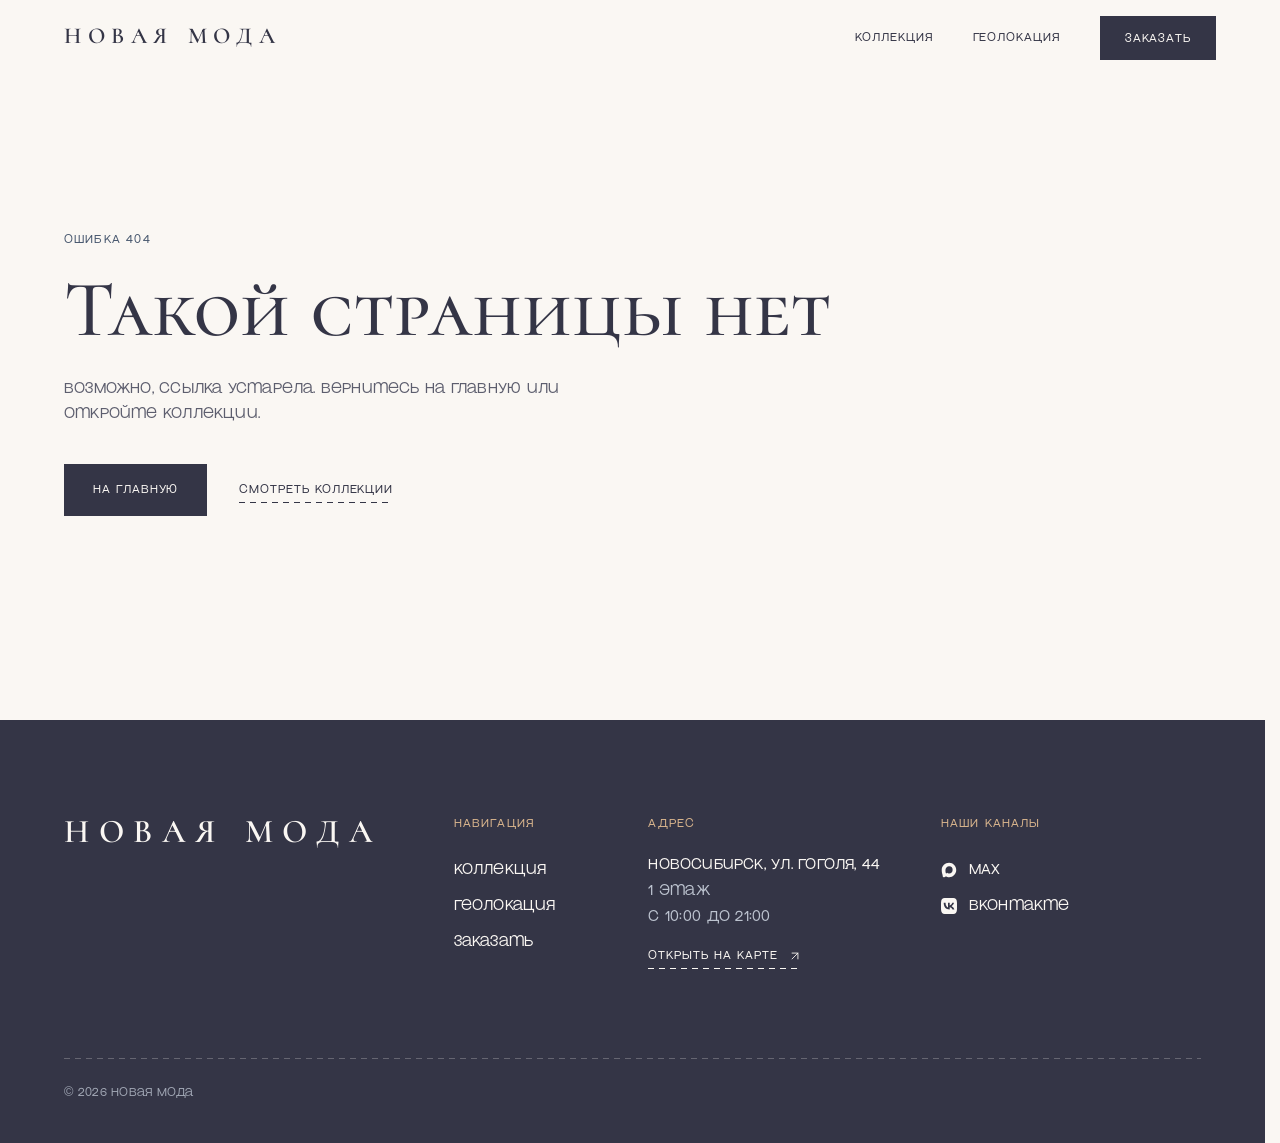
==== commit bd5a903d: "Обновление Co-Authored-By: Claude Opus 5.5 <noreply@anthropic.com>" ====
--- a/index.html
+++ b/index.html
@@ -24,8 +24,8 @@
     <meta property="og:image:width" content="1200" />
     <meta property="og:image:height" content="630" />
     <meta name="twitter:card" content="summary_large_image" />
-    <script type="module" crossorigin src="/assets/index-FOlUrOok.js"></script>
-    <link rel="stylesheet" crossorigin href="/assets/index-CaV-BD-x.css">
+    <script type="module" crossorigin src="/assets/index-zTwv2mIt.js"></script>
+    <link rel="stylesheet" crossorigin href="/assets/index-Cyi_NVNE.css">
     <meta property="og:image" content="https://novayamodastore.ru/og-image.jpg">
     <script type="application/ld+json">{
   "@context": "https://schema.org",
--- a/assets/index-Cyi_NVNE.css
+++ b/assets/index-Cyi_NVNE.css
@@ -0,0 +1 @@
+@font-face{font-family:Cormorant Unicase;font-style:normal;font-display:swap;font-weight:500;src:url(/assets/cormorant-unicase-cyrillic-500-normal--D8t5B90.woff2)format("woff2"),url(/assets/cormorant-unicase-cyrillic-500-normal-Ck2YP7ST.woff)format("woff")}@font-face{font-family:Cormorant Unicase;font-style:normal;font-display:swap;font-weight:500;src:url(/assets/cormorant-unicase-latin-500-normal-Bvf1RDYl.woff2)format("woff2"),url(/assets/cormorant-unicase-latin-500-normal-BjJuFmjp.woff)format("woff")}@font-face{font-family:Cormorant Unicase;font-style:normal;font-display:swap;font-weight:600;src:url(/assets/cormorant-unicase-cyrillic-600-normal-B02XcdYV.woff2)format("woff2"),url(/assets/cormorant-unicase-cyrillic-600-normal-C6Xhy6bp.woff)format("woff")}@font-face{font-family:Cormorant Unicase;font-style:normal;font-display:swap;font-weight:600;src:url(/assets/cormorant-unicase-latin-600-normal-CN4Cw7bm.woff2)format("woff2"),url(/assets/cormorant-unicase-latin-600-normal-D0jtIXCX.woff)format("woff")}@layer properties{@supports (((-webkit-hyphens:none)) and (not (margin-trim:inline))) or ((-moz-orient:inline) and (not (color:rgb(from red r g b)))){*,:before,:after,::backdrop{--tw-translate-x:0;--tw-translate-y:0;--tw-translate-z:0;--tw-scroll-snap-strictness:proximity;--tw-border-style:solid;--tw-gradient-position:initial;--tw-gradient-from:#0000;--tw-gradient-via:#0000;--tw-gradient-to:#0000;--tw-gradient-stops:initial;--tw-gradient-via-stops:initial;--tw-gradient-from-position:0%;--tw-gradient-via-position:50%;--tw-gradient-to-position:100%;--tw-leading:initial;--tw-font-weight:initial;--tw-tracking:initial;--tw-shadow:0 0 #0000;--tw-shadow-color:initial;--tw-shadow-alpha:100%;--tw-inset-shadow:0 0 #0000;--tw-inset-shadow-color:initial;--tw-inset-shadow-alpha:100%;--tw-ring-color:initial;--tw-ring-shadow:0 0 #0000;--tw-inset-ring-color:initial;--tw-inset-ring-shadow:0 0 #0000;--tw-ring-inset:initial;--tw-ring-offset-width:0px;--tw-ring-offset-color:#fff;--tw-ring-offset-shadow:0 0 #0000;--tw-outline-style:solid;--tw-blur:initial;--tw-brightness:initial;--tw-contrast:initial;--tw-grayscale:initial;--tw-hue-rotate:initial;--tw-invert:initial;--tw-opacity:initial;--tw-saturate:initial;--tw-sepia:initial;--tw-drop-shadow:initial;--tw-drop-shadow-color:initial;--tw-drop-shadow-alpha:100%;--tw-drop-shadow-size:initial;--tw-backdrop-blur:initial;--tw-backdrop-brightness:initial;--tw-backdrop-contrast:initial;--tw-backdrop-grayscale:initial;--tw-backdrop-hue-rotate:initial;--tw-backdrop-invert:initial;--tw-backdrop-opacity:initial;--tw-backdrop-saturate:initial;--tw-backdrop-sepia:initial;--tw-duration:initial;--tw-ease:initial}}}@layer theme{:root,:host{--font-sans:"Gothic 60", "Helvetica Neue", Arial, sans-serif;--font-mono:ui-monospace, SFMono-Regular, Menlo, Monaco, Consolas, "Liberation Mono", "Courier New", monospace;--spacing:.25rem;--font-weight-semibold:600;--leading-snug:1.375;--leading-relaxed:1.625;--ease-in-out:cubic-bezier(.4, 0, .2, 1);--blur-sm:8px;--default-transition-duration:.15s;--default-transition-timing-function:cubic-bezier(.4, 0, .2, 1);--default-font-family:var(--font-sans);--default-mono-font-family:var(--font-mono);--color-paper:#faf7f3;--color-linen:#f2e9df;--color-beige:#e9dccf;--color-sand:#d9b58d;--color-rain:#46566d;--color-ink:#343546;--color-ink-soft:#5d5e6e;--color-mist:#bcc3cf;--font-display:"Cormorant Unicase", "Times New Roman", serif;--ease-soft:cubic-bezier(.22, .61, .36, 1)}}@layer base{*,:after,:before,::backdrop{box-sizing:border-box;border:0 solid;margin:0;padding:0}::file-selector-button{box-sizing:border-box;border:0 solid;margin:0;padding:0}html,:host{-webkit-text-size-adjust:100%;tab-size:4;line-height:1.5;font-family:var(--default-font-family,-apple-system, BlinkMacSystemFont, "Segoe UI", Roboto, "Helvetica Neue", "Noto Sans", Arial, sans-serif, "Apple Color Emoji", "Segoe UI Emoji", "Segoe UI Symbol", "Noto Color Emoji");font-feature-settings:var(--default-font-feature-settings,normal);font-variation-settings:var(--default-font-variation-settings,normal);-webkit-tap-highlight-color:transparent}hr{height:0;color:inherit;border-top-width:1px}abbr:where([title]){-webkit-text-decoration:underline dotted;text-decoration:underline dotted}h1,h2,h3,h4,h5,h6{font-size:inherit;font-weight:inherit}a{color:inherit;-webkit-text-decoration:inherit;-webkit-text-decoration:inherit;-webkit-text-decoration:inherit;-webkit-text-decoration:inherit;text-decoration:inherit}b,strong{font-weight:bolder}code,kbd,samp,pre{font-family:var(--default-mono-font-family,ui-monospace, SFMono-Regular, Menlo, Monaco, Consolas, "Liberation Mono", "Courier New", monospace);font-feature-settings:var(--default-mono-font-feature-settings,normal);font-variation-settings:var(--default-mono-font-variation-settings,normal);font-size:1em}small{font-size:80%}sub,sup{vertical-align:baseline;font-size:75%;line-height:0;position:relative}sub{bottom:-.25em}sup{top:-.5em}table{text-indent:0;border-color:inherit;border-collapse:collapse}:-moz-focusring:where(:not(iframe)){outline:auto}progress{vertical-align:baseline}summary{display:list-item}ol,ul,menu{list-style:none}img,svg,video,canvas,audio,iframe,embed,object{vertical-align:middle;display:block}img,video{max-width:100%;height:auto}button,input,select,optgroup,textarea{font:inherit;font-feature-settings:inherit;font-variation-settings:inherit;letter-spacing:inherit;color:inherit;opacity:1;background-color:#0000;border-radius:0}::file-selector-button{font:inherit;font-feature-settings:inherit;font-variation-settings:inherit;letter-spacing:inherit;color:inherit;opacity:1;background-color:#0000;border-radius:0}:where(select:is([multiple],[size])) optgroup{font-weight:bolder}:where(select:is([multiple],[size])) optgroup option{padding-inline-start:20px}::file-selector-button{margin-inline-end:4px}::placeholder{opacity:1}@supports (not ((-webkit-appearance:-apple-pay-button))) or (contain-intrinsic-size:1px){::placeholder{color:currentColor}@supports (color:color-mix(in lab, red, red)){::placeholder{color:color-mix(in oklab, currentcolor 50%, transparent)}}}textarea{resize:vertical}::-webkit-search-decoration{-webkit-appearance:none}::-webkit-date-and-time-value{min-height:1lh;text-align:inherit}::-webkit-datetime-edit{display:inline-flex}::-webkit-datetime-edit-fields-wrapper{padding:0}::-webkit-datetime-edit{padding-block:0}::-webkit-datetime-edit-year-field{padding-block:0}::-webkit-datetime-edit-month-field{padding-block:0}::-webkit-datetime-edit-day-field{padding-block:0}::-webkit-datetime-edit-hour-field{padding-block:0}::-webkit-datetime-edit-minute-field{padding-block:0}::-webkit-datetime-edit-second-field{padding-block:0}::-webkit-datetime-edit-millisecond-field{padding-block:0}::-webkit-datetime-edit-meridiem-field{padding-block:0}::-webkit-calendar-picker-indicator{line-height:1}:-moz-ui-invalid{box-shadow:none}button,input:where([type=button],[type=reset],[type=submit]){appearance:button}::file-selector-button{appearance:button}::-webkit-inner-spin-button{height:auto}::-webkit-outer-spin-button{height:auto}[hidden]:where(:not([hidden=until-found])){display:none!important}html{scroll-behavior:smooth;scrollbar-gutter:stable;-webkit-text-size-adjust:100%}html:has(dialog[open]){overflow:hidden}html{transition:background-color .45s var(--ease-soft)}html:has(dialog.sheet-contact[open]){background-color:#97969d}body{background-color:var(--color-paper);color:var(--color-ink);font-family:var(--font-sans);letter-spacing:.012em;word-spacing:.14em;font-size-adjust:.625;font-synthesis:none;-webkit-font-smoothing:antialiased;-moz-osx-font-smoothing:grayscale;text-rendering:optimizelegibility;font-size:1rem;line-height:1.55}::selection{background-color:var(--color-sand);color:var(--color-ink)}:focus-visible{outline:2px solid var(--focus-ring);outline-offset:3px}[id]{scroll-margin-top:var(--header-height)}@media (prefers-reduced-motion:reduce){html{scroll-behavior:auto}*,:before,:after{transition-duration:.01ms!important;animation-duration:.01ms!important;animation-iteration-count:1!important}}}@layer components{.shell{width:100%;max-width:96rem;padding-inline:var(--gutter);margin-inline:auto}.on-dark{--focus-ring:var(--color-sand)}.eyebrow{font-size-adjust:none;letter-spacing:.1em;text-transform:uppercase;font-size:.7143rem;font-weight:400;line-height:1.4}.display,.font-display{font-size-adjust:.4}.font-display{font-weight:600}.display{font-family:var(--font-display);letter-spacing:0;text-wrap:balance;font-weight:500;line-height:1.1}.display em{font-style:normal}.prose-text{text-wrap:pretty;max-width:34rem;font-size:1rem;line-height:1.6}.stitch{background-image:var(--stitch);height:1px}.link-stitch{font-size-adjust:none;letter-spacing:.08em;text-transform:uppercase;background-image:linear-gradient(90deg,currentColor 0 6px,#0000 6px 11px);background-position:0 calc(50% + .8rem);background-repeat:repeat-x;background-size:11px 1px;align-items:center;gap:.625rem;min-height:2.75rem;font-size:.7143rem;font-weight:400;display:inline-flex}.link-stitch>svg{transition:transform .5s var(--ease-soft);flex:none}@keyframes stitch-run{to{background-position-x:11px}}@media (hover:hover){.link-stitch:hover,.group:hover .link-stitch{animation:.55s linear infinite stitch-run}.link-stitch:hover>svg,.group:hover .link-stitch>svg{transform:translate(3px)}.link-stitch:hover>svg.is-external,.group:hover .link-stitch>svg.is-external{transform:translate(2px,-2px)}}.btn{font-size-adjust:none;letter-spacing:.08em;text-align:center;text-transform:uppercase;cursor:pointer;min-height:3.25rem;transition:background-color .4s var(--ease-soft), border-color .4s var(--ease-soft), color .4s var(--ease-soft);border:1px solid #0000;justify-content:center;align-items:center;gap:.75rem;padding:calc(.75rem + 1px) 1.75rem calc(.75rem - 1px);font-size:.7143rem;font-weight:400;line-height:1.3;display:inline-flex}.btn>svg{transition:transform .5s var(--ease-soft);flex:none}.btn:hover>svg{transform:translate(3px)}.btn-ink{background-color:var(--color-ink);color:var(--color-paper)}.btn-ink:hover{background-color:var(--color-rain)}.btn-paper{background-color:var(--color-paper);color:var(--color-ink)}.btn-paper:hover{background-color:var(--color-sand)}.btn-outline{color:var(--color-ink);border-color:#34354659}.btn-outline:hover{border-color:var(--color-ink);background-color:var(--color-ink);color:var(--color-paper)}.skip-link{z-index:60;background-color:var(--color-ink);color:var(--color-paper);padding:.75rem 1.25rem;font-size:.8rem;position:fixed;top:.75rem;left:.75rem;transform:translateY(-200%)}.skip-link:focus-visible{transform:none}.label-card{background-color:var(--color-paper);position:relative}.label-card:before,.label-card:after{content:"";color:#3435464d;background-image:var(--stitch-vertical);width:1px;position:absolute;top:.875rem;bottom:.875rem}.label-card:before{left:.875rem}.label-card:after{right:.875rem}.photo-zoom{transition:transform 1.4s var(--ease-soft)}@media (hover:hover){.group:hover .photo-zoom{transform:scale(1.045)}}.scroller{scrollbar-width:none;-webkit-overflow-scrolling:touch}.scroller::-webkit-scrollbar{display:none}.sheet{color:var(--color-ink);opacity:0;transition:opacity .45s var(--ease-soft), transform .45s var(--ease-soft), overlay .45s allow-discrete, display .45s allow-discrete;background:0 0;border:0;margin:auto;padding:0;position:fixed;inset:0;overflow:visible;transform:translateY(1.25rem)}.sheet[open]{opacity:1;transform:none}@starting-style{.sheet[open]{opacity:0;transform:translateY(1.25rem)}}.sheet::backdrop{transition:background-color .45s var(--ease-soft), overlay .45s allow-discrete, display .45s allow-discrete;background-color:#34354600}.sheet[open]::backdrop{background-color:#34354680}@starting-style{.sheet[open]::backdrop{background-color:#34354600}}.sheet-contact{width:100%;max-width:100%;max-height:none;margin:auto 0 0}@media (width>=40rem){.sheet-contact{width:min(44rem,100% - 3rem);margin:auto}}.sheet-menu{width:100%;max-width:100%;height:100%;max-height:100%;margin:0;transform:none}@starting-style{.sheet-menu[open]{transform:none}}.nav-link{font-size-adjust:none;letter-spacing:.08em;text-transform:uppercase;background-image:var(--stitch);min-height:2.75rem;transition:background-size .6s var(--ease-soft);background-position:0 calc(50% + .75rem);background-repeat:no-repeat;background-size:0 1px;align-items:center;font-size:.7143rem;font-weight:400;display:inline-flex}.nav-link:hover{background-size:100% 1px}.pile-progress{transform-origin:0;animation:pile-progress var(--pile-interval) linear forwards}@keyframes pile-progress{0%{transform:scaleX(0)}}.nav-route{background-image:none;position:relative}.route-mark{pointer-events:none;width:6.25rem;height:1rem;position:absolute;top:calc(50% + .375rem);left:0;overflow:visible}.route-reveal{stroke-dasharray:1;stroke-dashoffset:1px;transition:stroke-dashoffset .5s var(--ease-soft) .1s}.route-cross{color:var(--color-rain)}.route-cross-reveal{stroke-dasharray:1;stroke-dashoffset:1px;transition:stroke-dashoffset .12s ease-out}@keyframes route-run{to{stroke-dashoffset:-11px}}.nav-route:focus-visible .route-reveal{stroke-dashoffset:0;transition:stroke-dashoffset .9s cubic-bezier(.45,0,.25,1)}.nav-route:focus-visible .route-cross-reveal{stroke-dashoffset:0;transition:stroke-dashoffset .18s ease-out .75s}.nav-route:focus-visible .route-cross-reveal.is-late{transition-delay:.93s}@media (hover:hover){.nav-route:hover .route-reveal{stroke-dashoffset:0;transition:stroke-dashoffset .9s cubic-bezier(.45,0,.25,1)}.nav-route:hover .route-path{animation:.55s linear infinite route-run}.nav-route:hover .route-cross-reveal{stroke-dashoffset:0;transition:stroke-dashoffset .18s ease-out .75s}.nav-route:hover .route-cross-reveal.is-late{transition-delay:.93s}}}@layer utilities{.pointer-events-none{pointer-events:none}.invisible{visibility:hidden}.visible{visibility:visible}.sr-only{clip-path:inset(50%);white-space:nowrap;border-width:0;width:1px;height:1px;margin:-1px;padding:0;position:absolute;overflow:hidden}.absolute{position:absolute}.fixed{position:fixed}.relative{position:relative}.inset-0{inset:0}.inset-x-0{inset-inline:0}.top-0{top:0}.top-1\/2{top:50%}.top-3{top:calc(var(--spacing) * 3)}.-right-12{right:calc(var(--spacing) * -12)}.right-3{right:calc(var(--spacing) * 3)}.bottom-0{bottom:0}.-left-12{left:calc(var(--spacing) * -12)}.z-40{z-index:40}.col-span-2{grid-column:span 2/span 2}.row-start-2{grid-row-start:2}.mx-auto{margin-inline:auto}.-my-2{margin-block:calc(var(--spacing) * -2)}.mt-1{margin-top:var(--spacing)}.mt-2{margin-top:calc(var(--spacing) * 2)}.mt-2\.5{margin-top:calc(var(--spacing) * 2.5)}.mt-3{margin-top:calc(var(--spacing) * 3)}.mt-5{margin-top:calc(var(--spacing) * 5)}.mt-6{margin-top:calc(var(--spacing) * 6)}.mt-7{margin-top:calc(var(--spacing) * 7)}.mt-8{margin-top:calc(var(--spacing) * 8)}.mt-9{margin-top:calc(var(--spacing) * 9)}.mt-10{margin-top:calc(var(--spacing) * 10)}.mt-12{margin-top:calc(var(--spacing) * 12)}.mt-14{margin-top:calc(var(--spacing) * 14)}.-mr-2\.5{margin-right:calc(var(--spacing) * -2.5)}.-mr-3{margin-right:calc(var(--spacing) * -3)}.mb-5{margin-bottom:calc(var(--spacing) * 5)}.-ml-2\.5{margin-left:calc(var(--spacing) * -2.5)}.ml-auto{margin-left:auto}.block{display:block}.flex{display:flex}.grid{display:grid}.hidden{display:none}.inline-block{display:inline-block}.inline-flex{display:inline-flex}.table{display:table}.aspect-\[3\/4\]{aspect-ratio:3/4}.aspect-\[4\/5\]{aspect-ratio:4/5}.aspect-\[5\/6\]{aspect-ratio:5/6}.aspect-square{aspect-ratio:1}.size-4{width:calc(var(--spacing) * 4);height:calc(var(--spacing) * 4)}.size-5{width:calc(var(--spacing) * 5);height:calc(var(--spacing) * 5)}.size-7{width:calc(var(--spacing) * 7);height:calc(var(--spacing) * 7)}.size-10{width:calc(var(--spacing) * 10);height:calc(var(--spacing) * 10)}.size-11{width:calc(var(--spacing) * 11);height:calc(var(--spacing) * 11)}.h-\(--header-height\){height:var(--header-height)}.h-0\.5{height:calc(var(--spacing) * .5)}.h-12{height:calc(var(--spacing) * 12)}.h-\[46svh\]{height:46svh}.h-full{height:100%}.h-px{height:1px}.max-h-\[92dvh\]{max-height:92dvh}.min-h-9{min-height:calc(var(--spacing) * 9)}.min-h-11{min-height:calc(var(--spacing) * 11)}.min-h-12{min-height:calc(var(--spacing) * 12)}.min-h-\[18rem\]{min-height:18rem}.min-h-\[80svh\]{min-height:80svh}.w-6{width:calc(var(--spacing) * 6)}.w-10{width:calc(var(--spacing) * 10)}.w-\[42vw\]{width:42vw}.w-\[68\%\]{width:68%}.w-\[74vw\]{width:74vw}.w-full{width:100%}.max-w-\[13rem\]{max-width:13rem}.max-w-\[16rem\]{max-width:16rem}.max-w-\[20rem\]{max-width:20rem}.max-w-\[21rem\]{max-width:21rem}.max-w-\[24rem\]{max-width:24rem}.max-w-\[27rem\]{max-width:27rem}.max-w-\[32rem\]{max-width:32rem}.max-w-\[40rem\]{max-width:40rem}.flex-1{flex:1}.flex-none{flex:none}.-translate-y-1\/2{--tw-translate-y:calc(calc(1 / 2 * 100%) * -1);translate:var(--tw-translate-x) var(--tw-translate-y)}.cursor-pointer{cursor:pointer}.resize{resize:both}.snap-x{scroll-snap-type:x var(--tw-scroll-snap-strictness)}.snap-mandatory{--tw-scroll-snap-strictness:mandatory}.snap-start{scroll-snap-align:start}.scroll-px-\(--gutter\){scroll-padding-inline:var(--gutter)}.grid-cols-2{grid-template-columns:repeat(2,minmax(0,1fr))}.flex-col{flex-direction:column}.flex-wrap{flex-wrap:wrap}.place-content-center{place-content:center}.place-items-center{place-items:center}.items-center{align-items:center}.items-end{align-items:flex-end}.justify-between{justify-content:space-between}.justify-center{justify-content:center}.gap-2{gap:calc(var(--spacing) * 2)}.gap-3{gap:calc(var(--spacing) * 3)}.gap-3\.5{gap:calc(var(--spacing) * 3.5)}.gap-4{gap:calc(var(--spacing) * 4)}.gap-5{gap:calc(var(--spacing) * 5)}.gap-6{gap:calc(var(--spacing) * 6)}.gap-8{gap:calc(var(--spacing) * 8)}.gap-\[7px\]{gap:7px}.gap-x-8{column-gap:calc(var(--spacing) * 8)}.gap-y-2{row-gap:calc(var(--spacing) * 2)}.gap-y-3{row-gap:calc(var(--spacing) * 3)}.gap-y-9{row-gap:calc(var(--spacing) * 9)}.gap-y-12{row-gap:calc(var(--spacing) * 12)}.gap-y-20{row-gap:calc(var(--spacing) * 20)}.overflow-hidden{overflow:hidden}.overflow-x-auto{overflow-x:auto}.overflow-y-auto{overflow-y:auto}.overscroll-contain{overscroll-behavior:contain}.border{border-style:var(--tw-border-style);border-width:1px}.border-0{border-style:var(--tw-border-style);border-width:0}.border-t{border-top-style:var(--tw-border-style);border-top-width:1px}.border-ink\/12{border-color:#3435461f}@supports (color:color-mix(in lab, red, red)){.border-ink\/12{border-color:color-mix(in oklab, var(--color-ink) 12%, transparent)}}.border-ink\/20{border-color:#34354633}@supports (color:color-mix(in lab, red, red)){.border-ink\/20{border-color:color-mix(in oklab, var(--color-ink) 20%, transparent)}}.bg-beige{background-color:var(--color-beige)}.bg-current{background-color:currentColor}.bg-ink{background-color:var(--color-ink)}.bg-linen{background-color:var(--color-linen)}.bg-paper{background-color:var(--color-paper)}.bg-paper\/20{background-color:#faf7f333}@supports (color:color-mix(in lab, red, red)){.bg-paper\/20{background-color:color-mix(in oklab, var(--color-paper) 20%, transparent)}}.bg-paper\/60{background-color:#faf7f399}@supports (color:color-mix(in lab, red, red)){.bg-paper\/60{background-color:color-mix(in oklab, var(--color-paper) 60%, transparent)}}.bg-paper\/95{background-color:#faf7f3f2}@supports (color:color-mix(in lab, red, red)){.bg-paper\/95{background-color:color-mix(in oklab, var(--color-paper) 95%, transparent)}}.bg-sand{background-color:var(--color-sand)}.bg-transparent{background-color:#0000}.bg-linear-to-t{--tw-gradient-position:to top}@supports (background-image:linear-gradient(in lab, red, red)){.bg-linear-to-t{--tw-gradient-position:to top in oklab}}.bg-linear-to-t{background-image:linear-gradient(var(--tw-gradient-stops))}.from-ink\/90{--tw-gradient-from:#343546e6}@supports (color:color-mix(in lab, red, red)){.from-ink\/90{--tw-gradient-from:color-mix(in oklab, var(--color-ink) 90%, transparent)}}.from-ink\/90{--tw-gradient-stops:var(--tw-gradient-via-stops,var(--tw-gradient-position), var(--tw-gradient-from) var(--tw-gradient-from-position), var(--tw-gradient-to) var(--tw-gradient-to-position))}.from-4\%{--tw-gradient-from-position:4%}.via-ink\/45{--tw-gradient-via:#34354673}@supports (color:color-mix(in lab, red, red)){.via-ink\/45{--tw-gradient-via:color-mix(in oklab, var(--color-ink) 45%, transparent)}}.via-ink\/45{--tw-gradient-via-stops:var(--tw-gradient-position), var(--tw-gradient-from) var(--tw-gradient-from-position), var(--tw-gradient-via) var(--tw-gradient-via-position), var(--tw-gradient-to) var(--tw-gradient-to-position);--tw-gradient-stops:var(--tw-gradient-via-stops)}.via-30\%{--tw-gradient-via-position:30%}.to-transparent{--tw-gradient-to:transparent;--tw-gradient-stops:var(--tw-gradient-via-stops,var(--tw-gradient-position), var(--tw-gradient-from) var(--tw-gradient-from-position), var(--tw-gradient-to) var(--tw-gradient-to-position))}.to-62\%{--tw-gradient-to-position:62%}.object-cover{object-fit:cover}.p-2{padding:calc(var(--spacing) * 2)}.p-6{padding:calc(var(--spacing) * 6)}.p-8{padding:calc(var(--spacing) * 8)}.px-\(--gutter\){padding-inline:var(--gutter)}.px-1\.5{padding-inline:calc(var(--spacing) * 1.5)}.px-3{padding-inline:calc(var(--spacing) * 3)}.px-4{padding-inline:calc(var(--spacing) * 4)}.px-5{padding-inline:calc(var(--spacing) * 5)}.px-6{padding-inline:calc(var(--spacing) * 6)}.px-\[3px\]{padding-inline:3px}.py-2{padding-block:calc(var(--spacing) * 2)}.py-4{padding-block:calc(var(--spacing) * 4)}.py-5{padding-block:calc(var(--spacing) * 5)}.py-10{padding-block:calc(var(--spacing) * 10)}.py-16{padding-block:calc(var(--spacing) * 16)}.py-\[clamp\(4\.5rem\,9vw\,8\.5rem\)\]{padding-block:clamp(4.5rem,9vw,8.5rem)}.py-\[clamp\(4\.5rem\,10vw\,9\.5rem\)\]{padding-block:clamp(4.5rem,10vw,9.5rem)}.py-\[clamp\(5rem\,10vw\,9\.5rem\)\]{padding-block:clamp(5rem,10vw,9.5rem)}.pt-\(--header-height\){padding-top:var(--header-height)}.pt-0\.5{padding-top:calc(var(--spacing) * .5)}.pt-6{padding-top:calc(var(--spacing) * 6)}.pt-8{padding-top:calc(var(--spacing) * 8)}.pt-9{padding-top:calc(var(--spacing) * 9)}.pt-16{padding-top:calc(var(--spacing) * 16)}.pt-\[calc\(var\(--header-height\)\+3rem\)\]{padding-top:calc(var(--header-height) + 3rem)}.pt-\[calc\(var\(--header-height\)\+clamp\(2\.5rem\,7vw\,6\.5rem\)\)\]{padding-top:calc(var(--header-height) + clamp(2.5rem, 7vw, 6.5rem))}.pr-16{padding-right:calc(var(--spacing) * 16)}.pb-6{padding-bottom:calc(var(--spacing) * 6)}.pb-9{padding-bottom:calc(var(--spacing) * 9)}.pb-10{padding-bottom:calc(var(--spacing) * 10)}.pb-12{padding-bottom:calc(var(--spacing) * 12)}.pb-24{padding-bottom:calc(var(--spacing) * 24)}.pb-\[clamp\(4\.5rem\,9vw\,8\.5rem\)\]{padding-bottom:clamp(4.5rem,9vw,8.5rem)}.pb-\[max\(1\.75rem\,env\(safe-area-inset-bottom\)\)\]{padding-bottom:max(1.75rem, env(safe-area-inset-bottom))}.pb-\[max\(2rem\,env\(safe-area-inset-bottom\)\)\]{padding-bottom:max(2rem, env(safe-area-inset-bottom))}.text-center{text-align:center}.text-left{text-align:left}.font-display{font-family:var(--font-display)}.text-\[0\.8rem\]{font-size:.8rem}.text-\[0\.9375rem\]{font-size:.9375rem}.text-\[1\.5rem\]{font-size:1.5rem}.text-\[1\.75rem\]{font-size:1.75rem}.text-\[1\.375rem\]{font-size:1.375rem}.text-\[1\.625rem\]{font-size:1.625rem}.text-\[2\.25rem\]{font-size:2.25rem}.text-\[clamp\(1\.5rem\,2\.3vw\,2\.125rem\)\]{font-size:clamp(1.5rem,2.3vw,2.125rem)}.text-\[clamp\(1\.75rem\,2\.8vw\,2\.625rem\)\]{font-size:clamp(1.75rem,2.8vw,2.625rem)}.text-\[clamp\(2\.25rem\,6\.2vw\,5\.5rem\)\]{font-size:clamp(2.25rem,6.2vw,5.5rem)}.text-\[clamp\(2\.25rem\,6vw\,5rem\)\]{font-size:clamp(2.25rem,6vw,5rem)}.text-\[clamp\(2\.25rem\,10\.5vw\,3rem\)\]{font-size:clamp(2.25rem,10.5vw,3rem)}.text-\[clamp\(2\.125rem\,4\.8vw\,4\.25rem\)\]{font-size:clamp(2.125rem,4.8vw,4.25rem)}.text-\[clamp\(2rem\,3\.6vw\,3\.25rem\)\]{font-size:clamp(2rem,3.6vw,3.25rem)}.text-\[clamp\(2rem\,4\.8vw\,4\.25rem\)\]{font-size:clamp(2rem,4.8vw,4.25rem)}.text-\[clamp\(2rem\,10\.5vw\,3\.25rem\)\]{font-size:clamp(2rem,10.5vw,3.25rem)}.leading-\[1\.1\]{--tw-leading:1.1;line-height:1.1}.leading-\[1\.2\]{--tw-leading:1.2;line-height:1.2}.leading-\[1\.65\]{--tw-leading:1.65;line-height:1.65}.leading-none{--tw-leading:1;line-height:1}.leading-relaxed{--tw-leading:var(--leading-relaxed);line-height:var(--leading-relaxed)}.leading-snug{--tw-leading:var(--leading-snug);line-height:var(--leading-snug)}.font-semibold{--tw-font-weight:var(--font-weight-semibold);font-weight:var(--font-weight-semibold)}.tracking-\[0\.22em\]{--tw-tracking:.22em;letter-spacing:.22em}.\[overflow-wrap\:anywhere\]{overflow-wrap:anywhere}.whitespace-nowrap{white-space:nowrap}.text-ink{color:var(--color-ink)}.text-ink-soft{color:var(--color-ink-soft)}.text-ink\/35{color:#34354659}@supports (color:color-mix(in lab, red, red)){.text-ink\/35{color:color-mix(in oklab, var(--color-ink) 35%, transparent)}}.text-ink\/55{color:#3435468c}@supports (color:color-mix(in lab, red, red)){.text-ink\/55{color:color-mix(in oklab, var(--color-ink) 55%, transparent)}}.text-ink\/80{color:#343546cc}@supports (color:color-mix(in lab, red, red)){.text-ink\/80{color:color-mix(in oklab, var(--color-ink) 80%, transparent)}}.text-mist{color:var(--color-mist)}.text-mist\/80{color:#bcc3cfcc}@supports (color:color-mix(in lab, red, red)){.text-mist\/80{color:color-mix(in oklab, var(--color-mist) 80%, transparent)}}.text-paper{color:var(--color-paper)}.text-paper\/25{color:#faf7f340}@supports (color:color-mix(in lab, red, red)){.text-paper\/25{color:color-mix(in oklab, var(--color-paper) 25%, transparent)}}.text-paper\/85{color:#faf7f3d9}@supports (color:color-mix(in lab, red, red)){.text-paper\/85{color:color-mix(in oklab, var(--color-paper) 85%, transparent)}}.text-rain{color:var(--color-rain)}.text-sand{color:var(--color-sand)}.uppercase{text-transform:uppercase}.not-italic{font-style:normal}.opacity-0{opacity:0}.opacity-100{opacity:1}.shadow{--tw-shadow:0 1px 3px 0 var(--tw-shadow-color,#0000001a), 0 1px 2px -1px var(--tw-shadow-color,#0000001a);box-shadow:var(--tw-inset-shadow), var(--tw-inset-ring-shadow), var(--tw-ring-offset-shadow), var(--tw-ring-shadow), var(--tw-shadow)}.shadow-\[0_1px_0_rgb\(52_53_70\/0\.1\)\]{--tw-shadow:0 1px 0 var(--tw-shadow-color,#3435461a);box-shadow:var(--tw-inset-shadow), var(--tw-inset-ring-shadow), var(--tw-ring-offset-shadow), var(--tw-ring-shadow), var(--tw-shadow)}.shadow-\[0_28px_60px_-24px_rgb\(0_0_0\/0\.55\)\]{--tw-shadow:0 28px 60px -24px var(--tw-shadow-color,#0000008c);box-shadow:var(--tw-inset-shadow), var(--tw-inset-ring-shadow), var(--tw-ring-offset-shadow), var(--tw-ring-shadow), var(--tw-shadow)}.outline{outline-style:var(--tw-outline-style);outline-width:1px}.grayscale-\[0\.35\]{--tw-grayscale:grayscale(.35);filter:var(--tw-blur,) var(--tw-brightness,) var(--tw-contrast,) var(--tw-grayscale,) var(--tw-hue-rotate,) var(--tw-invert,) var(--tw-saturate,) var(--tw-sepia,) var(--tw-drop-shadow,)}.sepia-\[0\.12\]{--tw-sepia:sepia(.12);filter:var(--tw-blur,) var(--tw-brightness,) var(--tw-contrast,) var(--tw-grayscale,) var(--tw-hue-rotate,) var(--tw-invert,) var(--tw-saturate,) var(--tw-sepia,) var(--tw-drop-shadow,)}.backdrop-blur-sm{--tw-backdrop-blur:blur(var(--blur-sm));-webkit-backdrop-filter:var(--tw-backdrop-blur,) var(--tw-backdrop-brightness,) var(--tw-backdrop-contrast,) var(--tw-backdrop-grayscale,) var(--tw-backdrop-hue-rotate,) var(--tw-backdrop-invert,) var(--tw-backdrop-opacity,) var(--tw-backdrop-saturate,) var(--tw-backdrop-sepia,);backdrop-filter:var(--tw-backdrop-blur,) var(--tw-backdrop-brightness,) var(--tw-backdrop-contrast,) var(--tw-backdrop-grayscale,) var(--tw-backdrop-hue-rotate,) var(--tw-backdrop-invert,) var(--tw-backdrop-opacity,) var(--tw-backdrop-saturate,) var(--tw-backdrop-sepia,)}.transition{transition-property:color,background-color,border-color,outline-color,text-decoration-color,fill,stroke,--tw-gradient-from,--tw-gradient-via,--tw-gradient-to,opacity,box-shadow,transform,translate,scale,rotate,filter,-webkit-backdrop-filter,backdrop-filter,display,content-visibility,overlay,pointer-events;transition-timing-function:var(--tw-ease,var(--default-transition-timing-function));transition-duration:var(--tw-duration,var(--default-transition-duration))}.transition-\[background-color\,box-shadow\]{transition-property:background-color,box-shadow;transition-timing-function:var(--tw-ease,var(--default-transition-timing-function));transition-duration:var(--tw-duration,var(--default-transition-duration))}.transition-\[translate\]{transition-property:translate;transition-timing-function:var(--tw-ease,var(--default-transition-timing-function));transition-duration:var(--tw-duration,var(--default-transition-duration))}.transition-colors{transition-property:color,background-color,border-color,outline-color,text-decoration-color,fill,stroke,--tw-gradient-from,--tw-gradient-via,--tw-gradient-to;transition-timing-function:var(--tw-ease,var(--default-transition-timing-function));transition-duration:var(--tw-duration,var(--default-transition-duration))}.transition-opacity{transition-property:opacity;transition-timing-function:var(--tw-ease,var(--default-transition-timing-function));transition-duration:var(--tw-duration,var(--default-transition-duration))}.transition-transform{transition-property:transform,translate,scale,rotate;transition-timing-function:var(--tw-ease,var(--default-transition-timing-function));transition-duration:var(--tw-duration,var(--default-transition-duration))}.duration-300{--tw-duration:.3s;transition-duration:.3s}.duration-500{--tw-duration:.5s;transition-duration:.5s}.duration-\[900ms\]{--tw-duration:.9s;transition-duration:.9s}.ease-in-out{--tw-ease:var(--ease-in-out);transition-timing-function:var(--ease-in-out)}.ease-soft{--tw-ease:var(--ease-soft);transition-timing-function:var(--ease-soft)}.outline-none{--tw-outline-style:none;outline-style:none}@media (hover:hover){.group-hover\:translate-x-0\.5:is(:where(.group):hover *){--tw-translate-x:calc(var(--spacing) * .5);translate:var(--tw-translate-x) var(--tw-translate-y)}.group-hover\:-translate-y-0\.5:is(:where(.group):hover *){--tw-translate-y:calc(var(--spacing) * -.5);translate:var(--tw-translate-x) var(--tw-translate-y)}.group-hover\:text-ink:is(:where(.group):hover *){color:var(--color-ink)}.hover\:border-ink:hover{border-color:var(--color-ink)}.hover\:bg-ink:hover{background-color:var(--color-ink)}.hover\:text-ink:hover{color:var(--color-ink)}.hover\:text-paper:hover{color:var(--color-paper)}.hover\:text-rain:hover{color:var(--color-rain)}.hover\:text-sand:hover{color:var(--color-sand)}}@media (width>=22.5rem){.min-\[22\.5rem\]\:inline-flex{display:inline-flex}.min-\[22\.5rem\]\:grid-cols-3{grid-template-columns:repeat(3,minmax(0,1fr))}}@media (width>=26rem){.xs\:aspect-square{aspect-ratio:1}.xs\:w-auto{width:auto}.xs\:px-7{padding-inline:calc(var(--spacing) * 7)}.xs\:text-\[1\.125rem\]{font-size:1.125rem}.xs\:tracking-\[0\.3em\]{--tw-tracking:.3em;letter-spacing:.3em}}@media (width>=40rem){.sm\:top-5{top:calc(var(--spacing) * 5)}.sm\:right-5{right:calc(var(--spacing) * 5)}.sm\:col-span-2{grid-column:span 2/span 2}.sm\:grid-cols-2{grid-template-columns:repeat(2,minmax(0,1fr))}.sm\:grid-cols-\[11\.5rem_1fr\]{grid-template-columns:11.5rem 1fr}.sm\:items-center{align-items:center}.sm\:gap-6{gap:calc(var(--spacing) * 6)}.sm\:px-11{padding-inline:calc(var(--spacing) * 11)}.sm\:pt-11{padding-top:calc(var(--spacing) * 11)}.sm\:pr-20{padding-right:calc(var(--spacing) * 20)}.sm\:pb-8{padding-bottom:calc(var(--spacing) * 8)}.sm\:pb-11{padding-bottom:calc(var(--spacing) * 11)}.sm\:text-\[2\.25rem\]{font-size:2.25rem}}@media (width>=48rem){.md\:col-span-1{grid-column:span 1/span 1}.md\:col-span-3{grid-column:span 3/span 3}.md\:col-span-4{grid-column:span 4/span 4}.md\:col-span-5{grid-column:span 5/span 5}.md\:col-span-6{grid-column:span 6/span 6}.md\:col-span-7{grid-column:span 7/span 7}.md\:col-start-7{grid-column-start:7}.md\:col-start-9{grid-column-start:9}.md\:row-start-auto{grid-row-start:auto}.md\:mx-auto{margin-inline:auto}.md\:mt-6{margin-top:calc(var(--spacing) * 6)}.md\:mt-8{margin-top:calc(var(--spacing) * 8)}.md\:mt-10{margin-top:calc(var(--spacing) * 10)}.md\:mt-12{margin-top:calc(var(--spacing) * 12)}.md\:mt-14{margin-top:calc(var(--spacing) * 14)}.md\:mt-16{margin-top:calc(var(--spacing) * 16)}.md\:mt-20{margin-top:calc(var(--spacing) * 20)}.md\:mt-32{margin-top:calc(var(--spacing) * 32)}.md\:mt-\[0\.625rem\]{margin-top:.625rem}.md\:ml-0{margin-left:0}.md\:block{display:block}.md\:grid{display:grid}.md\:hidden{display:none}.md\:aspect-\[3\/4\]{aspect-ratio:3/4}.md\:aspect-\[4\/5\]{aspect-ratio:4/5}.md\:aspect-\[5\/7\]{aspect-ratio:5/7}.md\:aspect-auto{aspect-ratio:auto}.md\:h-auto{height:auto}.md\:h-full{height:100%}.md\:h-svh{height:100svh}.md\:max-h-\[68rem\]{max-height:68rem}.md\:min-h-0{min-height:0}.md\:min-h-\[42rem\]{min-height:42rem}.md\:min-h-\[44rem\]{min-height:44rem}.md\:w-\[72\%\]{width:72%}.md\:w-auto{width:auto}.md\:max-w-\[34rem\]{max-width:34rem}.md\:max-w-\[56rem\]{max-width:56rem}.md\:max-w-\[58\%\]{max-width:58%}.md\:max-w-\[96rem\]{max-width:96rem}.md\:max-w-none{max-width:none}.md\:-rotate-1{rotate:-1deg}.md\:-rotate-2{rotate:-2deg}.md\:rotate-\[1\.5deg\]{rotate:1.5deg}.md\:grid-cols-2{grid-template-columns:repeat(2,minmax(0,1fr))}.md\:grid-cols-6{grid-template-columns:repeat(6,minmax(0,1fr))}.md\:grid-cols-12{grid-template-columns:repeat(12,minmax(0,1fr))}.md\:grid-cols-\[1fr_1\.25fr_1fr\]{grid-template-columns:1fr 1.25fr 1fr}.md\:grid-cols-\[6fr_5fr\]{grid-template-columns:6fr 5fr}.md\:grid-cols-\[max-content\]{grid-template-columns:max-content}.md\:flex-col{flex-direction:column}.md\:items-center{align-items:center}.md\:items-start{align-items:flex-start}.md\:items-stretch{align-items:stretch}.md\:justify-between{justify-content:space-between}.md\:justify-start{justify-content:flex-start}.md\:justify-items-start{justify-items:start}.md\:gap-3{gap:calc(var(--spacing) * 3)}.md\:gap-3\.5{gap:calc(var(--spacing) * 3.5)}.md\:gap-6{gap:calc(var(--spacing) * 6)}.md\:gap-x-8{column-gap:calc(var(--spacing) * 8)}.md\:self-center{align-self:center}.md\:justify-self-center{justify-self:center}.md\:overflow-visible{overflow:visible}.md\:p-2\.5{padding:calc(var(--spacing) * 2.5)}.md\:p-4{padding:calc(var(--spacing) * 4)}.md\:px-\[clamp\(2rem\,4vw\,4\.5rem\)\]{padding-inline:clamp(2rem,4vw,4.5rem)}.md\:py-10{padding-block:calc(var(--spacing) * 10)}.md\:py-24{padding-block:calc(var(--spacing) * 24)}.md\:pt-24{padding-top:calc(var(--spacing) * 24)}.md\:pb-11{padding-bottom:calc(var(--spacing) * 11)}.md\:text-center{text-align:center}.md\:text-\[1\.375rem\]{font-size:1.375rem}.md\:text-\[2rem\]{font-size:2rem}.md\:text-\[clamp\(1\.25rem\,2\.4vw\,2rem\)\]{font-size:clamp(1.25rem,2.4vw,2rem)}.md\:text-\[clamp\(2rem\,3\.4vw\,3\.5rem\)\]{font-size:clamp(2rem,3.4vw,3.5rem)}.md\:shadow-\[0_24px_50px_-22px_rgb\(0_0_0\/0\.6\)\]{--tw-shadow:0 24px 50px -22px var(--tw-shadow-color,#0009);box-shadow:var(--tw-inset-shadow), var(--tw-inset-ring-shadow), var(--tw-ring-offset-shadow), var(--tw-ring-shadow), var(--tw-shadow)}.md\:will-change-transform{will-change:transform}@media (hover:hover){.md\:hover\:-translate-y-1:hover{--tw-translate-y:calc(var(--spacing) * -1);translate:var(--tw-translate-x) var(--tw-translate-y)}}}@media (width>=64rem){.lg\:-right-16{right:calc(var(--spacing) * -16)}.lg\:-left-16{left:calc(var(--spacing) * -16)}.lg\:col-span-2{grid-column:span 2/span 2}.lg\:col-span-3{grid-column:span 3/span 3}.lg\:col-span-4{grid-column:span 4/span 4}.lg\:col-span-5{grid-column:span 5/span 5}.lg\:col-span-7{grid-column:span 7/span 7}.lg\:col-start-6{grid-column-start:6}.lg\:aspect-\[4\/3\]{aspect-ratio:4/3}.lg\:min-h-\[52rem\]{min-height:52rem}.lg\:w-\[68\%\]{width:68%}.lg\:grid-cols-12{grid-template-columns:repeat(12,minmax(0,1fr))}.lg\:grid-cols-\[7fr_5fr\]{grid-template-columns:7fr 5fr}.lg\:gap-8{gap:calc(var(--spacing) * 8)}.lg\:gap-10{gap:calc(var(--spacing) * 10)}.lg\:p-9{padding:calc(var(--spacing) * 9)}.lg\:pl-\[clamp\(3rem\,7vw\,7rem\)\]{padding-left:clamp(3rem,7vw,7rem)}.lg\:text-\[2\.875rem\]{font-size:2.875rem}}}@font-face{font-family:"Gothic 60";src:url(/assets/Gothic60-Regular-uhtvrADZ.woff2)format("woff2"),url(/assets/Gothic60-Regular-DU9lHF-Q.otf)format("opentype");font-weight:400;font-style:normal;font-display:swap}:root{--header-height:4rem;--gutter:clamp(1.25rem, 5vw, 4.5rem);--focus-ring:var(--color-rain);--stitch:repeating-linear-gradient(90deg, currentColor 0 6px, transparent 6px 11px);--pile-interval:5s;--stitch-vertical:repeating-linear-gradient(180deg, currentColor 0 6px, transparent 6px 11px)}@media (width>=48rem){:root{--header-height:4.75rem}}@property --tw-translate-x{syntax:"*";inherits:false;initial-value:0}@property --tw-translate-y{syntax:"*";inherits:false;initial-value:0}@property --tw-translate-z{syntax:"*";inherits:false;initial-value:0}@property --tw-scroll-snap-strictness{syntax:"*";inherits:false;initial-value:proximity}@property --tw-border-style{syntax:"*";inherits:false;initial-value:solid}@property --tw-gradient-position{syntax:"*";inherits:false}@property --tw-gradient-from{syntax:"<color>";inherits:false;initial-value:#0000}@property --tw-gradient-via{syntax:"<color>";inherits:false;initial-value:#0000}@property --tw-gradient-to{syntax:"<color>";inherits:false;initial-value:#0000}@property --tw-gradient-stops{syntax:"*";inherits:false}@property --tw-gradient-via-stops{syntax:"*";inherits:false}@property --tw-gradient-from-position{syntax:"<length-percentage>";inherits:false;initial-value:0%}@property --tw-gradient-via-position{syntax:"<length-percentage>";inherits:false;initial-value:50%}@property --tw-gradient-to-position{syntax:"<length-percentage>";inherits:false;initial-value:100%}@property --tw-leading{syntax:"*";inherits:false}@property --tw-font-weight{syntax:"*";inherits:false}@property --tw-tracking{syntax:"*";inherits:false}@property --tw-shadow{syntax:"*";inherits:false;initial-value:0 0 #0000}@property --tw-shadow-color{syntax:"*";inherits:false}@property --tw-shadow-alpha{syntax:"<percentage>";inherits:false;initial-value:100%}@property --tw-inset-shadow{syntax:"*";inherits:false;initial-value:0 0 #0000}@property --tw-inset-shadow-color{syntax:"*";inherits:false}@property --tw-inset-shadow-alpha{syntax:"<percentage>";inherits:false;initial-value:100%}@property --tw-ring-color{syntax:"*";inherits:false}@property --tw-ring-shadow{syntax:"*";inherits:false;initial-value:0 0 #0000}@property --tw-inset-ring-color{syntax:"*";inherits:false}@property --tw-inset-ring-shadow{syntax:"*";inherits:false;initial-value:0 0 #0000}@property --tw-ring-inset{syntax:"*";inherits:false}@property --tw-ring-offset-width{syntax:"<length>";inherits:false;initial-value:0}@property --tw-ring-offset-color{syntax:"*";inherits:false;initial-value:#fff}@property --tw-ring-offset-shadow{syntax:"*";inherits:false;initial-value:0 0 #0000}@property --tw-outline-style{syntax:"*";inherits:false;initial-value:solid}@property --tw-blur{syntax:"*";inherits:false}@property --tw-brightness{syntax:"*";inherits:false}@property --tw-contrast{syntax:"*";inherits:false}@property --tw-grayscale{syntax:"*";inherits:false}@property --tw-hue-rotate{syntax:"*";inherits:false}@property --tw-invert{syntax:"*";inherits:false}@property --tw-opacity{syntax:"*";inherits:false}@property --tw-saturate{syntax:"*";inherits:false}@property --tw-sepia{syntax:"*";inherits:false}@property --tw-drop-shadow{syntax:"*";inherits:false}@property --tw-drop-shadow-color{syntax:"*";inherits:false}@property --tw-drop-shadow-alpha{syntax:"<percentage>";inherits:false;initial-value:100%}@property --tw-drop-shadow-size{syntax:"*";inherits:false}@property --tw-backdrop-blur{syntax:"*";inherits:false}@property --tw-backdrop-brightness{syntax:"*";inherits:false}@property --tw-backdrop-contrast{syntax:"*";inherits:false}@property --tw-backdrop-grayscale{syntax:"*";inherits:false}@property --tw-backdrop-hue-rotate{syntax:"*";inherits:false}@property --tw-backdrop-invert{syntax:"*";inherits:false}@property --tw-backdrop-opacity{syntax:"*";inherits:false}@property --tw-backdrop-saturate{syntax:"*";inherits:false}@property --tw-backdrop-sepia{syntax:"*";inherits:false}@property --tw-duration{syntax:"*";inherits:false}@property --tw-ease{syntax:"*";inherits:false}
